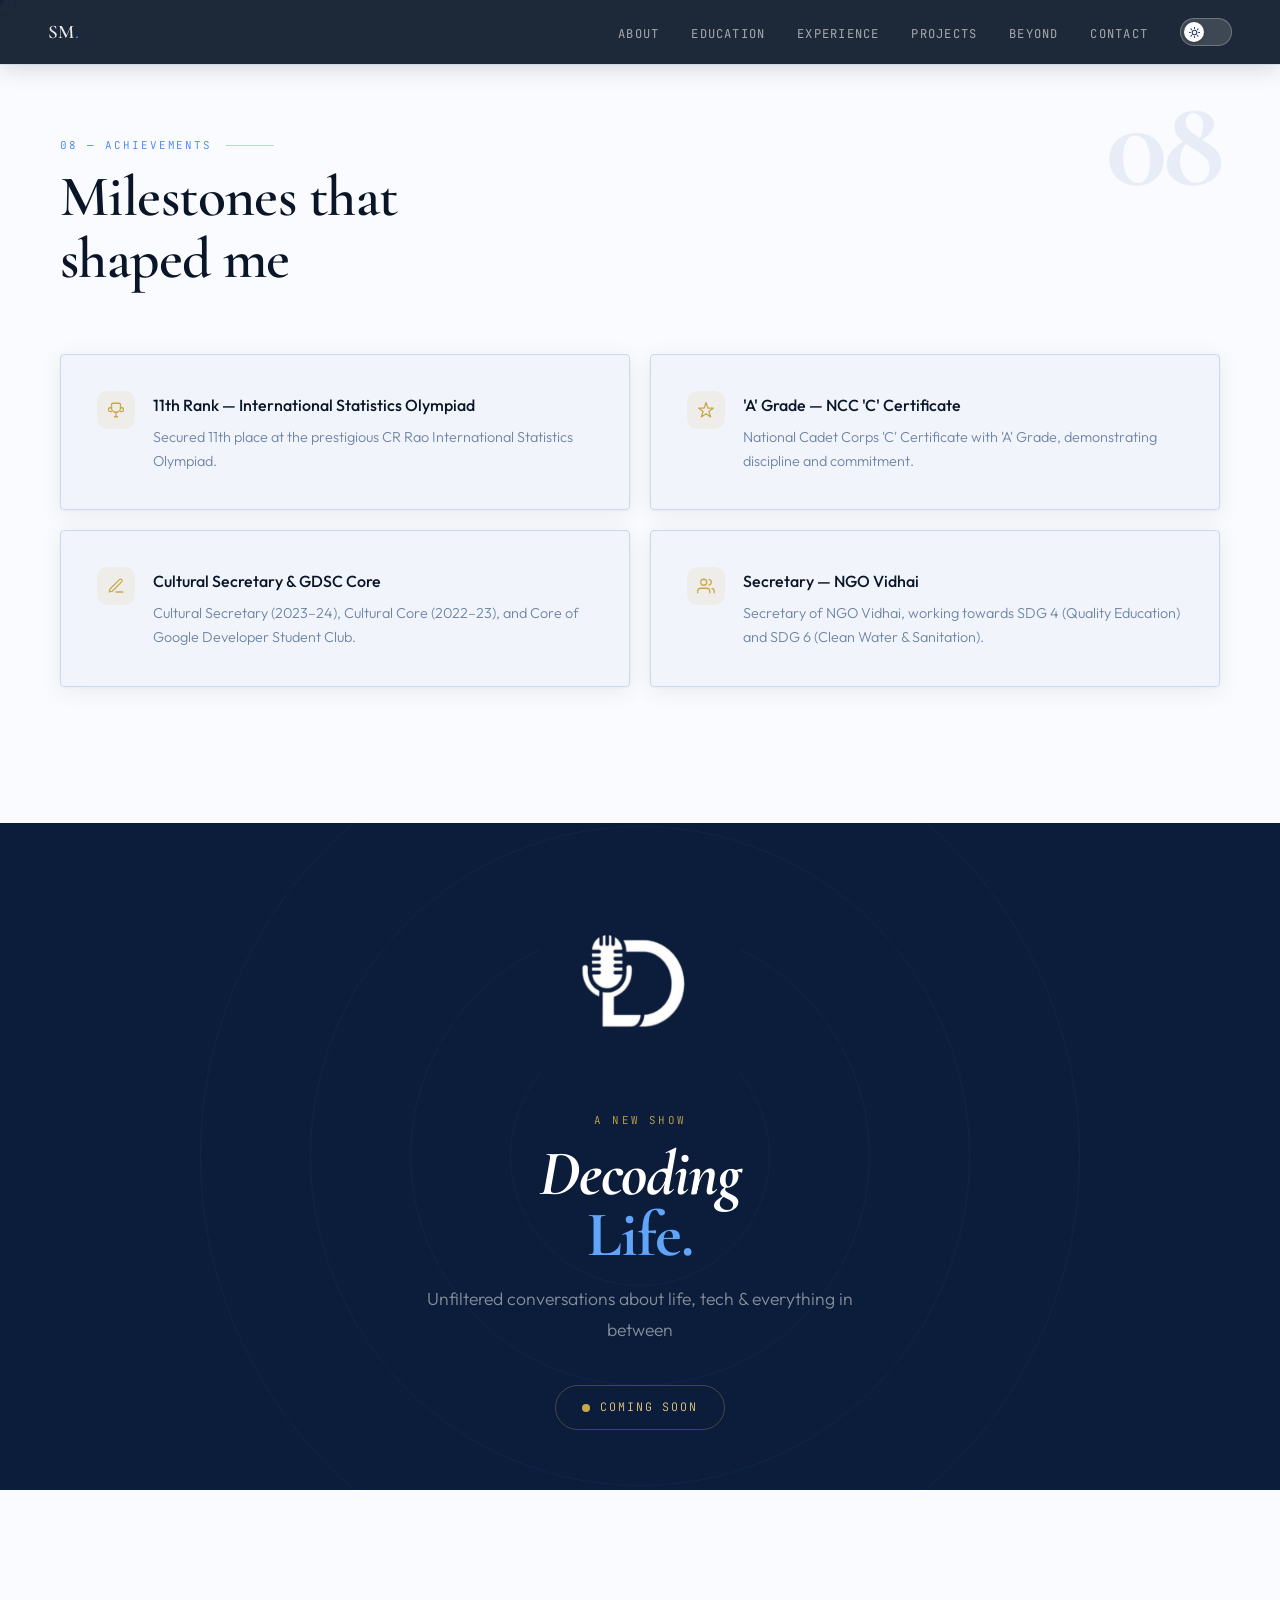
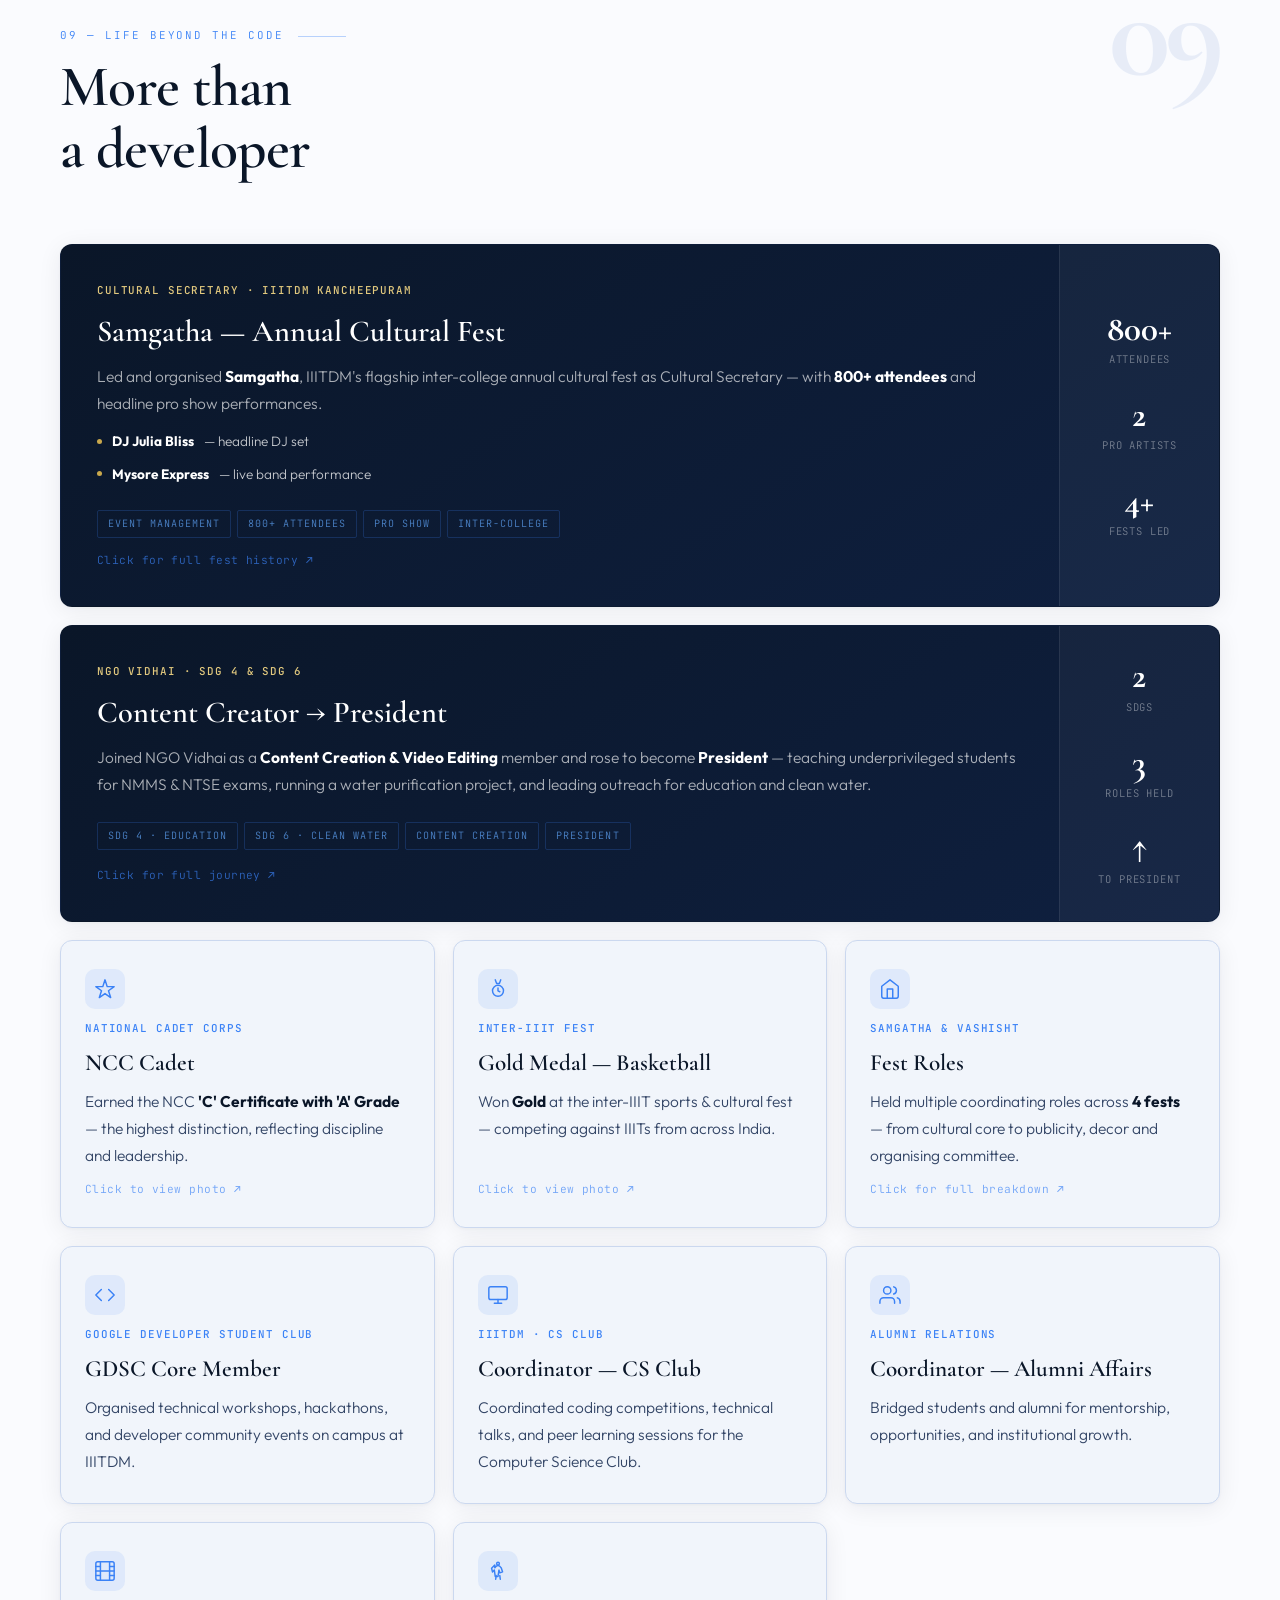
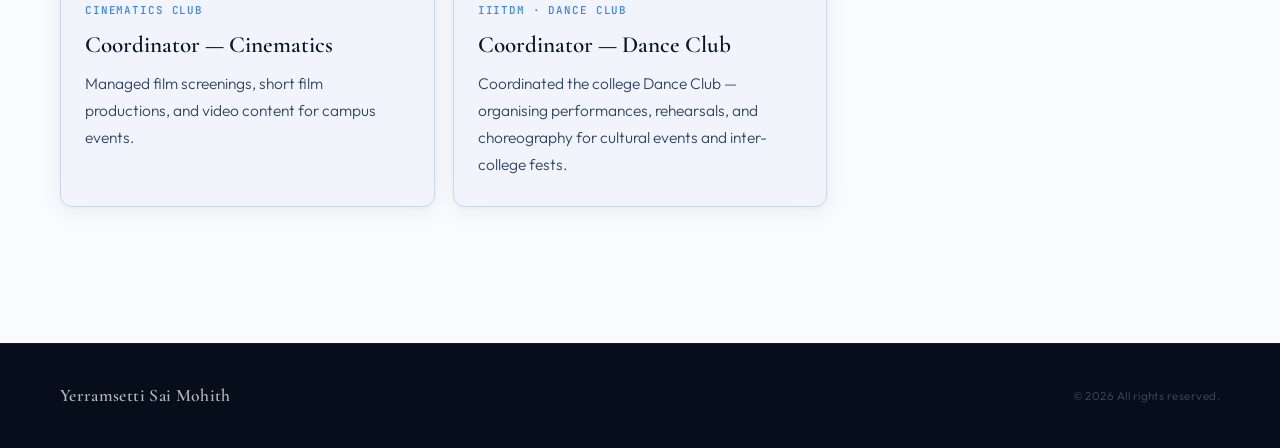
==== beyond.html @ 07eb5c40 "V2" ====
<!DOCTYPE html>
<html lang="en">
<head>
  <meta charset="UTF-8"/>
  <meta name="viewport" content="width=device-width, initial-scale=1.0, viewport-fit=cover"/>
  <meta name="theme-color" content="#0A1628"/>
  <meta name="apple-mobile-web-app-capable" content="yes"/>
  <meta name="apple-mobile-web-app-status-bar-style" content="black-translucent"/>
  <title>Sai Mohith — Beyond the Code</title>
  <meta name="description" content="Life beyond code — achievements, podcast, cultural roles and activities of Sai Mohith."/>
  <meta name="robots" content="index, follow"/>
  <link rel="preconnect" href="https://fonts.googleapis.com">
  <link rel="preconnect" href="https://fonts.gstatic.com" crossorigin>
  <link href="https://fonts.googleapis.com/css2?family=Cormorant+Garamond:ital,wght@0,400;0,600;0,700;1,400;1,600&family=Outfit:wght@300;400;500;600&family=JetBrains+Mono:wght@400;500&display=swap" rel="stylesheet">
  <link rel="stylesheet" href="style.css">
</head>
<body>

  <a href="#main" class="skip-link">Skip to main content</a>
  <div class="scroll-progress" id="scrollProgress"></div>
  <div class="cursor" id="cursor"></div>
  <div class="cursor-ring" id="cursorRing"></div>

  <nav id="navbar" role="navigation" aria-label="Main navigation">
    <a href="index.html" class="nav-brand">SM<span>.</span></a>
    <ul class="nav-links" role="list">
      <li><a href="about.html">About</a></li>
      <li><a href="education.html">Education</a></li>
      <li><a href="experience.html">Experience</a></li>
      <li><a href="projects.html">Projects</a></li>
      <li><a href="beyond.html">Beyond</a></li>
      <li><a href="contact.html">Contact</a></li>
    </ul>
    <button class="nav-mobile-menu" id="menuBtn" aria-label="Open menu">
      <span></span><span></span><span></span>
    </button>
    <button class="theme-toggle" id="themeToggle" aria-label="Toggle dark mode">
      <div class="toggle-track">
        <div class="toggle-thumb" id="themeIcon">
          <svg id="iconSun" width="11" height="11" viewBox="0 0 24 24" fill="none" stroke="currentColor" stroke-width="2.5" stroke-linecap="round" stroke-linejoin="round"><circle cx="12" cy="12" r="5"/><line x1="12" y1="1" x2="12" y2="3"/><line x1="12" y1="21" x2="12" y2="23"/><line x1="4.22" y1="4.22" x2="5.64" y2="5.64"/><line x1="18.36" y1="18.36" x2="19.78" y2="19.78"/><line x1="1" y1="12" x2="3" y2="12"/><line x1="21" y1="12" x2="23" y2="12"/><line x1="4.22" y1="19.78" x2="5.64" y2="18.36"/><line x1="18.36" y1="5.64" x2="19.78" y2="4.22"/></svg>
          <svg id="iconMoon" width="11" height="11" viewBox="0 0 24 24" fill="none" stroke="currentColor" stroke-width="2.5" stroke-linecap="round" stroke-linejoin="round" style="display:none"><path d="M21 12.79A9 9 0 1 1 11.21 3 7 7 0 0 0 21 12.79z"/></svg>
        </div>
      </div>
    </button>
  </nav>

  <div class="mobile-drawer" id="mobileDrawer">
    <button class="drawer-close" id="drawerClose" aria-label="Close menu"><svg width="14" height="14" viewBox="0 0 16 16" fill="none"><path d="M2 2l12 12M14 2L2 14" stroke="currentColor" stroke-width="1.8" stroke-linecap="round"/></svg></button>
    <a href="about.html"      onclick="closeDrawer()">About</a>
    <a href="education.html"  onclick="closeDrawer()">Education</a>
    <a href="experience.html" onclick="closeDrawer()">Experience</a>
    <a href="projects.html"   onclick="closeDrawer()">Projects</a>
    <a href="beyond.html"     onclick="closeDrawer()">Beyond</a>
    <a href="contact.html"    onclick="closeDrawer()">Contact</a>
  </div>

  <main id="main">
<section id="achievements">
    <div class="watermark">08</div>
    <div class="reveal">
      <div class="sec-label">08 — Achievements</div>
      <h2 class="sec-title">Milestones that<br>shaped me</h2>
    </div>
    <div class="ach-grid reveal">
      <div class="ach-card">
        <div class="ach-icon">
          <svg width="18" height="18" viewBox="0 0 24 24" fill="none" stroke="currentColor" stroke-width="1.7" stroke-linecap="round" stroke-linejoin="round"><path d="M6 9H4a2 2 0 00-2 2v1a2 2 0 002 2h2"/><path d="M18 9h2a2 2 0 012 2v1a2 2 0 01-2 2h-2"/><path d="M6 9V5a2 2 0 012-2h8a2 2 0 012 2v4"/><path d="M6 9a6 6 0 0012 0"/><path d="M10 21h4"/><path d="M12 15v6"/></svg>
        </div>
        <div><div class="ach-title">11th Rank — International Statistics Olympiad</div><div class="ach-sub">Secured 11th place at the prestigious CR Rao International Statistics Olympiad.</div></div>
      </div>
      <div class="ach-card">
        <div class="ach-icon">
          <svg width="18" height="18" viewBox="0 0 24 24" fill="none" stroke="currentColor" stroke-width="1.7" stroke-linecap="round" stroke-linejoin="round"><path d="M12 2l2.4 7.4H22l-6.2 4.5 2.4 7.4L12 17l-6.2 4.3 2.4-7.4L2 9.4h7.6z"/></svg>
        </div>
        <div><div class="ach-title">'A' Grade — NCC 'C' Certificate</div><div class="ach-sub">National Cadet Corps 'C' Certificate with 'A' Grade, demonstrating discipline and commitment.</div></div>
      </div>
      <div class="ach-card">
        <div class="ach-icon">
          <svg width="18" height="18" viewBox="0 0 24 24" fill="none" stroke="currentColor" stroke-width="1.7" stroke-linecap="round" stroke-linejoin="round"><path d="M12 20h9"/><path d="M16.5 3.5a2.121 2.121 0 013 3L7 19l-4 1 1-4L16.5 3.5z"/></svg>
        </div>
        <div><div class="ach-title">Cultural Secretary & GDSC Core</div><div class="ach-sub">Cultural Secretary (2023–24), Cultural Core (2022–23), and Core of Google Developer Student Club.</div></div>
      </div>
      <div class="ach-card">
        <div class="ach-icon">
          <svg width="18" height="18" viewBox="0 0 24 24" fill="none" stroke="currentColor" stroke-width="1.7" stroke-linecap="round" stroke-linejoin="round"><path d="M17 21v-2a4 4 0 00-4-4H5a4 4 0 00-4 4v2"/><circle cx="9" cy="7" r="4"/><path d="M23 21v-2a4 4 0 00-3-3.87M16 3.13a4 4 0 010 7.75"/></svg>
        </div>
        <div><div class="ach-title">Secretary — NGO Vidhai</div><div class="ach-sub">Secretary of NGO Vidhai, working towards SDG 4 (Quality Education) and SDG 6 (Clean Water & Sanitation).</div></div>
      </div>
    </div>

  </section>
<section id="podcast" style="padding:0;">
    <div class="pod-ring"></div>
    <div class="pod-ring"></div>
    <div class="pod-ring"></div>
    <div class="pod-ring"></div>
    <div class="pod-content reveal">
      <div class="pod-logo"><img src="[data-uri]" alt="Decoding Life — logo only mark" /></div>
      <div class="pod-label">A new show</div>
      <h2 class="pod-title">Decoding<br><em>Life.</em></h2>
      <p class="pod-tagline">Unfiltered conversations about life, tech &amp; everything in between</p>
      <div class="pod-badge"><div class="pod-blink"></div>Coming Soon</div>
    </div>
  </section>
<section id="beyond">
    <div class="watermark">09</div>
    <div class="reveal">
      <div class="sec-label">09 — Life Beyond the Code</div>
      <h2 class="sec-title">More than<br>a developer</h2>
    </div>

    <div class="beyond-grid reveal">

      <!-- CULTURAL SECRETARY — featured wide -->
      <div class="beyond-card beyond-feat beyond-cult reveal" data-bdialog="cult">
        <div class="beyond-feat-left">
          <div class="beyond-card-tag">Cultural Secretary · IIITDM Kancheepuram</div>
          <h3 class="beyond-card-title">Samgatha — Annual Cultural Fest</h3>
          <p class="beyond-card-desc">Led and organised <strong>Samgatha</strong>, IIITDM's flagship inter-college annual cultural fest as Cultural Secretary — with <strong>800+ attendees</strong> and headline pro show performances.</p>
          <div class="beyond-artists">
            <div class="beyond-artist"><div class="beyond-artist-dot"></div><strong>DJ Julia Bliss</strong> — headline DJ set</div>
            <div class="beyond-artist"><div class="beyond-artist-dot"></div><strong>Mysore Express</strong> — live band performance</div>
          </div>
          <div class="beyond-card-tags" style="margin-top:12px;">
            <span class="proj-tag">Event Management</span>
            <span class="proj-tag">800+ Attendees</span>
            <span class="proj-tag">Pro Show</span>
            <span class="proj-tag">Inter-College</span>
          </div>
          <div class="beyond-click-hint">Click for full fest history ↗</div>
        </div>
        <div class="beyond-feat-right">
          <div class="beyond-stat-block"><span class="beyond-stat-num">800+</span><span class="beyond-stat-label">Attendees</span></div>
          <div class="beyond-stat-block"><span class="beyond-stat-num">2</span><span class="beyond-stat-label">Pro Artists</span></div>
          <div class="beyond-stat-block"><span class="beyond-stat-num">4+</span><span class="beyond-stat-label">Fests Led</span></div>
        </div>
      </div>

      <!-- NGO VIDHAI — featured wide -->
      <div class="beyond-card beyond-feat beyond-ngo reveal" data-bdialog="ngo">
        <div class="beyond-feat-left">
          <div class="beyond-card-tag">NGO Vidhai · SDG 4 & SDG 6</div>
          <h3 class="beyond-card-title">Content Creator → President</h3>
          <p class="beyond-card-desc">Joined NGO Vidhai as a <strong>Content Creation & Video Editing</strong> member and rose to become <strong>President</strong> — teaching underprivileged students for NMMS & NTSE exams, running a water purification project, and leading outreach for education and clean water.</p>
          <div class="beyond-card-tags" style="margin-top:12px;">
            <span class="proj-tag">SDG 4 · Education</span>
            <span class="proj-tag">SDG 6 · Clean Water</span>
            <span class="proj-tag">Content Creation</span>
            <span class="proj-tag">President</span>
          </div>
          <div class="beyond-click-hint">Click for full journey ↗</div>
        </div>
        <div class="beyond-feat-right">
          <div class="beyond-stat-block"><span class="beyond-stat-num">2</span><span class="beyond-stat-label">SDGs</span></div>
          <div class="beyond-stat-block"><span class="beyond-stat-num">3</span><span class="beyond-stat-label">Roles Held</span></div>
          <div class="beyond-stat-block"><span class="beyond-stat-num">↑</span><span class="beyond-stat-label">To President</span></div>
        </div>
      </div>

      <!-- NCC — with photo modal -->
      <div class="beyond-card beyond-sm reveal" data-bdialog="ncc">
        <div class="beyond-card-icon">
          <svg width="22" height="22" viewBox="0 0 24 24" fill="none" stroke="currentColor" stroke-width="1.6" stroke-linecap="round" stroke-linejoin="round"><path d="M12 2l2.4 7.4H22l-6.2 4.5 2.4 7.4L12 17l-6.2 4.3 2.4-7.4L2 9.4h7.6z"/></svg>
        </div>
        <div class="beyond-card-tag">National Cadet Corps</div>
        <h3 class="beyond-card-title">NCC Cadet</h3>
        <p class="beyond-card-desc">Earned the NCC <strong>'C' Certificate with 'A' Grade</strong> — the highest distinction, reflecting discipline and leadership.</p>
        <div class="beyond-click-hint">Click to view photo ↗</div>
      </div>

      <!-- GOLD MEDAL — with photo modal -->
      <div class="beyond-card beyond-sm reveal" data-bdialog="medal">
        <div class="beyond-card-icon">
          <svg width="22" height="22" viewBox="0 0 24 24" fill="none" stroke="currentColor" stroke-width="1.6" stroke-linecap="round" stroke-linejoin="round"><circle cx="12" cy="14" r="6"/><path d="M9 2l1.5 4h3L15 2"/><path d="M12 11v3l2 1"/></svg>
        </div>
        <div class="beyond-card-tag">Inter-IIIT Fest</div>
        <h3 class="beyond-card-title">Gold Medal — Basketball</h3>
        <p class="beyond-card-desc">Won <strong>Gold</strong> at the inter-IIIT sports & cultural fest — competing against IIITs from across India.</p>
        <div class="beyond-click-hint">Click to view photo ↗</div>
      </div>

      <!-- FESTS — click to expand all fest roles -->
      <div class="beyond-card beyond-sm reveal" data-bdialog="fests">
        <div class="beyond-card-icon">
          <svg width="22" height="22" viewBox="0 0 24 24" fill="none" stroke="currentColor" stroke-width="1.6" stroke-linecap="round" stroke-linejoin="round"><path d="M3 9l9-7 9 7v11a2 2 0 01-2 2H5a2 2 0 01-2-2z"/><polyline points="9 22 9 12 15 12 15 22"/></svg>
        </div>
        <div class="beyond-card-tag">Samgatha & Vashisht</div>
        <h3 class="beyond-card-title">Fest Roles</h3>
        <p class="beyond-card-desc">Held multiple coordinating roles across <strong>4 fests</strong> — from cultural core to publicity, decor and organising committee.</p>
        <div class="beyond-click-hint">Click for full breakdown ↗</div>
      </div>

      <!-- GDSC -->
      <div class="beyond-card beyond-sm reveal">
        <div class="beyond-card-icon">
          <svg width="22" height="22" viewBox="0 0 24 24" fill="none" stroke="currentColor" stroke-width="1.6" stroke-linecap="round" stroke-linejoin="round"><polyline points="16 18 22 12 16 6"/><polyline points="8 6 2 12 8 18"/></svg>
        </div>
        <div class="beyond-card-tag">Google Developer Student Club</div>
        <h3 class="beyond-card-title">GDSC Core Member</h3>
        <p class="beyond-card-desc">Organised technical workshops, hackathons, and developer community events on campus at IIITDM.</p>
      </div>

      <!-- CS CLUB -->
      <div class="beyond-card beyond-sm reveal">
        <div class="beyond-card-icon">
          <svg width="22" height="22" viewBox="0 0 24 24" fill="none" stroke="currentColor" stroke-width="1.6" stroke-linecap="round" stroke-linejoin="round"><rect x="2" y="3" width="20" height="14" rx="2"/><path d="M8 21h8M12 17v4"/></svg>
        </div>
        <div class="beyond-card-tag">IIITDM · CS Club</div>
        <h3 class="beyond-card-title">Coordinator — CS Club</h3>
        <p class="beyond-card-desc">Coordinated coding competitions, technical talks, and peer learning sessions for the Computer Science Club.</p>
      </div>

      <!-- ALUMNI -->
      <div class="beyond-card beyond-sm reveal">
        <div class="beyond-card-icon">
          <svg width="22" height="22" viewBox="0 0 24 24" fill="none" stroke="currentColor" stroke-width="1.6" stroke-linecap="round" stroke-linejoin="round"><path d="M17 21v-2a4 4 0 00-4-4H5a4 4 0 00-4 4v2"/><circle cx="9" cy="7" r="4"/><path d="M23 21v-2a4 4 0 00-3-3.87M16 3.13a4 4 0 010 7.75"/></svg>
        </div>
        <div class="beyond-card-tag">Alumni Relations</div>
        <h3 class="beyond-card-title">Coordinator — Alumni Affairs</h3>
        <p class="beyond-card-desc">Bridged students and alumni for mentorship, opportunities, and institutional growth.</p>
      </div>

      <!-- CINEMATICS -->
      <div class="beyond-card beyond-sm reveal">
        <div class="beyond-card-icon">
          <svg width="22" height="22" viewBox="0 0 24 24" fill="none" stroke="currentColor" stroke-width="1.6" stroke-linecap="round" stroke-linejoin="round"><rect x="2" y="2" width="20" height="20" rx="2.18"/><line x1="7" y1="2" x2="7" y2="22"/><line x1="17" y1="2" x2="17" y2="22"/><line x1="2" y1="12" x2="22" y2="12"/><line x1="2" y1="7" x2="7" y2="7"/><line x1="2" y1="17" x2="7" y2="17"/><line x1="17" y1="17" x2="22" y2="17"/><line x1="17" y1="7" x2="22" y2="7"/></svg>
        </div>
        <div class="beyond-card-tag">Cinematics Club</div>
        <h3 class="beyond-card-title">Coordinator — Cinematics</h3>
        <p class="beyond-card-desc">Managed film screenings, short film productions, and video content for campus events.</p>
      </div>

      <!-- DANCE CLUB -->
      <div class="beyond-card beyond-sm reveal">
        <div class="beyond-card-icon">
          <svg width="22" height="22" viewBox="0 0 24 24" fill="none" stroke="currentColor" stroke-width="1.6" stroke-linecap="round" stroke-linejoin="round"><circle cx="12" cy="4" r="1.5"/><path d="M8.5 8.5C9.5 7 11 6 12 6s2.5 1 3.5 2.5L17 13l-3 1-1-3-1 7H9l-1-7-2 2-1-4 3.5-3.5z"/><path d="M9.5 21l.5-4M14.5 21l-.5-4"/></svg>
        </div>
        <div class="beyond-card-tag">IIITDM · Dance Club</div>
        <h3 class="beyond-card-title">Coordinator — Dance Club</h3>
        <p class="beyond-card-desc">Coordinated the college Dance Club — organising performances, rehearsals, and choreography for cultural events and inter-college fests.</p>
      </div>

    </div>
  </section>
  </main>

  <footer role="contentinfo">
    <div class="footer-name">Yerramsetti Sai Mohith</div>
    <div class="footer-copy">© 2026 All rights reserved.</div>  </footer>

  <div class="modal-overlay" id="modalOverlay">
    <div class="modal-box" id="modalBox">
      <button class="modal-close" id="modalClose">
        <svg width="14" height="14" viewBox="0 0 16 16" fill="none"><path d="M2 2l12 12M14 2L2 14" stroke="currentColor" stroke-width="1.8" stroke-linecap="round"/></svg>
      </button>
      <div class="modal-icon" id="mIcon"></div>
      <div class="modal-tag" id="mTag"></div>
      <h3 class="modal-title" id="mTitle"></h3>
      <p class="modal-body" id="mBody"></p>
      <div class="modal-pills" id="mPills"></div>
    </div>
  </div>

  <script src="main.js"></script>
</body>
</html>
---- style.css ----
*, *::before, *::after { box-sizing: border-box; margin: 0; padding: 0; }

    /* ── COLOUR TOKENS ── */
    :root {
      --navy:          #0A1628;
      --navy-mid:      #0F2040;
      --navy-light:    #183058;
      --navy-pale:     #D0DEFA;
      --white:         #FAFBFE;
      --off-white:     #F1F5FB;
      --blue:          #3B82F6;
      --blue-light:    #60A5FA;
      --blue-glow:     rgba(59,130,246,0.18);
      --gold:          #C9A84C;
      --gold-light:    #E2C97E;
      --text:          #334566;
      --muted:         #6E84A3;
      --border:        #CBD8EF;
      --border-strong: #9AB3D8;
      --gap:           136px;
      --radius:        4px;
      --shadow-card:   0 4px 24px rgba(10,22,40,0.07), 0 1px 4px rgba(10,22,40,0.04);
      --shadow-hover:  0 20px 60px rgba(59,130,246,0.12), 0 4px 16px rgba(10,22,40,0.08);
    }
    body.dark {
      --white:         #060E1C;
      --off-white:     #0C1829;
      --navy:          #E2EBF8;
      --navy-mid:      #132038;
      --navy-light:    #1A2E50;
      --navy-pale:     #142035;
      --text:          #94ABCA;
      --muted:         #4E6A8C;
      --border:        #162A45;
      --border-strong: #223B60;
      --blue:          #4D94FF;
      --blue-light:    #7AB5FF;
      --blue-glow:     rgba(77,148,255,0.15);
      --shadow-card:   0 4px 24px rgba(0,0,0,0.3);
      --shadow-hover:  0 20px 60px rgba(77,148,255,0.15);
    }

    html {
      scroll-behavior: smooth;
      -webkit-text-size-adjust: 100%;
      text-size-adjust: 100%;
    }
    body {
      font-family: 'Outfit', sans-serif;
      font-weight: 300;
      font-size: 17px;
      line-height: 1.8;
      background: var(--white);
      color: var(--navy);
      overflow-x: hidden;
      -webkit-tap-highlight-color: transparent;
      -webkit-font-smoothing: antialiased;
      -moz-osx-font-smoothing: grayscale;
      transition: background 0.4s ease, color 0.4s ease;
    }

    /* ── FOCUS STYLES (Accessibility) ── */
    :focus-visible {
      outline: 2px solid var(--blue);
      outline-offset: 3px;
      border-radius: 3px;
    }

    /* ── SKIP LINK (Accessibility) ── */
    .skip-link {
      position: absolute; top: -100px; left: 16px;
      background: var(--blue); color: #fff;
      padding: 10px 18px; border-radius: var(--radius);
      font-size: .85rem; font-weight: 500;
      text-decoration: none; z-index: 99999;
      transition: top .2s;
    }
    .skip-link:focus { top: 16px; }

    /* ── PROGRESS BAR ── */
    .scroll-progress {
      position: fixed; top: 0; left: 0; z-index: 9999;
      height: 2px; width: 0%; 
      background: linear-gradient(to right, var(--blue), var(--gold));
      transition: width 0.1s linear;
    }

    /* ── CUSTOM CURSOR ── */
    .cursor {
      position: fixed; top: 0; left: 0;
      width: 8px; height: 8px;
      background: var(--blue); border-radius: 50%;
      pointer-events: none; z-index: 999;
      transform: translate(-50%,-50%);
      transition: width .25s, height .25s, background .25s;
    }
    .cursor-ring {
      position: fixed; top: 0; left: 0;
      width: 32px; height: 32px;
      border: 1.5px solid var(--blue); border-radius: 50%;
      pointer-events: none; z-index: 998;
      transform: translate(-50%,-50%);
      transition: width .3s, height .3s, border-color .3s;
      opacity: 0.6;
    }
    body.hovering .cursor { width: 14px; height: 14px; background: var(--gold); }
    body.hovering .cursor-ring { width: 48px; height: 48px; border-color: var(--gold); opacity: 1; }

    /* ── NAV ── */
    /* ── NAV ── */
    nav {
      position: fixed; top: 0; width: 100%; z-index: 1000;
      padding: 0 48px;
      height: 64px;
      background: rgba(10,22,40,0.92);
      backdrop-filter: blur(20px);
      -webkit-backdrop-filter: blur(20px);
      box-shadow: 0 1px 0 rgba(59,130,246,.12), 0 4px 24px rgba(0,0,0,.15);
      display: flex; justify-content: space-between; align-items: center; gap: 32px;
      transition: background 0.3s, box-shadow 0.3s;
    }
    nav.scrolled {
      background: rgba(10,22,40,0.97);
      box-shadow: 0 1px 0 rgba(59,130,246,.15), 0 8px 32px rgba(0,0,0,.2);
    }
    body.dark nav { background: rgba(6,14,28,0.93); }
    body.dark nav.scrolled { background: rgba(6,14,28,0.99); }
    
    /* Nav logo/brand */
    .nav-brand {
      font-family: 'Cormorant Garamond', serif;
      font-size: 1.2rem; font-weight: 600;
      color: #fff; text-decoration: none;
      letter-spacing: .02em;
      margin-right: auto;
      opacity: 0.9;
      transition: opacity .2s;
    }
    .nav-brand:hover { opacity: 1; }
    .nav-brand span { color: var(--blue); }

    .nav-links { display: flex; gap: 32px; list-style: none; }
    .nav-links a {
      text-decoration: none; color: rgba(255,255,255,.6);
      font-size: .76rem; font-weight: 400;
      letter-spacing: .1em; text-transform: uppercase;
      font-family: 'JetBrains Mono', monospace;
      position: relative; padding-bottom: 3px;
      transition: color .25s;
    }
    .nav-links a:hover { color: #fff; }
    .nav-links a::after {
      content: ''; position: absolute; bottom: 0; left: 0;
      width: 0; height: 1px; background: var(--gold);
      transition: width .3s;
    }
    .nav-links a:hover::after { width: 100%; }
    .nav-mobile-menu {
      display: none; flex-direction: column; gap: 5px;
      background: none; border: none; cursor: pointer; padding: 6px;
      touch-action: manipulation;
    }
    .nav-mobile-menu span {
      display: block; width: 22px; height: 2px;
      background: rgba(255,255,255,.8); border-radius: 2px;
      transition: transform .3s, opacity .3s;
    }
    /* ── MOBILE DRAWER ── */
    .mobile-drawer {
      position: fixed; inset: 0; z-index: 2000;
      background: #0A1628;
      display: flex; flex-direction: column;
      padding: max(80px, env(safe-area-inset-top, 80px)) 40px 40px;
      transform: translateX(100%);
      transition: transform .4s cubic-bezier(.25,.46,.45,.94);
      overflow-y: auto; -webkit-overflow-scrolling: touch;
    }
    body.dark .mobile-drawer { background: #060E1C; }
    .mobile-drawer.open { transform: translateX(0); }
    .mobile-drawer a {
      font-family: 'Cormorant Garamond', serif;
      font-size: 2rem; font-weight: 600;
      color: #fff; text-decoration: none;
      padding: 18px 0; border-bottom: 1px solid rgba(255,255,255,.08);
      display: block; touch-action: manipulation;
    }
    .mobile-drawer a:active { color: var(--gold-light); }
    .drawer-close {
      position: absolute; top: max(20px, env(safe-area-inset-top, 20px)); right: 20px;
      background: rgba(255,255,255,.1); border: none; border-radius: 50%;
      width: 40px; height: 40px; display: flex; align-items: center; justify-content: center;
      cursor: pointer; color: #fff; font-size: 1.1rem; touch-action: manipulation;
    }

    /* nav links — always white on dark nav */

    /* theme toggle */
    .theme-toggle {
      background: none; border: none; cursor: pointer; padding: 0;
    }
    .toggle-track {
      width: 52px; height: 28px; border-radius: 14px;
      background: rgba(255,255,255,.15);
      border: 1.5px solid rgba(255,255,255,.25);
      position: relative;
      transition: background .35s, border-color .35s;
    }
    .toggle-track:hover { border-color: var(--blue-light); }
    body.dark .toggle-track { background: rgba(59,130,246,.25); border-color: var(--blue); }
    .toggle-thumb {
      position: absolute; top: 3px; left: 3px;
      width: 20px; height: 20px; border-radius: 50%;
      background: #fff; box-shadow: 0 1px 4px rgba(0,0,0,.2);
      display: flex; align-items: center; justify-content: center;
      font-size: .8rem; line-height: 1; color: #334566;
      transition: transform .35s cubic-bezier(.25,.46,.45,.94);
    }
    body.dark .toggle-thumb { transform: translateX(24px); }

    /* ── HERO ── */
    #hero {
      min-height: 100vh;
      display: grid; grid-template-columns: 1fr 1fr;
    }
    .hero-left {
      background: var(--navy-mid);
      background: linear-gradient(145deg, #0A1628 0%, #0F2040 60%, #0D1F3C 100%);
      padding: 120px 60px 80px;
      display: flex; flex-direction: column; justify-content: flex-end;
      position: relative; overflow: hidden;
    }
    body.dark .hero-left { background: linear-gradient(145deg, #040B17 0%, #090F1E 100%); }
    .hero-dots {
      position: absolute; inset: 0;
      background-image: radial-gradient(circle, rgba(255,255,255,.06) 1px, transparent 1px);
      background-size: 28px 28px;
      pointer-events: none;
      mask-image: radial-gradient(ellipse 80% 80% at 30% 60%, black 30%, transparent 100%);
    }
    .hero-shapes { position: absolute; inset: 0; pointer-events: none; overflow: hidden; }
    /* Ambient glow */
    .hero-left::before {
      content: '';
      position: absolute; bottom: -100px; left: -100px;
      width: 500px; height: 500px;
      background: radial-gradient(ellipse, rgba(59,130,246,0.08) 0%, transparent 70%);
      pointer-events: none;
    }
    .hero-shapes { position: absolute; inset: 0; pointer-events: none; overflow: hidden; }
    .shape {
      position: absolute; opacity: 0;
      animation: shapeFloat 5s ease forwards;
    }
    @keyframes shapeFloat {
      0%   { opacity: 0; transform: translateY(0); }
      15%  { opacity: .7; }
      85%  { opacity: .4; }
      100% { opacity: 0; transform: translateY(-80px); }
    }
    .hero-inner { position: relative; z-index: 2; }
    .hero-badge {
      display: inline-flex; align-items: center; gap: 8px;
      background: rgba(59,130,246,.1);
      border: 1px solid rgba(59,130,246,.25);
      border-radius: 40px; padding: 7px 16px;
      font-family: 'JetBrains Mono', monospace;
      font-size: .7rem; letter-spacing: .1em;
      color: var(--blue-light); margin-bottom: 20px;
      opacity: 0; animation: fadeUp .8s ease .1s forwards;
    }
    .badge-dot { width: 6px; height: 6px; border-radius: 50%; background: #4ADE80; animation: blink 2s ease-in-out infinite; }
    @keyframes blink { 0%,100%{opacity:1} 50%{opacity:.2} }
    .hero-eyebrow {
      font-family: 'JetBrains Mono', monospace;
      font-size: .72rem; letter-spacing: .2em; text-transform: uppercase;
      color: var(--gold); margin-bottom: 24px;
      display: flex; align-items: center; gap: 12px;
      opacity: 0; animation: fadeUp .8s ease .25s forwards;
    }
    .hero-eyebrow::before { content: ''; width: 28px; height: 1px; background: var(--gold); opacity: .6; }
    .hero-name {
      font-family: 'Cormorant Garamond', serif;
      font-size: clamp(4.5rem, 7vw, 10rem);
      font-weight: 700; line-height: .88;
      letter-spacing: -.02em;
      color: #FFFFFF;
      opacity: 0; animation: fadeUp .8s ease .4s forwards;
    }
    .hero-name em { font-style: italic; color: var(--blue-light); display: block; }
    .hero-tagline {
      margin-top: 30px; font-size: 1.08rem; font-weight: 300;
      color: rgba(255,255,255,.55); max-width: 440px; line-height: 1.85;
      opacity: 0; animation: fadeUp .8s ease .55s forwards;
      font-family: 'Outfit', sans-serif;
    }
    .hero-ctas {
      margin-top: 44px; display: flex; gap: 16px; align-items: center;
      opacity: 0; animation: fadeUp .8s ease .7s forwards;
    }
    .btn-primary {
      display: inline-flex; align-items: center; gap: 10px;
      background: var(--blue); color: #fff;
      padding: 13px 28px; border-radius: var(--radius);
      font-size: .78rem; font-weight: 500; letter-spacing: .08em;
      text-transform: uppercase; text-decoration: none;
      font-family: 'Outfit', sans-serif;
      transition: background .3s, transform .3s, box-shadow .3s;
      box-shadow: 0 4px 20px rgba(59,130,246,.3);
    }
    .btn-primary:hover { background: var(--blue-light); transform: translateY(-2px); box-shadow: 0 8px 28px rgba(59,130,246,.4); }
    .btn-ghost {
      display: inline-flex; align-items: center; gap: 8px;
      color: rgba(255,255,255,.5); font-size: .78rem;
      letter-spacing: .07em; text-transform: uppercase; text-decoration: none;
      border-bottom: 1px solid rgba(255,255,255,.2); padding-bottom: 2px;
      font-family: 'Outfit', sans-serif;
      transition: color .3s, border-color .3s;
    }
    .btn-ghost:hover { color: var(--gold-light); border-color: rgba(201,168,76,.5); }

    /* hero right */
    .hero-right {
      background: var(--off-white);
      padding: 70px 60px 80px;
      display: flex; flex-direction: column; justify-content: center;
      position: relative;
    }
    .hero-right-deco {
      position: absolute; bottom: 40px; right: 40px; opacity: .1; pointer-events: none;
    }
    .glance-label {
      font-family: 'JetBrains Mono', monospace; font-size: .68rem;
      letter-spacing: .16em; text-transform: uppercase;
      color: var(--muted); margin-bottom: 36px;
    }
    .stat-row-hero { display: flex; flex-direction: column; }
    .stat-hero {
      display: flex; align-items: flex-start; gap: 22px;
      padding: 28px 0; border-bottom: 1px solid var(--border);
      opacity: 0; animation: fadeUp .8s ease forwards;
    }
    .stat-hero:first-child { border-top: 1px solid var(--border); }
    .stat-hero:nth-child(1) { animation-delay: .5s; }
    .stat-hero:nth-child(2) { animation-delay: .65s; }
    .stat-hero:nth-child(3) { animation-delay: .8s; }
    .stat-hero.clickable { cursor: pointer; }
    .stat-hero.clickable:hover .stat-big { color: var(--gold) !important; }
    .stat-big {
      font-family: 'Cormorant Garamond', serif;
      font-size: 2.8rem; font-weight: 700; line-height: 1;
      color: var(--navy); min-width: 90px;
      transition: color .25s;
    }
    .stat-big sup { font-size: .45em; color: var(--blue); vertical-align: super; }
    .stat-info { padding-top: 6px; }
    .stat-info-title { font-size: .88rem; font-weight: 500; color: var(--navy); margin-bottom: 3px; }
    .stat-hint-text {
      font-family: 'JetBrains Mono', monospace; font-size: .58rem;
      letter-spacing: .1em; text-transform: uppercase;
      color: var(--gold); margin-left: 6px; opacity: 0;
      transition: opacity .25s;
    }
    .stat-hero.clickable:hover .stat-hint-text { opacity: 1; }
    .stat-info-sub { font-size: .77rem; color: var(--muted); }

    @keyframes fadeUp {
      from { opacity: 0; transform: translateY(28px); }
      to   { opacity: 1; transform: translateY(0); }
    }

    /* ── CREATOR BAND ── */
    .creator-band {
      background: #060E1C;
      border-top: 1px solid rgba(59,130,246,.1);
      border-bottom: 1px solid rgba(59,130,246,.1);
      padding: 16px 0; overflow: hidden;
    }
    body.dark .creator-band { background: #030810; }
    .band-track { display: flex; animation: bandScroll 28s linear infinite; white-space: nowrap; }
    @keyframes bandScroll { from{transform:translateX(0)} to{transform:translateX(-50%)} }
    .band-item {
      display: inline-flex; align-items: center; gap: 10px;
      padding: 0 32px;
      font-family: 'JetBrains Mono', monospace;
      font-size: .68rem; letter-spacing: .14em; text-transform: uppercase;
      color: rgba(255,255,255,.25); white-space: nowrap;
    }
    .band-item.hi { color: var(--blue-light); }
    .band-dot { width: 3px; height: 3px; border-radius: 50%; background: var(--gold); }

    /* ── SECTION BASE ── */
    section { padding: var(--gap) 60px; position: relative; }
    .sec-label {
      font-family: 'JetBrains Mono', monospace; font-size: .68rem;
      letter-spacing: .18em; text-transform: uppercase;
      color: var(--blue); margin-bottom: 10px;
      display: flex; align-items: center; gap: 14px;
    }
    .sec-label::after { content: ''; width: 48px; height: 1px; background: var(--blue); opacity: .35; }
    .sec-title {
      font-family: 'Cormorant Garamond', serif;
      font-size: clamp(2.5rem, 4.5vw, 3.8rem);
      font-weight: 600; line-height: 1.08; letter-spacing: -.01em;
      margin-bottom: 64px; color: var(--navy);
    }
    .watermark {
      position: absolute; right: 60px; top: 80px;
      font-family: 'Cormorant Garamond', serif;
      font-size: 8rem; font-weight: 700; line-height: 1;
      color: var(--border); opacity: .4;
      pointer-events: none; user-select: none; letter-spacing: -.04em;
    }

    /* ── REVEAL ── */
    .reveal { opacity: 0; transform: translateY(36px); transition: opacity .8s cubic-bezier(.25,.46,.45,.94), transform .8s cubic-bezier(.25,.46,.45,.94); }
    .reveal.visible { opacity: 1; transform: translateY(0); }

    /* ── ABOUT ── */
    #about { background: var(--white); }
    .about-grid { display: grid; grid-template-columns: 1fr 1.2fr; gap: 80px; align-items: center; }
    .about-img-frame { position: relative; aspect-ratio: 4/5; max-width: 380px; }
    .about-img-frame img { width: 100%; height: 100%; object-fit: cover; border-radius: var(--radius); display: block; }
    .about-img-frame::before {
      content: ''; position: absolute; top: 14px; left: 14px; right: -14px; bottom: -14px;
      border: 1px solid var(--border-strong); border-radius: var(--radius); z-index: -1;
    }
    .about-img-frame img[alt] { background: var(--off-white); } /* alt text fallback color */
    .about-texts { display: flex; flex-direction: column; gap: 26px; }
    .about-bio { font-size: 1.05rem; line-height: 1.9; color: var(--text); }
    .about-bio strong { color: var(--navy); font-weight: 500; }
    .pull-quote {
      border-left: 2px solid var(--gold); padding: 16px 24px;
      background: var(--off-white); border-radius: 0 var(--radius) var(--radius) 0;
      font-family: 'Cormorant Garamond', serif;
      font-size: 1.18rem; font-style: italic; color: var(--navy); line-height: 1.65;
    }
    .stats-mini { display: flex; gap: 36px; padding-top: 20px; border-top: 1px solid var(--border); }
    .stat-mini { display: flex; flex-direction: column; gap: 4px; }
    .stat-mini-num {
      font-family: 'Cormorant Garamond', serif;
      font-size: 2.1rem; font-weight: 700; color: var(--blue); line-height: 1;
    }
    .stat-mini-label { font-size: .72rem; letter-spacing: .1em; text-transform: uppercase; color: var(--muted); font-family: 'JetBrains Mono', monospace; }
    .stat-mini.clickable { cursor: pointer; }
    .stat-mini.clickable:hover .stat-mini-num { color: var(--gold); }

    /* ── EDUCATION ── */
    #education { background: var(--off-white); }
    .edu-grid { display: grid; grid-template-columns: 1fr 1fr; gap: 20px; }
    .edu-card {
      background: var(--white); border: 1px solid var(--border); border-radius: var(--radius);
      padding: 44px 40px; position: relative; overflow: hidden;
      transition: border-color .3s, transform .3s, box-shadow .3s;
      box-shadow: var(--shadow-card);
    }
    .edu-card:hover { border-color: var(--blue); transform: translateY(-5px); box-shadow: var(--shadow-hover); }
    .edu-card::before {
      content: ''; position: absolute; top: 0; left: 0;
      width: 0; height: 3px; background: linear-gradient(to right, var(--blue), var(--gold));
      transition: width .5s cubic-bezier(.25,.46,.45,.94);
    }
    .edu-card:hover::before { width: 100%; }
    .edu-year { font-family: 'JetBrains Mono', monospace; font-size: .68rem; letter-spacing: .1em; color: var(--blue); margin-bottom: 14px; }
    .edu-degree { font-family: 'Cormorant Garamond', serif; font-size: 1.45rem; font-weight: 600; line-height: 1.25; margin-bottom: 10px; color: var(--navy); }
    .edu-school { font-size: .94rem; color: var(--muted); line-height: 1.6; }

    /* ── EXPERIENCE ── */
    #experience { background: var(--white); }
    .exp-list { display: flex; flex-direction: column; }
    .exp-item { display: grid; grid-template-columns: 200px 1fr; gap: 52px; padding: 60px 0; border-bottom: 1px solid var(--border); }
    .exp-item:first-child { border-top: 1px solid var(--border); }
    .exp-meta { display: flex; flex-direction: column; gap: 6px; padding-top: 4px; }
    .exp-period { font-family: 'JetBrains Mono', monospace; font-size: .68rem; letter-spacing: .08em; color: var(--blue); }
    .exp-type { font-size: .68rem; letter-spacing: .1em; text-transform: uppercase; color: var(--muted); font-family: 'JetBrains Mono', monospace; }
    .exp-role { font-family: 'Cormorant Garamond', serif; font-size: 1.7rem; font-weight: 600; margin-bottom: 6px; color: var(--navy); letter-spacing: -.01em; }
    .exp-company { font-size: .92rem; color: var(--blue); font-weight: 500; letter-spacing: .04em; margin-bottom: 22px; }
    .exp-bullets { display: flex; flex-direction: column; gap: 14px; }
    .exp-bullet { font-size: 1rem; color: var(--text); line-height: 1.8; padding-left: 20px; position: relative; }
    .exp-bullet::before { content: ''; position: absolute; left: 0; top: 11px; width: 5px; height: 1px; background: var(--gold); }

    /* ── EXPERIENCE CRISP CARD ── */
    .exp-body { display: flex; flex-direction: column; }
    .exp-item[data-expdialog] { transition: background .25s, padding .25s; border-radius: 6px; }
    .exp-item[data-expdialog]:hover { background: var(--off-white); padding-left: 16px; }
    body.dark .exp-item[data-expdialog]:hover { background: rgba(255,255,255,.03); }
    .exp-crisp { display: flex; flex-direction: column; gap: 10px; margin-bottom: 22px; }
    .exp-crisp-item {
      font-size: 1rem; color: var(--text); line-height: 1.6;
      display: flex; align-items: flex-start; gap: 12px;
    }
    .exp-crisp-item::before {
      content: ''; width: 4px; height: 4px; border-radius: 50%;
      background: var(--gold); flex-shrink: 0; margin-top: 9px;
    }
    .exp-read-more {
      display: inline-flex; align-items: center; gap: 6px;
      font-family: 'JetBrains Mono', monospace; font-size: .7rem;
      letter-spacing: .1em; text-transform: uppercase;
      color: var(--blue); opacity: .7;
      transition: opacity .2s, gap .2s;
    }
    .exp-item[data-expdialog]:hover .exp-read-more { opacity: 1; gap: 10px; color: var(--gold); }

    /* ── PROJECTS ── */
    #projects { background: var(--navy-mid); background: linear-gradient(170deg, #0A1628 0%, #0F2040 100%); }
    body.dark #projects { background: linear-gradient(170deg, #040B17 0%, #08111E 100%); }
    #projects .sec-label { color: var(--blue-light); }
    #projects .sec-label::after { background: var(--blue); }
    #projects .sec-title { color: #FFFFFF; }
    #projects .watermark { color: rgba(59,130,246,.04); opacity: 1; }
    .projects-grid { display: grid; grid-template-columns: repeat(3, 1fr); gap: 2px; }
    .proj-card {
      background: rgba(255,255,255,.04); padding: 48px 38px;
      position: relative; overflow: hidden;
      display: flex; flex-direction: column; gap: 14px;
      transition: background .35s, transform .3s;
      border: 1px solid rgba(255,255,255,.05);
    }
    .proj-card:hover { background: rgba(59,130,246,.08); transform: translateY(-3px); }
    .proj-card::after {
      content: ''; position: absolute; bottom: 0; left: 0;
      height: 2px; width: 0; background: linear-gradient(to right, var(--blue), var(--gold));
      transition: width .5s cubic-bezier(.25,.46,.45,.94);
    }
    .proj-card:hover::after { width: 100%; }
    .proj-num { font-family: 'JetBrains Mono', monospace; font-size: .65rem; color: var(--gold); letter-spacing: .1em; }
    .proj-corner {
      position: absolute; top: 14px; right: 14px;
      font-family: 'JetBrains Mono', monospace; font-size: .58rem;
      letter-spacing: .12em; text-transform: uppercase;
      color: rgba(201,168,76,.4); opacity: 0; transition: opacity .3s;
    }
    .proj-card:hover .proj-corner { opacity: 1; }
    .proj-title { font-family: 'Cormorant Garamond', serif; font-size: 1.45rem; font-weight: 600; color: #FFFFFF; line-height: 1.25; }
    .proj-desc { font-size: .97rem; color: rgba(255,255,255,.5); line-height: 1.8; flex: 1; }
    .proj-tags { display: flex; flex-wrap: wrap; gap: 7px; margin-top: 6px; }
    .proj-tag {
      font-size: .63rem; letter-spacing: .1em; text-transform: uppercase;
      padding: 4px 10px; border: 1px solid rgba(59,130,246,.22);
      color: rgba(96,165,250,.75); border-radius: 2px;
      font-family: 'JetBrains Mono', monospace;
      transition: border-color .3s, color .3s;
    }
    .proj-card:hover .proj-tag { border-color: rgba(59,130,246,.55); color: var(--blue-light); }

    /* ── ZEN HABITS SUBSECTION ── */
    .zen-subsection { margin-top: 0; margin-bottom: 0; }
    .zen-sub-divider {
      display: flex; align-items: center; gap: 20px; margin-bottom: 52px;
    }
    .zen-sub-line { flex: 1; height: 1px; background: rgba(59,130,246,.2); }
    .zen-sub-tag {
      display: inline-flex; align-items: center; gap: 8px;
      font-family: 'JetBrains Mono', monospace; font-size: .7rem;
      letter-spacing: .16em; text-transform: uppercase;
      color: var(--blue-light); white-space: nowrap;
    }
    .zen-spotlight {
      display: grid; grid-template-columns: 1fr 360px; gap: 64px;
      align-items: center;
      background: linear-gradient(135deg, #0B1A35 0%, #081224 100%);
      border: 1px solid rgba(59,130,246,.25);
      padding: 56px; border-radius: 2px;
      position: relative; overflow: hidden;
    }
    /* ambient glow behind spotlight */
    .zen-spotlight::before {
      content: ''; position: absolute;
      width: 400px; height: 400px; border-radius: 50%;
      background: radial-gradient(circle, rgba(59,130,246,.12) 0%, transparent 70%);
      right: -100px; top: 50%; transform: translateY(-50%);
      pointer-events: none;
    }
    .zen-spot-badge {
      display: inline-flex; align-items: center; gap: 7px;
      background: rgba(59,130,246,.12); border: 1px solid rgba(59,130,246,.3);
      border-radius: 40px; padding: 5px 14px;
      font-family: 'JetBrains Mono', monospace; font-size: .66rem;
      letter-spacing: .12em; text-transform: uppercase;
      color: var(--blue-light); margin-bottom: 20px;
    }
    .zen-spot-title {
      font-family: 'Cormorant Garamond', serif;
      font-size: clamp(2rem, 4vw, 3rem); font-weight: 900;
      color: #FFFFFF; line-height: 1; letter-spacing: -.02em;
      margin-bottom: 6px;
    }
    .zen-spot-tagline {
      font-family: 'JetBrains Mono', monospace; font-size: .78rem;
      letter-spacing: .1em; text-transform: uppercase;
      color: var(--blue); margin-bottom: 24px;
    }
    .zen-spot-desc {
      font-size: .95rem; color: rgba(255,255,255,.55);
      line-height: 1.8; margin-bottom: 28px; max-width: 480px;
    }
    /* QR card on the right */
    .zen-qr-card {
      display: flex; flex-direction: column; align-items: center; gap: 20px;
      background: rgba(255,255,255,.04);
      border: 1px solid rgba(59,130,246,.3);
      border-radius: 4px; padding: 32px 28px;
      text-align: center; position: relative; z-index: 1;
      transition: border-color .4s, background .4s;
    }
    .zen-qr-card:hover { border-color: rgba(59,130,246,.7); background: rgba(59,130,246,.07); }
    .zen-qr-card-label {
      display: flex; align-items: center; gap: 8px;
      font-family: 'JetBrains Mono', monospace; font-size: .72rem;
      letter-spacing: .14em; text-transform: uppercase; color: var(--blue-light);
    }
    .zen-qr-ring {
      padding: 10px; border-radius: 6px; background: #fff;
      box-shadow: 0 0 0 1px rgba(59,130,246,.3), 0 0 30px rgba(59,130,246,.2);
      transition: box-shadow .4s;
    }
    .zen-qr-card:hover .zen-qr-ring {
      box-shadow: 0 0 0 2px rgba(59,130,246,.6), 0 0 50px rgba(59,130,246,.4);
    }
    .zen-qr-ring img { width: 160px; height: 160px; object-fit: cover; display: block; border-radius: 2px; }
    .zen-qr-card-sub {
      font-size: .78rem; color: rgba(255,255,255,.35);
      line-height: 1.6; max-width: 220px;
    }

    /* responsive for zen subsection */

    .zen-card {
      cursor: pointer;
      background: linear-gradient(135deg, #0A1825 0%, #060E1C 60%, #0A1825 100%) !important;
      border: 1px solid rgba(59,130,246,.35) !important;
      position: relative;
    }
    /* animated border glow */
    .zen-card::before {
      content: '';
      position: absolute; inset: -1px;
      border-radius: 0;
      background: linear-gradient(135deg, var(--blue), transparent, var(--blue-light), transparent, var(--blue));
      background-size: 300% 300%;
      animation: zenBorderSpin 4s linear infinite;
      z-index: 0;
      opacity: .6;
    }
    .zen-card::after {
      content: '';
      position: absolute; inset: 0;
      background: linear-gradient(135deg, #0A1825 0%, #060E1C 60%, #0A1825 100%);
      z-index: 1;
    }
    .zen-card:hover::before { opacity: 1; }
    @keyframes zenBorderSpin {
      0%   { background-position: 0% 50%; }
      50%  { background-position: 100% 50%; }
      100% { background-position: 0% 50%; }
    }
    /* all content above the pseudo elements */
    .zen-card > * { position: relative; z-index: 2; }
    /* glow pulse behind card */
    .zen-card { box-shadow: 0 0 0 0 rgba(59,130,246,0); animation: zenGlow 3s ease-in-out infinite; }
    @keyframes zenGlow {
      0%,100% { box-shadow: 0 0 20px rgba(59,130,246,.12), 0 8px 32px rgba(59,130,246,.08); }
      50%      { box-shadow: 0 0 40px rgba(59,130,246,.28), 0 12px 48px rgba(59,130,246,.18); }
    }
    /* featured label */
    .zen-featured-badge {
      display: inline-flex; align-items: center; gap: 6px;
      background: linear-gradient(90deg, rgba(59,130,246,.2), rgba(106,174,232,.15));
      border: 1px solid rgba(59,130,246,.4);
      border-radius: 40px; padding: 4px 12px;
      font-family: 'JetBrains Mono', monospace; font-size: .62rem;
      letter-spacing: .14em; text-transform: uppercase;
      color: var(--blue-light); margin-bottom: 16px;
    }
    .zen-featured-badge-dot { width: 5px; height: 5px; border-radius: 50%; background: #4DDE80; animation: blink 1.5s ease-in-out infinite; }
    /* title override */
    .zen-card .proj-title { font-size: 1.5rem; color: #FFFFFF; margin-bottom: 4px; }
    .zen-card .proj-desc  { color: rgba(255,255,255,.65); font-size: .9rem; }
    /* scan CTA */
    .zen-scan-cta {
      margin-top: 22px;
      display: flex; align-items: center; justify-content: space-between;
      background: rgba(59,130,246,.12);
      border: 1px solid rgba(59,130,246,.35);
      border-radius: 2px; padding: 14px 18px;
      transition: background .3s, border-color .3s;
    }
    .zen-card:hover .zen-scan-cta { background: rgba(59,130,246,.2); border-color: var(--blue); }
    .zen-scan-left { display: flex; flex-direction: column; gap: 2px; }
    .zen-scan-label {
      font-family: 'JetBrains Mono', monospace; font-size: .68rem;
      letter-spacing: .14em; text-transform: uppercase; color: var(--blue-light);
    }
    .zen-scan-sub { font-size: .75rem; color: rgba(255,255,255,.4); }
    .zen-scan-icon {
      width: 44px; height: 44px; border-radius: 50%;
      background: rgba(59,130,246,.2); border: 1px solid rgba(59,130,246,.4);
      display: flex; align-items: center; justify-content: center;
      flex-shrink: 0;
      animation: zenIconPulse 2s ease-in-out infinite;
      transition: background .3s;
    }
    .zen-card:hover .zen-scan-icon { background: var(--blue); }
    @keyframes zenIconPulse {
      0%,100% { transform: scale(1); }
      50%      { transform: scale(1.08); }
    }
    /* overlay */
    .zen-overlay {
      position: absolute; inset: 0;
      background: rgba(7,15,28,.97);
      display: flex; align-items: center; justify-content: center;
      opacity: 0; pointer-events: none;
      transition: opacity .4s cubic-bezier(.25,.46,.45,.94);
      z-index: 10;
    }
    .zen-card:hover .zen-overlay { opacity: 1; pointer-events: all; }
    .zen-qr-wrap {
      display: flex; flex-direction: column; align-items: center; gap: 16px;
      transform: translateY(14px) scale(.96);
      transition: transform .45s cubic-bezier(.25,.46,.45,.94);
    }
    .zen-card:hover .zen-qr-wrap { transform: translateY(0) scale(1); }
    .zen-qr-ring {
      padding: 10px; border-radius: 8px;
      background: #fff;
      box-shadow: 0 0 0 1px rgba(59,130,246,.3), 0 0 30px rgba(59,130,246,.25), 0 0 60px rgba(59,130,246,.12);
      animation: qrRingPulse 2.5s ease-in-out infinite;
    }
    @keyframes qrRingPulse {
      0%,100% { box-shadow: 0 0 0 1px rgba(59,130,246,.3), 0 0 30px rgba(59,130,246,.25), 0 0 60px rgba(59,130,246,.12); }
      50%      { box-shadow: 0 0 0 2px rgba(59,130,246,.6), 0 0 50px rgba(59,130,246,.45), 0 0 80px rgba(59,130,246,.2); }
    }
    .zen-qr-wrap img { width: 150px; height: 150px; object-fit: cover; display: block; border-radius: 2px; }
    .zen-qr-cap {
      text-align: center;
    }
    .zen-qr-cap-main {
      font-family: 'JetBrains Mono', monospace; font-size: .72rem;
      letter-spacing: .14em; text-transform: uppercase;
      color: var(--blue-light); margin-bottom: 4px;
    }
    .zen-qr-cap-sub { font-size: .75rem; color: rgba(255,255,255,.4); }

    /* ── SKILLS ── */
    #skills { background: var(--off-white); }
    .skills-grid { display: grid; grid-template-columns: repeat(4,1fr); gap: 28px; }
    .skill-group { display: flex; flex-direction: column; gap: 12px; }
    .skill-group-title {
      font-family: 'JetBrains Mono', monospace; font-size: .68rem;
      letter-spacing: .12em; text-transform: uppercase; color: var(--blue);
      padding-bottom: 12px; border-bottom: 1px solid var(--border);
    }
    .skill-item { display: flex; align-items: center; gap: 10px; font-size: .97rem; color: var(--text); padding: 9px 0; transition: color .2s; }
    .skill-item::before { content: ''; width: 3px; height: 3px; border-radius: 50%; background: var(--border-strong); flex-shrink: 0; transition: background .2s; }
    .skill-item:hover { color: var(--navy); }
    .skill-item:hover::before { background: var(--gold); }

    /* ── INTERESTS ── */
    #interests { background: var(--white); }
    .marquee-wrap { overflow: hidden; position: relative; margin: 0 -60px; }
    .marquee-wrap::before, .marquee-wrap::after {
      content: ''; position: absolute; top: 0; bottom: 0; width: 100px; z-index: 2;
    }
    .marquee-wrap::before { left: 0; background: linear-gradient(to right, var(--white), transparent); }
    .marquee-wrap::after  { right: 0; background: linear-gradient(to left, var(--white), transparent); }
    .marquee-track { display: flex; animation: marqueeScroll 24s linear infinite; white-space: nowrap; }
    .marquee-track:hover { animation-play-state: paused; }
    @keyframes marqueeScroll { from{transform:translateX(0)} to{transform:translateX(-50%)} }
    .int-chip {
      display: inline-flex; align-items: center; gap: 10px;
      padding: 16px 28px; margin-right: 2px;
      border: 1px solid var(--border); background: var(--off-white);
      font-size: .9rem; color: var(--text); white-space: nowrap;
      transition: border-color .3s, background .3s, color .3s;
    }
    .int-chip:hover { border-color: var(--blue); background: var(--navy-pale); color: var(--navy); }
    .int-dot { width: 6px; height: 6px; border-radius: 50%; background: var(--blue); flex-shrink: 0; }

    /* ── CERTIFICATIONS ── */
    #certifications { background: var(--off-white); }
    .cert-list { display: flex; flex-direction: column; }
    .cert-item { display: flex; align-items: center; gap: 16px; padding: 26px 0; border-bottom: 1px solid var(--border); transition: padding-left .3s; }
    .cert-item:first-child { border-top: 1px solid var(--border); }
    .cert-item:hover { padding-left: 10px; }
    .cert-dot { width: 6px; height: 6px; border-radius: 50%; background: var(--gold); flex-shrink: 0; }
    .cert-name { font-size: 1.02rem; color: var(--navy); font-weight: 400; flex: 1; }
    .cert-issuer { font-family: 'JetBrains Mono', monospace; font-size: .75rem; color: var(--muted); letter-spacing: .06em; }

    /* ── ACHIEVEMENTS ── */
    #achievements { background: var(--white); }
    .ach-grid { display: grid; grid-template-columns: 1fr 1fr; gap: 20px; }
    .ach-card {
      padding: 36px; border: 1px solid var(--border);
      background: var(--off-white); border-radius: var(--radius);
      display: flex; gap: 18px; align-items: flex-start;
      transition: border-color .3s, transform .3s, box-shadow .3s;
      box-shadow: var(--shadow-card);
    }
    .ach-card:hover { border-color: var(--gold); transform: translateY(-3px); box-shadow: 0 16px 48px rgba(201,168,76,.1); }
    .ach-icon {
      width: 38px; height: 38px; border-radius: 10px;
      background: rgba(201,168,76,.1); color: var(--gold);
      display: flex; align-items: center; justify-content: center;
      flex-shrink: 0;
    }
    body.dark .ach-icon { background: rgba(201,168,76,.15); }
    .ach-title { font-weight: 500; color: var(--navy); margin-bottom: 6px; font-size: 1rem; }
    .ach-sub { font-size: .9rem; color: var(--muted); line-height: 1.65; }

    /* ── PODCAST ── */
    #podcast { background: #0B1D3A; min-height: 70vh; display: flex; align-items: center; justify-content: center; text-align: center; position: relative; overflow: hidden; }
    body.dark #podcast { background: #0B1D3A; }
    .pod-ring { position: absolute; border-radius: 50%; border: 1px solid rgba(59,130,246,.08); top: 50%; left: 50%; transform: translate(-50%,-50%); }
    .pod-ring:nth-child(1){width:260px;height:260px}
    .pod-ring:nth-child(2){width:460px;height:460px}
    .pod-ring:nth-child(3){width:660px;height:660px}
    .pod-ring:nth-child(4){width:880px;height:880px}
    .pod-content { position: relative; z-index: 2; max-width: 560px; padding: 60px; }
    .pod-logo {
      width: 200px; height: 200px;
      margin: 0 auto 28px;
      border-radius: 16px;
      overflow: hidden;
      animation: pulse 4s ease-in-out infinite;
    }
    .pod-logo img {
      width: 100%; height: 100%;
      object-fit: cover;
      display: block;
      border-radius: 16px;
    }
    @keyframes pulse { 0%,100%{box-shadow:0 0 0 0 rgba(59,130,246,0); transform:scale(1);} 50%{box-shadow:0 0 40px 8px rgba(59,130,246,.15); transform:scale(1.02);} }
    .pod-label { font-family: 'JetBrains Mono', monospace; font-size: .68rem; letter-spacing: .2em; text-transform: uppercase; color: var(--gold); margin-bottom: 14px; }
    .pod-title { font-family: 'Cormorant Garamond', serif; font-size: clamp(2.4rem,5vw,4.5rem); font-weight: 700; color: #FFFFFF; line-height: .95; margin-bottom: 18px; letter-spacing: -.02em; font-style: italic; }
    .pod-title em { font-style: normal; color: var(--blue-light); }
    .pod-tagline { font-size: 1.1rem; color: rgba(255,255,255,.5); line-height: 1.75; margin-bottom: 40px; }
    .pod-badge { display: inline-flex; align-items: center; gap: 10px; border: 1px solid rgba(201,168,76,.3); padding: 11px 26px; font-size: .73rem; letter-spacing: .16em; text-transform: uppercase; color: var(--gold-light); border-radius: 40px; animation: borderPulse 3s ease-in-out infinite; font-family: 'JetBrains Mono', monospace; }
    @keyframes borderPulse { 0%,100%{border-color:rgba(201,168,76,.3)} 50%{border-color:rgba(201,168,76,.8)} }
    .pod-blink { width: 8px; height: 8px; border-radius: 50%; background: var(--gold); animation: blink 1.4s ease-in-out infinite; }

    /* ── CONTACT ── */
    #contact { background: var(--white); }
    .contact-grid { display: grid; grid-template-columns: 1fr 1fr; gap: 80px; align-items: start; }
    .contact-intro { font-size: 1.08rem; color: var(--text); line-height: 1.9; margin-bottom: 36px; }
    .contact-links { display: flex; flex-direction: column; }
    .contact-row {
      display: flex; align-items: center; gap: 16px;
      padding: 20px 0; border-bottom: 1px solid var(--border);
      text-decoration: none; color: var(--navy);
      transition: padding-left .3s;
    }
    a.contact-row:hover { padding-left: 8px; }
    a.contact-row:hover .contact-row-label { color: var(--gold); }
    .contact-row:first-child { border-top: 1px solid var(--border); }
    .contact-icon-wrap {
      width: 36px; height: 36px; border-radius: 50%;
      background: var(--navy-pale);
      display: flex; align-items: center; justify-content: center;
      flex-shrink: 0; transition: background .3s;
      color: var(--navy);
    }
    a.contact-row:hover .contact-icon-wrap { background: var(--blue); color: #fff; }
    .contact-row-label { font-size: .73rem; letter-spacing: .08em; text-transform: uppercase; color: var(--muted); transition: color .3s; font-family: 'JetBrains Mono', monospace; }
    .contact-row-value { font-size: 1rem; color: var(--navy); margin-top: 2px; }

    .contact-card {
      background: linear-gradient(145deg, #0A1628 0%, #0F2040 100%); padding: 48px; border-radius: var(--radius);
      box-shadow: 0 20px 60px rgba(10,22,40,.25);
    }
    body.dark .contact-card { background: linear-gradient(145deg, #040B17 0%, #06101E 100%); }
    .contact-card-title { font-family: 'Cormorant Garamond', serif; font-size: 2.4rem; font-weight: 600; margin-bottom: 12px; color: #FFFFFF; letter-spacing: -.01em; }
    .contact-card-sub { font-size: .86rem; color: rgba(255,255,255,.4); margin-bottom: 28px; }
    .email-box { font-family: 'JetBrains Mono', monospace; font-size: .88rem; color: var(--blue-light); padding: 14px 18px; border: 1px dashed rgba(59,130,246,.35); background: rgba(59,130,246,.06); letter-spacing: .03em; margin-bottom: 24px; border-radius: 2px; }
    .copy-btn {
      display: inline-flex; align-items: center; gap: 10px;
      background: var(--blue); color: #fff;
      padding: 13px 30px; border-radius: var(--radius); border: none;
      font-size: .78rem; font-weight: 500; letter-spacing: .08em;
      text-transform: uppercase; cursor: pointer;
      transition: background .3s, transform .3s, box-shadow .3s;
      font-family: 'Outfit', sans-serif;
      box-shadow: 0 4px 20px rgba(59,130,246,.3);
    }
    .copy-btn:hover { background: var(--blue-light); transform: translateY(-2px); box-shadow: 0 8px 28px rgba(59,130,246,.4); }

    /* ── FOOTER ── */
    footer {
      background: #060E1C; color: rgba(255,255,255,.25);
      padding: 36px 60px;
      display: flex; justify-content: space-between; align-items: center;
      border-top: 1px solid rgba(255,255,255,.05);
      gap: 16px;
    }
    body.dark footer { background: #030810; }
    .footer-name { font-family: 'Cormorant Garamond', serif; font-size: 1.1rem; font-weight: 600; color: rgba(255,255,255,.7); letter-spacing: .02em; }
    .footer-copy { font-size: .72rem; letter-spacing: .04em; }
    .footer-right { font-size: .72rem; }
    .footer-right span { color: var(--gold); }

    /* ── MODAL ── */
    .modal-overlay {
      position: fixed; inset: 0; z-index: 10000;
      background: rgba(6,14,28,.65); backdrop-filter: blur(10px);
      -webkit-backdrop-filter: blur(10px);
      display: flex; align-items: flex-start; justify-content: center;
      padding: max(24px, env(safe-area-inset-top, 24px)) 16px max(24px, env(safe-area-inset-bottom, 24px));
      overflow-y: auto; -webkit-overflow-scrolling: touch;
      opacity: 0; pointer-events: none;
      transition: opacity .3s cubic-bezier(.25,.46,.45,.94);
    }
    .modal-overlay.open { opacity: 1; pointer-events: all; }
    .modal-box {
      background: var(--white); border-radius: 16px; padding: 44px 40px 40px;
      max-width: 520px; width: 100%; position: relative;
      margin: auto;
      transform: translateY(24px) scale(.97);
      transition: transform .35s cubic-bezier(.25,.46,.45,.94), opacity .35s;
      opacity: 0;
      box-shadow: 0 40px 100px rgba(6,14,28,.3), 0 0 0 1px rgba(59,130,246,.08);
      border: 1px solid var(--border);
    }
    .modal-overlay.open .modal-box { transform: translateY(0) scale(1); opacity: 1; }
    .modal-close {
      position: absolute; top: 16px; right: 16px;
      width: 32px; height: 32px; border-radius: 50%;
      border: 1px solid var(--border); background: transparent;
      display: flex; align-items: center; justify-content: center;
      cursor: pointer; color: var(--muted);
      transition: background .2s, color .2s, border-color .2s;
    }
    .modal-close:hover { background: var(--navy); color: #fff; border-color: var(--navy); }
    .modal-icon {
      width: 44px; height: 44px; border-radius: 8px;
      background: var(--navy); color: #fff;
      display: flex; align-items: center; justify-content: center;
      font-size: .78rem; font-family: 'JetBrains Mono', monospace;
      letter-spacing: .12em; font-weight: 500;
      margin-bottom: 14px; line-height: 1;
    }
    body.dark .modal-icon { background: #1a3060; }
    .modal-tag {
      display: inline-flex; align-items: center; gap: 6px;
      font-family: 'JetBrains Mono', monospace; font-size: .65rem;
      letter-spacing: .14em; text-transform: uppercase; color: var(--blue);
      background: var(--navy-pale); padding: 5px 12px; border-radius: 40px; margin-bottom: 16px;
    }
    .modal-tag::before { content: ''; width: 6px; height: 6px; border-radius: 50%; background: var(--blue); }
    .modal-title { font-family: 'Cormorant Garamond', serif; font-size: 1.9rem; font-weight: 600; line-height: 1.15; color: var(--navy); margin-bottom: 16px; letter-spacing: -.01em; }
    .modal-body {
      font-size: 1rem; color: var(--text); line-height: 1.85;
      margin-bottom: 24px; word-break: break-word;
    }
    .modal-body strong { color: var(--navy); }
    body.dark .modal-body strong { color: #E8F0FB; }
    .modal-body em { color: var(--blue); font-style: normal; font-weight: 500; }
    .modal-pills { display: flex; flex-wrap: wrap; gap: 8px; padding-bottom: 4px; }
    .modal-pill { font-size: .67rem; letter-spacing: .09em; text-transform: uppercase; padding: 5px 12px; border: 1px solid var(--border); color: var(--muted); border-radius: 2px; background: var(--off-white); font-family: 'JetBrains Mono', monospace; }

    /* ── SPARKLE ── */
    .sparkle { position: fixed; pointer-events: none; z-index: 9997; width: 6px; height: 6px; border-radius: 50%; background: var(--blue); animation: sparkleAnim .7s ease forwards; }
    @keyframes sparkleAnim { 0%{opacity:.9;transform:translate(-50%,-50%) scale(1)} 100%{opacity:0;transform:translate(-50%,-50%) scale(0) translateY(-20px)} }

    /* ══════════════════════════════════════
       RESPONSIVE — CROSS PLATFORM
       xs  < 480px   phone
       sm  < 640px   large phone
       md  < 768px   tablet portrait
       lg  < 960px   tablet landscape
    ══════════════════════════════════════ */

    /* ── TABLET LANDSCAPE (< 960px) ── */
    @media (max-width: 960px) {
      :root { --gap: 80px; }

      nav { padding: 14px 20px; }
      .nav-links { display: none; }
      .nav-mobile-menu { display: flex; }

      #hero { grid-template-columns: 1fr; min-height: 100svh; min-height: 100vh; }
      .hero-left { padding: 100px 28px 60px; min-height: 100svh; min-height: 100vh; justify-content: flex-end; }
      .hero-right { display: none; }

      .band-item { padding: 0 18px; font-size: .62rem; }

      section { padding: var(--gap) 28px; }
      .watermark { right: 20px; font-size: 5rem; opacity: .3; }

      .about-grid { grid-template-columns: 1fr; gap: 36px; }
      .about-img-frame { max-width: 260px; }

      .edu-grid { grid-template-columns: 1fr; gap: 14px; }

      .exp-item { grid-template-columns: 1fr; gap: 6px; padding: 40px 0; }
      .exp-meta { flex-direction: row; gap: 14px; align-items: center; padding-top: 0; }

      .projects-grid { grid-template-columns: repeat(2,1fr); }
      section#projects { padding: var(--gap) 28px; }

      .skills-grid { grid-template-columns: repeat(2,1fr); gap: 20px; }

      .contact-grid { grid-template-columns: 1fr; gap: 44px; }
      .ach-grid { grid-template-columns: 1fr; gap: 12px; }

      footer { flex-direction: column; text-align: center; padding: 32px 24px; gap: 10px; }

      .zen-spotlight { grid-template-columns: 1fr; gap: 36px; padding: 36px 28px; }
      .zen-spotlight::before { display: none; }

      .beyond-grid { grid-template-columns: repeat(2,1fr); }
      .beyond-feat { grid-column: span 2; grid-template-columns: 1fr; }
      .beyond-feat-right { flex-direction: row; border-left: none; border-top: 1px solid rgba(255,255,255,.1); padding: 20px 28px; min-width: unset; }
    }

    /* ── TABLET PORTRAIT (< 768px) ── */
    @media (max-width: 768px) {
      :root { --gap: 64px; }

      nav { padding: 14px 20px; }

      .hero-left { padding: 52px 20px 52px; }
      .hero-badge { font-size: .64rem; padding: 6px 12px; }
      .hero-tagline { font-size: .92rem; }
      .hero-ctas { flex-wrap: wrap; gap: 10px; }

      section { padding: var(--gap) 20px; }
      .watermark { display: none; }
      .sec-title { margin-bottom: 36px; }

      .about-img-frame { max-width: 100%; max-height: 320px; overflow: hidden; }
      .about-img-frame img { height: 320px; }
      .stats-mini { gap: 18px; flex-wrap: wrap; }

      .projects-grid { grid-template-columns: 1fr; }
      .proj-card { padding: 30px 22px; }

      .skills-grid { grid-template-columns: repeat(2,1fr); gap: 14px; }

      .pod-content { padding: 44px 20px; }
      .pod-ring:nth-child(3), .pod-ring:nth-child(4) { display: none; }

      .contact-card { padding: 30px 22px; }
      .email-box { font-size: .78rem; word-break: break-all; }

      .exp-meta { flex-direction: column; gap: 3px; align-items: flex-start; }

      .modal-box { padding: 32px 24px 28px; }
      .modal-title { font-size: 1.3rem; }

      .zen-spotlight { padding: 32px 20px; }
    }

    /* ── PHONES (< 480px) ── */
    @media (max-width: 480px) {
      :root { --gap: 52px; }

      nav { padding: 12px 16px; }

      .hero-left { padding: 44px 16px 44px; }
      .hero-badge { font-size: .62rem; margin-bottom: 12px; }
      .hero-eyebrow { font-size: .66rem; margin-bottom: 16px; }
      .hero-ctas { flex-direction: column; align-items: stretch; gap: 10px; }
      .btn-primary, .btn-ghost { justify-content: center; padding: 14px 20px; font-size: .76rem; }

      section { padding: var(--gap) 16px; }

      .about-texts { gap: 14px; }
      .about-bio { font-size: .91rem; }
      .pull-quote { font-size: .93rem; padding: 13px 16px; }
      .stats-mini { gap: 14px; }
      .stat-mini-num { font-size: 1.55rem; }

      .edu-card { padding: 24px 18px; }
      .edu-degree { font-size: 1.05rem; }
      .edu-school { font-size: .82rem; }

      .exp-item { padding: 28px 0; }
      .exp-role { font-size: 1.2rem; }
      .exp-company { font-size: .82rem; }
      .exp-bullet { font-size: .86rem; padding-left: 14px; }

      .proj-card { padding: 24px 16px; }
      .proj-title { font-size: 1.05rem; }
      .proj-desc { font-size: .82rem; }
      .proj-tag { font-size: .6rem; padding: 3px 8px; }

      .skills-grid { grid-template-columns: 1fr; gap: 20px; }

      .cert-item { gap: 12px; }
      .cert-name { font-size: .88rem; }

      .ach-card { padding: 20px 16px; gap: 14px; }
      .ach-title { font-size: .86rem; }
      .ach-sub { font-size: .78rem; }

      .pod-content { padding: 36px 16px; }
      .pod-title { font-size: 2rem; }
      .pod-tagline { font-size: .88rem; }
      .pod-badge { font-size: .66rem; padding: 9px 18px; }
      .pod-logo { width: 140px; height: 140px; }

      .contact-card { padding: 24px 16px; }
      .contact-card-title { font-size: 1.4rem; }
      .email-box { font-size: .72rem; padding: 11px 13px; word-break: break-all; }
      .copy-btn { width: 100%; justify-content: center; font-size: .76rem; padding: 13px; }
      .contact-row { padding: 16px 0; }

      .modal-overlay { padding: max(12px, env(safe-area-inset-top, 12px)) 12px max(12px, env(safe-area-inset-bottom, 12px)); }
      .modal-box { padding: 28px 18px 24px; border-radius: 14px; }
      .modal-title { font-size: 1.15rem; }
      .modal-body { font-size: .86rem; }

      footer { padding: 24px 16px; font-size: .7rem; gap: 8px; }
      .footer-name { font-size: 1rem; }

      .zen-spotlight { padding: 24px 16px; gap: 28px; }
      .zen-spot-title { font-size: 1.8rem; }
      .zen-spot-desc { font-size: .88rem; }
      .zen-qr-ring img { width: 130px; height: 130px; }
      .zen-qr-card { padding: 24px 16px; }
      .zen-sub-divider { margin-top: 44px; }
    }

    /* ── TOUCH DEVICES — disable mouse-only effects ── */
    @media (hover: none) and (pointer: coarse) {
      .cursor, .cursor-ring { display: none !important; }

      /* remove hover transforms that break on tap */
      .proj-card:hover { background: #0F2040 !important; transform: none !important; }
      .proj-card:hover::after { width: 0 !important; }
      .edu-card:hover { transform: none !important; box-shadow: none !important; border-color: var(--border) !important; }
      .edu-card:hover::before { height: 0 !important; }
      .ach-card:hover { transform: none !important; box-shadow: none !important; }
      a.contact-row:hover { padding-left: 0 !important; }
      a.contact-row:hover .contact-icon-wrap { background: var(--navy-pale) !important; color: var(--navy) !important; }
      .btn-primary:hover { transform: none !important; }
      .copy-btn:hover { transform: none !important; }
      .cert-item:hover { padding-left: 0 !important; }

      /* bigger tap targets */
      a, button { min-height: 44px; }
      .contact-row { min-height: 56px; }
      .proj-tag { padding: 5px 10px; }

      /* zen card: tap to show QR */
      .zen-card.qr-active .zen-overlay { opacity: 1 !important; pointer-events: all !important; }
      .zen-card.qr-active .zen-qr-wrap { transform: translateY(0) scale(1) !important; }
    }

    /* ── MOBILE NAV DRAWER ── */
    .mobile-drawer {
      position: fixed; inset: 0; z-index: 2000;
      background: #0A1628;
      display: flex; flex-direction: column;
      padding: env(safe-area-inset-top, 80px) 40px 40px;
      padding-top: max(80px, env(safe-area-inset-top, 80px));
      transform: translateX(100%);
      transition: transform .4s cubic-bezier(.25,.46,.45,.94);
      overflow-y: auto;
      -webkit-overflow-scrolling: touch;
    }
    body.dark .mobile-drawer { background: #060E1C; }
    .mobile-drawer.open { transform: translateX(0); }
    .mobile-drawer a {
      font-family: 'Cormorant Garamond', serif;
      font-size: 2rem; font-weight: 600;
      color: #FFFFFF; text-decoration: none;
      padding: 18px 0; border-bottom: 1px solid rgba(255,255,255,.08);
      letter-spacing: -.01em;
      transition: color .2s, padding-left .2s;
      touch-action: manipulation;
      display: block;
    }
    .mobile-drawer a:active { color: var(--gold-light); }
    .drawer-close {
      position: absolute; top: max(20px, env(safe-area-inset-top, 20px)); right: 20px;
      background: rgba(255,255,255,.1); border: none; border-radius: 50%;
      width: 40px; height: 40px;
      display: flex; align-items: center; justify-content: center;
      cursor: pointer; color: #fff; font-size: 1.1rem;
      touch-action: manipulation;
    }
    /* ══ BEYOND THE CODE ══ */
    .beyond-grid {
      display: grid;
      grid-template-columns: repeat(3, 1fr);
      gap: 18px;
    }
    .beyond-card {
      background: var(--off-white); border: 1px solid var(--border);
      border-radius: 12px; padding: 28px 24px;
      display: flex; flex-direction: column; gap: 10px;
      transition: box-shadow .3s, transform .3s, border-color .3s;
      position: relative; overflow: hidden;
      box-shadow: var(--shadow-card);
    }
    body.dark .beyond-card { background: #070F1C; }
    [data-bdialog] { cursor: pointer; }
    [data-bdialog]:hover {
      box-shadow: var(--shadow-hover);
      transform: translateY(-4px);
      border-color: var(--blue-light);
    }

    /* featured wide cards */
    .beyond-feat {
      grid-column: span 3;
      background: linear-gradient(145deg, #0A1628 0%, #0F2040 100%); color: #fff;
      border-color: transparent;
      display: grid; grid-template-columns: 1fr auto;
      gap: 0; padding: 0; align-items: stretch;
    }
    body.dark .beyond-feat { background: linear-gradient(145deg, #040B17 0%, #08111E 100%); }
    .beyond-feat:hover { border-color: rgba(59,130,246,.4); box-shadow: 0 12px 48px rgba(59,130,246,.15); }
    .beyond-feat-left { padding: 36px 36px 36px 36px; display: flex; flex-direction: column; gap: 12px; }
    .beyond-feat-right {
      background: rgba(255,255,255,.04);
      border-left: 1px solid rgba(255,255,255,.08);
      min-width: 160px;
      display: flex; flex-direction: column;
      align-items: center; justify-content: center; gap: 28px;
      padding: 32px 24px;
    }
    .beyond-stat-block { text-align: center; }
    .beyond-stat-num {
      display: block; font-family: 'Cormorant Garamond',serif;
      font-size: 2.2rem; font-weight: 700; color: #fff; line-height: 1;
    }
    .beyond-stat-label {
      display: block; font-size: .66rem; letter-spacing: .08em;
      text-transform: uppercase; color: rgba(255,255,255,.4); margin-top: 4px;
      font-family: 'JetBrains Mono', monospace;
    }

    .beyond-card-icon {
      width: 40px; height: 40px; border-radius: 10px;
      background: rgba(59,130,246,.1); color: var(--blue);
      display: flex; align-items: center; justify-content: center;
      flex-shrink: 0;
    }
    body.dark .beyond-card-icon { background: rgba(59,130,246,.15); }
    .beyond-card-tag {
      font-size: .68rem; font-weight: 500; letter-spacing: .08em;
      text-transform: uppercase; color: var(--blue);
      font-family: 'JetBrains Mono', monospace;
    }
    .beyond-feat .beyond-card-tag { color: var(--gold-light); }
    .beyond-card-title {
      font-family: 'Cormorant Garamond',serif; font-size: 1.45rem;
      font-weight: 600; color: var(--navy); line-height: 1.25;
    }
    .beyond-feat .beyond-card-title { color: #fff; font-size: 1.9rem; }
    .beyond-card-desc { font-size: .97rem; color: var(--text); line-height: 1.75; }
    .beyond-feat .beyond-card-desc { color: rgba(255,255,255,.65); }
    .beyond-feat .beyond-card-desc strong { color: #fff; }
    .beyond-card-desc strong { color: var(--navy); }
    body.dark .beyond-card-desc strong { color: #E8F0FB; }
    .beyond-card-tags { display: flex; flex-wrap: wrap; gap: 6px; }
    .beyond-artists { display: flex; flex-direction: column; gap: 8px; }
    .beyond-artist {
      display: flex; align-items: center; gap: 10px;
      font-size: .85rem; color: rgba(255,255,255,.75);
    }
    .beyond-artist strong { color: #fff; }
    .beyond-artist-dot {
      width: 5px; height: 5px; border-radius: 50%;
      background: var(--gold); flex-shrink: 0;
    }
    .beyond-click-hint {
      font-size: .7rem; color: var(--gold); letter-spacing: .04em;
      margin-top: auto; font-family: 'JetBrains Mono',monospace;
    }
    .beyond-card .beyond-click-hint { color: var(--blue); opacity: .7; }

    /* beyond modal specific */
    .bdialog-fest-item {
      border-bottom: 1px solid var(--border);
      padding: 14px 0;
    }
    .bdialog-fest-item:last-child { border-bottom: none; }
    .bdialog-fest-name {
      font-family: 'Cormorant Garamond',serif; font-size: 1.05rem; font-weight: 600;
      color: var(--navy); margin-bottom: 6px;
    }
    body.dark .bdialog-fest-name { color: #E8F0FB; }
    .bdialog-fest-roles { display: flex; flex-wrap: wrap; gap: 6px; }
    .bdialog-photo-placeholder {
      width: 100%; aspect-ratio: 4/3; max-height: 260px;
      background: var(--off-white); border: 2px dashed var(--border);
      border-radius: 10px; display: flex; flex-direction: column;
      align-items: center; justify-content: center; gap: 8px;
      color: var(--muted); font-size: .82rem; font-family: 'JetBrains Mono',monospace;
    }
    body.dark .bdialog-photo-placeholder { background: #070F1C; }
    .bdialog-photo-placeholder img {
      width: 100%; height: 100%; object-fit: cover; border-radius: 8px; display: block;
    }
    .bdialog-photo-placeholder.has-photo { border: none; background: none; padding: 0; }

    @media (max-width: 960px) {
      .beyond-grid { grid-template-columns: repeat(2,1fr); }
      .beyond-feat { grid-column: span 2; grid-template-columns: 1fr; }
      .beyond-feat-right { flex-direction: row; border-left: none; border-top: 1px solid rgba(255,255,255,.1); padding: 20px 28px; min-width: unset; }
    }
    @media (max-width: 600px) {
      .beyond-grid { grid-template-columns: 1fr; }
      .beyond-feat { grid-column: span 1; }
      .beyond-feat-left { padding: 24px 20px; }
      .beyond-feat .beyond-card-title { font-size: 1.3rem; }
      .beyond-feat-right { flex-direction: row; gap: 20px; padding: 16px 20px; }
      .beyond-stat-num { font-size: 1.5rem; }
    }

    /* ── REDUCED MOTION (Accessibility) ── */
    @media (prefers-reduced-motion: reduce) {
      *, *::before, *::after {
        animation-duration: .01ms !important;
        animation-iteration-count: 1 !important;
        transition-duration: .01ms !important;
        scroll-behavior: auto !important;
      }
      .band-track, .marquee-track { animation: none; }
      .scroll-progress { transition: none; }
    }

    /* ── PERFORMANCE HINTS ── */
    .reveal { will-change: opacity, transform; }
    .reveal.visible { will-change: auto; }
    .proj-card, .edu-card, .ach-card, .beyond-card { backface-visibility: hidden; }
    .cursor, .cursor-ring { will-change: left, top; }

    /* ── CROSS-PLATFORM SCROLL CONTAINMENT ── */
    .mobile-drawer { overscroll-behavior: contain; }
    .modal-overlay { overscroll-behavior: contain; }

    /* ── CROSS-PLATFORM FONT RENDERING ── */
    body { text-rendering: optimizeLegibility; }

    /* ── SAFARI: prevent font-size inflation on rotate ── */
    @media screen and (orientation: landscape) {
      html { -webkit-text-size-adjust: 100%; }
    }
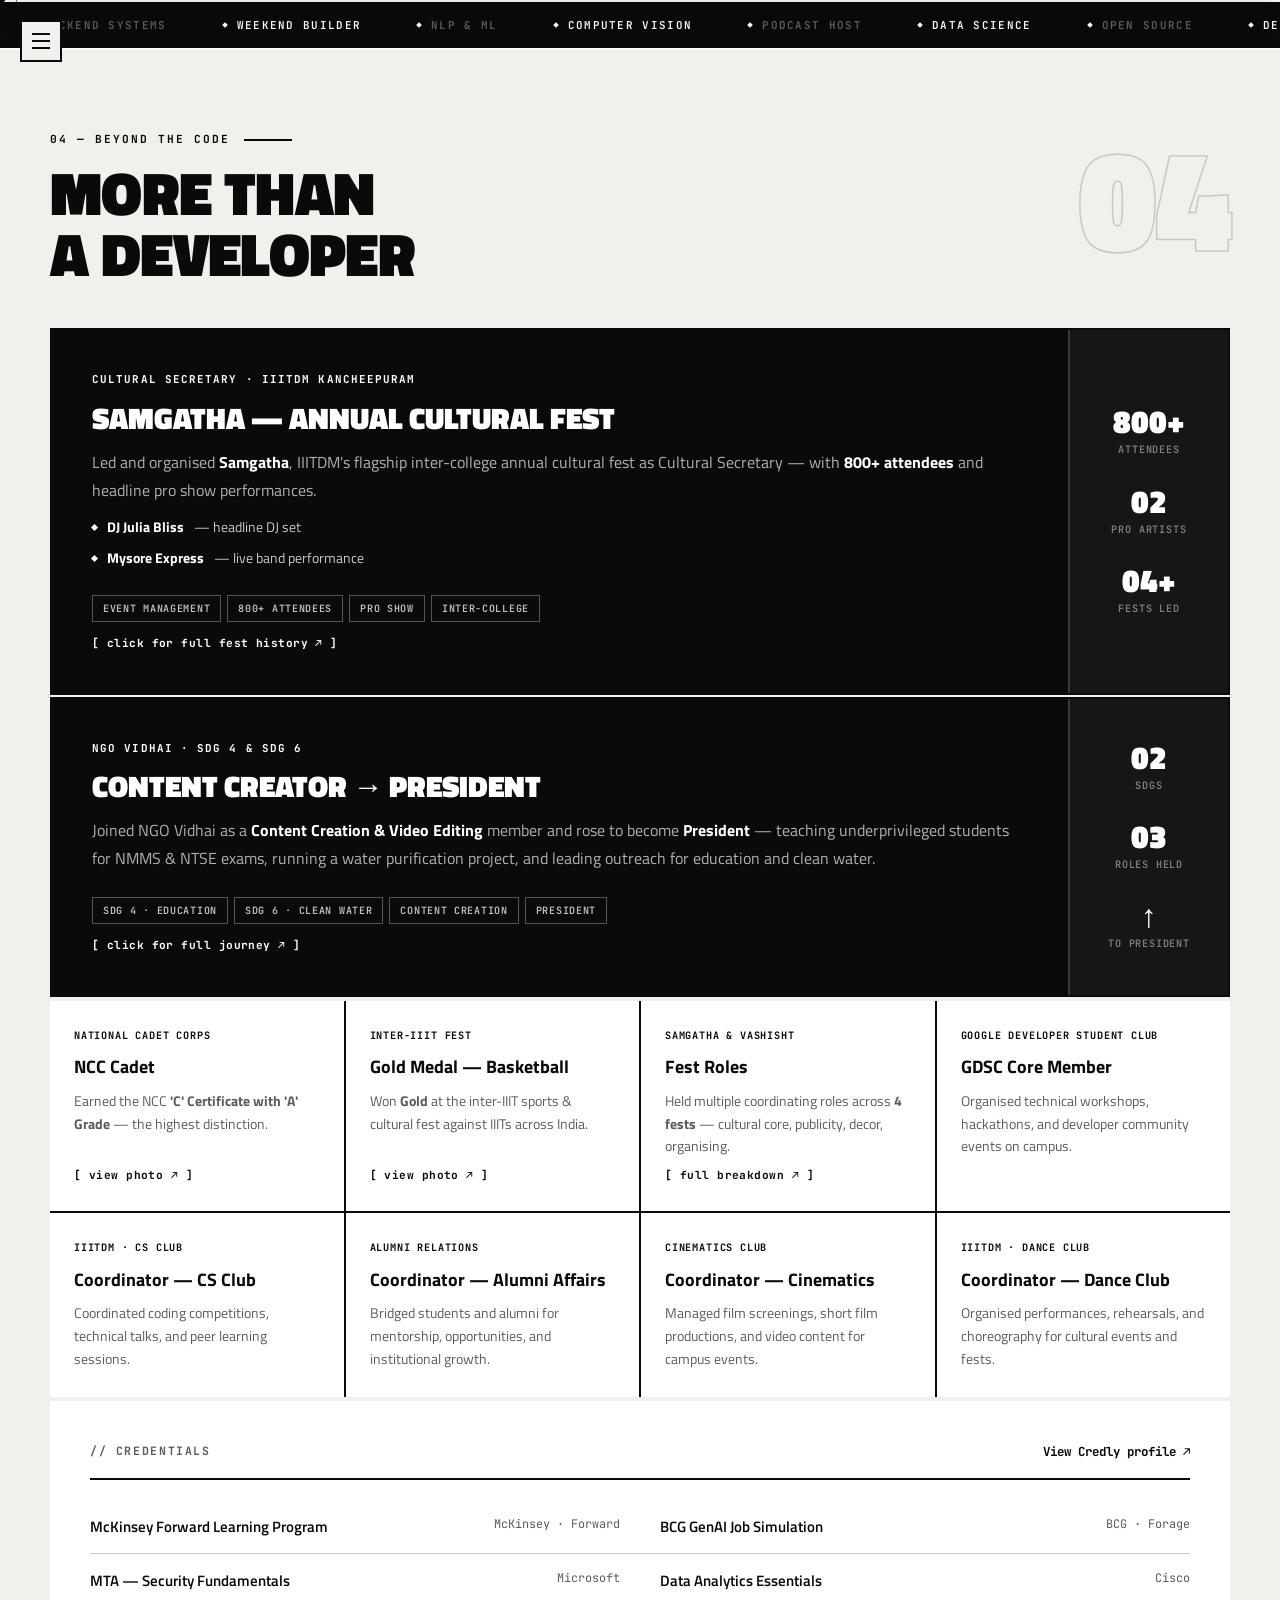
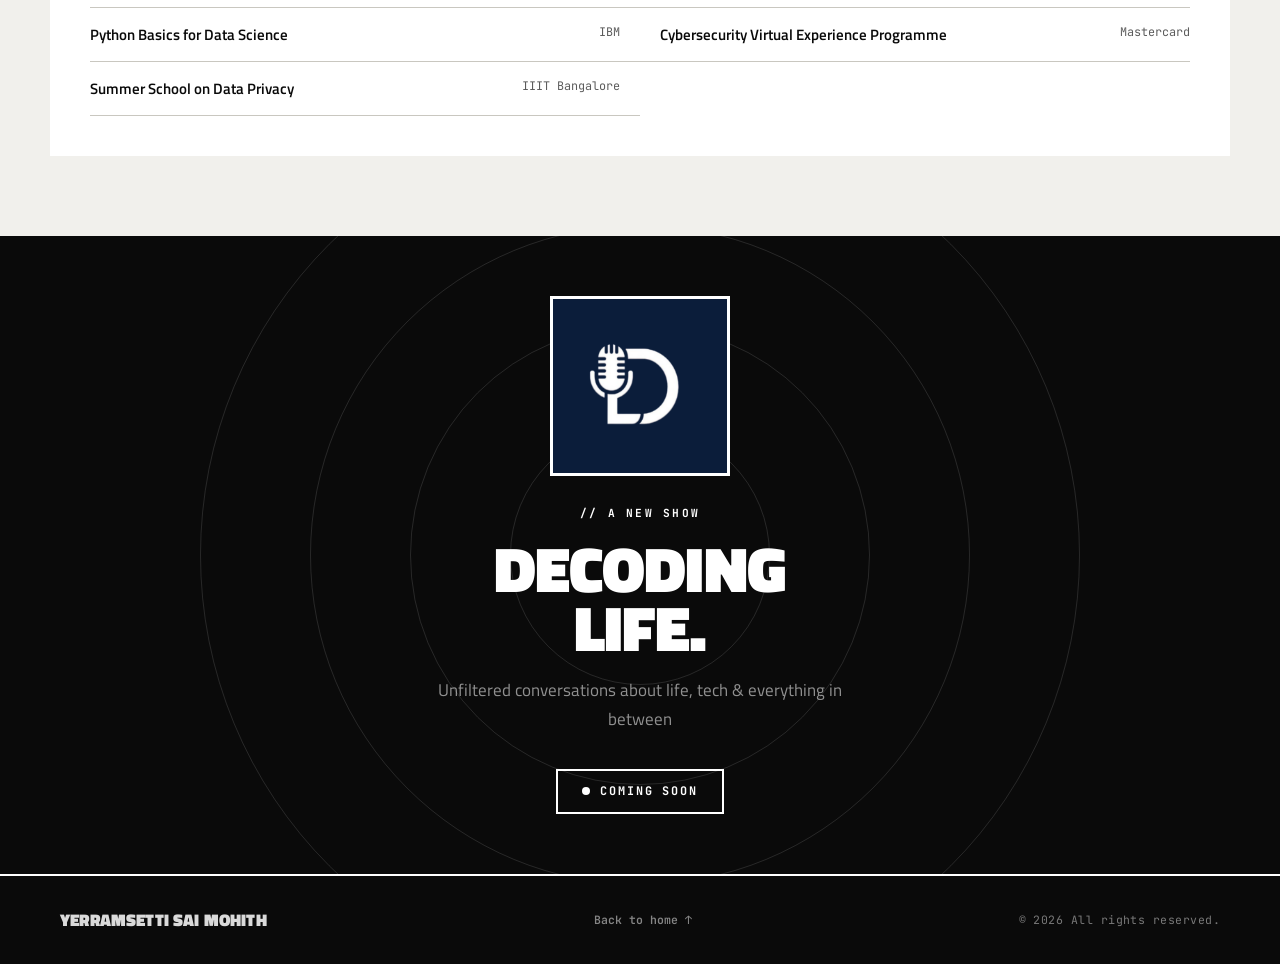
==== commit cbc45021: "Restructure into a multi-page brutalist-mono site with a retractable nav Splits the single-page layo" ====
--- a/beyond.html
+++ b/beyond.html
@@ -3,15 +3,15 @@
 <head>
   <meta charset="UTF-8"/>
   <meta name="viewport" content="width=device-width, initial-scale=1.0, viewport-fit=cover"/>
-  <meta name="theme-color" content="#0A1628"/>
+  <meta name="theme-color" content="#F1F0EC"/>
   <meta name="apple-mobile-web-app-capable" content="yes"/>
   <meta name="apple-mobile-web-app-status-bar-style" content="black-translucent"/>
-  <title>Sai Mohith — Beyond the Code</title>
-  <meta name="description" content="Life beyond code — achievements, podcast, cultural roles and activities of Sai Mohith."/>
+  <title>Beyond the Code — Sai Mohith</title>
+  <meta name="description" content="More than a developer — Sai Mohith's life beyond code, cultural leadership, NGO work, and the Decoding Life podcast."/>
   <meta name="robots" content="index, follow"/>
   <link rel="preconnect" href="https://fonts.googleapis.com">
   <link rel="preconnect" href="https://fonts.gstatic.com" crossorigin>
-  <link href="https://fonts.googleapis.com/css2?family=Cormorant+Garamond:ital,wght@0,400;0,600;0,700;1,400;1,600&family=Outfit:wght@300;400;500;600&family=JetBrains+Mono:wght@400;500&display=swap" rel="stylesheet">
+  <link href="https://fonts.googleapis.com/css2?family=Titillium+Web:ital,wght@0,300;0,400;0,600;0,700;0,900;1,400;1,600&amp;family=JetBrains+Mono:wght@400;500;600;700&amp;display=swap" rel="stylesheet">
   <link rel="stylesheet" href="style.css">
 </head>
 <body>
@@ -21,91 +21,60 @@
   <div class="cursor" id="cursor"></div>
   <div class="cursor-ring" id="cursorRing"></div>
 
+  <div class="nav-hover-zone" aria-hidden="true"></div>
+  <button class="nav-toggle" id="navToggle" type="button" aria-label="Toggle navigation" aria-expanded="false" aria-controls="navbar">
+    <span></span><span></span><span></span>
+  </button>
+
   <nav id="navbar" role="navigation" aria-label="Main navigation">
-    <a href="index.html" class="nav-brand">SM<span>.</span></a>
-    <ul class="nav-links" role="list">
-      <li><a href="about.html">About</a></li>
-      <li><a href="education.html">Education</a></li>
-      <li><a href="experience.html">Experience</a></li>
-      <li><a href="projects.html">Projects</a></li>
-      <li><a href="beyond.html">Beyond</a></li>
-      <li><a href="contact.html">Contact</a></li>
-    </ul>
-    <button class="nav-mobile-menu" id="menuBtn" aria-label="Open menu">
-      <span></span><span></span><span></span>
-    </button>
-    <button class="theme-toggle" id="themeToggle" aria-label="Toggle dark mode">
-      <div class="toggle-track">
-        <div class="toggle-thumb" id="themeIcon">
-          <svg id="iconSun" width="11" height="11" viewBox="0 0 24 24" fill="none" stroke="currentColor" stroke-width="2.5" stroke-linecap="round" stroke-linejoin="round"><circle cx="12" cy="12" r="5"/><line x1="12" y1="1" x2="12" y2="3"/><line x1="12" y1="21" x2="12" y2="23"/><line x1="4.22" y1="4.22" x2="5.64" y2="5.64"/><line x1="18.36" y1="18.36" x2="19.78" y2="19.78"/><line x1="1" y1="12" x2="3" y2="12"/><line x1="21" y1="12" x2="23" y2="12"/><line x1="4.22" y1="19.78" x2="5.64" y2="18.36"/><line x1="18.36" y1="5.64" x2="19.78" y2="4.22"/></svg>
-          <svg id="iconMoon" width="11" height="11" viewBox="0 0 24 24" fill="none" stroke="currentColor" stroke-width="2.5" stroke-linecap="round" stroke-linejoin="round" style="display:none"><path d="M21 12.79A9 9 0 1 1 11.21 3 7 7 0 0 0 21 12.79z"/></svg>
-        </div>
-      </div>
-    </button>
+    <div class="nav-id">
+      <a href="index.html" class="nav-name">Sai Mohith</a>
+      <ul class="nav-links" role="list">
+        <li><a href="journey.html">Journey</a></li>
+        <li><a href="work.html">Work</a></li>
+        <li><a href="capabilities.html">Index</a></li>
+        <li><a href="beyond.html" class="active">Beyond</a></li>
+        <li><a href="contact.html">Contact</a></li>
+      </ul>
+    </div>
+    <a href="mailto:ysaimohith07@gmail.com" class="nav-email">ysaimohith07@gmail.com</a>
   </nav>
 
-  <div class="mobile-drawer" id="mobileDrawer">
-    <button class="drawer-close" id="drawerClose" aria-label="Close menu"><svg width="14" height="14" viewBox="0 0 16 16" fill="none"><path d="M2 2l12 12M14 2L2 14" stroke="currentColor" stroke-width="1.8" stroke-linecap="round"/></svg></button>
-    <a href="about.html"      onclick="closeDrawer()">About</a>
-    <a href="education.html"  onclick="closeDrawer()">Education</a>
-    <a href="experience.html" onclick="closeDrawer()">Experience</a>
-    <a href="projects.html"   onclick="closeDrawer()">Projects</a>
-    <a href="beyond.html"     onclick="closeDrawer()">Beyond</a>
-    <a href="contact.html"    onclick="closeDrawer()">Contact</a>
+  <div class="creator-band" aria-hidden="true">
+    <div class="band-track">
+      <div class="band-item"><div class="band-dot"></div>Backend Systems</div>
+      <div class="band-item hi"><div class="band-dot"></div>Weekend Builder</div>
+      <div class="band-item"><div class="band-dot"></div>NLP &amp; ML</div>
+      <div class="band-item hi"><div class="band-dot"></div>Computer Vision</div>
+      <div class="band-item"><div class="band-dot"></div>Podcast Host</div>
+      <div class="band-item hi"><div class="band-dot"></div>Data Science</div>
+      <div class="band-item"><div class="band-dot"></div>Open Source</div>
+      <div class="band-item hi"><div class="band-dot"></div>Decoding Life</div>
+      <div class="band-item"><div class="band-dot"></div>Low Latency</div>
+      <div class="band-item hi"><div class="band-dot"></div>IIT Madras · IIITDM</div>
+      <div class="band-item"><div class="band-dot"></div>Small Language Models</div>
+      <div class="band-item hi"><div class="band-dot"></div>LangChain / LangGraph</div>
+      <div class="band-item"><div class="band-dot"></div>Voice Interfaces</div>
+      <div class="band-item hi"><div class="band-dot"></div>Research &amp; Writing</div>
+      <div class="band-item"><div class="band-dot"></div>Backend Systems</div>
+      <div class="band-item hi"><div class="band-dot"></div>Weekend Builder</div>
+      <div class="band-item"><div class="band-dot"></div>NLP &amp; ML</div>
+      <div class="band-item hi"><div class="band-dot"></div>Computer Vision</div>
+      <div class="band-item"><div class="band-dot"></div>Podcast Host</div>
+      <div class="band-item hi"><div class="band-dot"></div>Data Science</div>
+      <div class="band-item"><div class="band-dot"></div>Open Source</div>
+      <div class="band-item hi"><div class="band-dot"></div>Decoding Life</div>
+      <div class="band-item"><div class="band-dot"></div>Low Latency</div>
+      <div class="band-item hi"><div class="band-dot"></div>IIT Madras · IIITDM</div>
+    </div>
   </div>
 
   <main id="main">
-<section id="achievements">
-    <div class="watermark">08</div>
+
+<section id="beyond">
+    <div class="watermark">04</div>
     <div class="reveal">
-      <div class="sec-label">08 — Achievements</div>
-      <h2 class="sec-title">Milestones that<br>shaped me</h2>
-    </div>
-    <div class="ach-grid reveal">
-      <div class="ach-card">
-        <div class="ach-icon">
-          <svg width="18" height="18" viewBox="0 0 24 24" fill="none" stroke="currentColor" stroke-width="1.7" stroke-linecap="round" stroke-linejoin="round"><path d="M6 9H4a2 2 0 00-2 2v1a2 2 0 002 2h2"/><path d="M18 9h2a2 2 0 012 2v1a2 2 0 01-2 2h-2"/><path d="M6 9V5a2 2 0 012-2h8a2 2 0 012 2v4"/><path d="M6 9a6 6 0 0012 0"/><path d="M10 21h4"/><path d="M12 15v6"/></svg>
-        </div>
-        <div><div class="ach-title">11th Rank — International Statistics Olympiad</div><div class="ach-sub">Secured 11th place at the prestigious CR Rao International Statistics Olympiad.</div></div>
-      </div>
-      <div class="ach-card">
-        <div class="ach-icon">
-          <svg width="18" height="18" viewBox="0 0 24 24" fill="none" stroke="currentColor" stroke-width="1.7" stroke-linecap="round" stroke-linejoin="round"><path d="M12 2l2.4 7.4H22l-6.2 4.5 2.4 7.4L12 17l-6.2 4.3 2.4-7.4L2 9.4h7.6z"/></svg>
-        </div>
-        <div><div class="ach-title">'A' Grade — NCC 'C' Certificate</div><div class="ach-sub">National Cadet Corps 'C' Certificate with 'A' Grade, demonstrating discipline and commitment.</div></div>
-      </div>
-      <div class="ach-card">
-        <div class="ach-icon">
-          <svg width="18" height="18" viewBox="0 0 24 24" fill="none" stroke="currentColor" stroke-width="1.7" stroke-linecap="round" stroke-linejoin="round"><path d="M12 20h9"/><path d="M16.5 3.5a2.121 2.121 0 013 3L7 19l-4 1 1-4L16.5 3.5z"/></svg>
-        </div>
-        <div><div class="ach-title">Cultural Secretary & GDSC Core</div><div class="ach-sub">Cultural Secretary (2023–24), Cultural Core (2022–23), and Core of Google Developer Student Club.</div></div>
-      </div>
-      <div class="ach-card">
-        <div class="ach-icon">
-          <svg width="18" height="18" viewBox="0 0 24 24" fill="none" stroke="currentColor" stroke-width="1.7" stroke-linecap="round" stroke-linejoin="round"><path d="M17 21v-2a4 4 0 00-4-4H5a4 4 0 00-4 4v2"/><circle cx="9" cy="7" r="4"/><path d="M23 21v-2a4 4 0 00-3-3.87M16 3.13a4 4 0 010 7.75"/></svg>
-        </div>
-        <div><div class="ach-title">Secretary — NGO Vidhai</div><div class="ach-sub">Secretary of NGO Vidhai, working towards SDG 4 (Quality Education) and SDG 6 (Clean Water & Sanitation).</div></div>
-      </div>
-    </div>
-
-  </section>
-<section id="podcast" style="padding:0;">
-    <div class="pod-ring"></div>
-    <div class="pod-ring"></div>
-    <div class="pod-ring"></div>
-    <div class="pod-ring"></div>
-    <div class="pod-content reveal">
-      <div class="pod-logo"><img src="[data-uri]" alt="Decoding Life — logo only mark" /></div>
-      <div class="pod-label">A new show</div>
-      <h2 class="pod-title">Decoding<br><em>Life.</em></h2>
-      <p class="pod-tagline">Unfiltered conversations about life, tech &amp; everything in between</p>
-      <div class="pod-badge"><div class="pod-blink"></div>Coming Soon</div>
-    </div>
-  </section>
-<section id="beyond">
-    <div class="watermark">09</div>
-    <div class="reveal">
-      <div class="sec-label">09 — Life Beyond the Code</div>
+      <div class="sec-label">04 — Beyond the Code</div>
       <h2 class="sec-title">More than<br>a developer</h2>
     </div>
 
@@ -127,126 +96,124 @@
             <span class="proj-tag">Pro Show</span>
             <span class="proj-tag">Inter-College</span>
           </div>
-          <div class="beyond-click-hint">Click for full fest history ↗</div>
+          <div class="beyond-click-hint">[ click for full fest history ↗ ]</div>
         </div>
         <div class="beyond-feat-right">
           <div class="beyond-stat-block"><span class="beyond-stat-num">800+</span><span class="beyond-stat-label">Attendees</span></div>
-          <div class="beyond-stat-block"><span class="beyond-stat-num">2</span><span class="beyond-stat-label">Pro Artists</span></div>
-          <div class="beyond-stat-block"><span class="beyond-stat-num">4+</span><span class="beyond-stat-label">Fests Led</span></div>
+          <div class="beyond-stat-block"><span class="beyond-stat-num">02</span><span class="beyond-stat-label">Pro Artists</span></div>
+          <div class="beyond-stat-block"><span class="beyond-stat-num">04+</span><span class="beyond-stat-label">Fests Led</span></div>
         </div>
       </div>
 
       <!-- NGO VIDHAI — featured wide -->
       <div class="beyond-card beyond-feat beyond-ngo reveal" data-bdialog="ngo">
         <div class="beyond-feat-left">
-          <div class="beyond-card-tag">NGO Vidhai · SDG 4 & SDG 6</div>
+          <div class="beyond-card-tag">NGO Vidhai · SDG 4 &amp; SDG 6</div>
           <h3 class="beyond-card-title">Content Creator → President</h3>
-          <p class="beyond-card-desc">Joined NGO Vidhai as a <strong>Content Creation & Video Editing</strong> member and rose to become <strong>President</strong> — teaching underprivileged students for NMMS & NTSE exams, running a water purification project, and leading outreach for education and clean water.</p>
+          <p class="beyond-card-desc">Joined NGO Vidhai as a <strong>Content Creation &amp; Video Editing</strong> member and rose to become <strong>President</strong> — teaching underprivileged students for NMMS &amp; NTSE exams, running a water purification project, and leading outreach for education and clean water.</p>
           <div class="beyond-card-tags" style="margin-top:12px;">
             <span class="proj-tag">SDG 4 · Education</span>
             <span class="proj-tag">SDG 6 · Clean Water</span>
             <span class="proj-tag">Content Creation</span>
             <span class="proj-tag">President</span>
           </div>
-          <div class="beyond-click-hint">Click for full journey ↗</div>
+          <div class="beyond-click-hint">[ click for full journey ↗ ]</div>
         </div>
         <div class="beyond-feat-right">
-          <div class="beyond-stat-block"><span class="beyond-stat-num">2</span><span class="beyond-stat-label">SDGs</span></div>
-          <div class="beyond-stat-block"><span class="beyond-stat-num">3</span><span class="beyond-stat-label">Roles Held</span></div>
+          <div class="beyond-stat-block"><span class="beyond-stat-num">02</span><span class="beyond-stat-label">SDGs</span></div>
+          <div class="beyond-stat-block"><span class="beyond-stat-num">03</span><span class="beyond-stat-label">Roles Held</span></div>
           <div class="beyond-stat-block"><span class="beyond-stat-num">↑</span><span class="beyond-stat-label">To President</span></div>
         </div>
       </div>
 
-      <!-- NCC — with photo modal -->
-      <div class="beyond-card beyond-sm reveal" data-bdialog="ncc">
-        <div class="beyond-card-icon">
-          <svg width="22" height="22" viewBox="0 0 24 24" fill="none" stroke="currentColor" stroke-width="1.6" stroke-linecap="round" stroke-linejoin="round"><path d="M12 2l2.4 7.4H22l-6.2 4.5 2.4 7.4L12 17l-6.2 4.3 2.4-7.4L2 9.4h7.6z"/></svg>
-        </div>
-        <div class="beyond-card-tag">National Cadet Corps</div>
-        <h3 class="beyond-card-title">NCC Cadet</h3>
-        <p class="beyond-card-desc">Earned the NCC <strong>'C' Certificate with 'A' Grade</strong> — the highest distinction, reflecting discipline and leadership.</p>
-        <div class="beyond-click-hint">Click to view photo ↗</div>
-      </div>
-
-      <!-- GOLD MEDAL — with photo modal -->
-      <div class="beyond-card beyond-sm reveal" data-bdialog="medal">
-        <div class="beyond-card-icon">
-          <svg width="22" height="22" viewBox="0 0 24 24" fill="none" stroke="currentColor" stroke-width="1.6" stroke-linecap="round" stroke-linejoin="round"><circle cx="12" cy="14" r="6"/><path d="M9 2l1.5 4h3L15 2"/><path d="M12 11v3l2 1"/></svg>
-        </div>
-        <div class="beyond-card-tag">Inter-IIIT Fest</div>
-        <h3 class="beyond-card-title">Gold Medal — Basketball</h3>
-        <p class="beyond-card-desc">Won <strong>Gold</strong> at the inter-IIIT sports & cultural fest — competing against IIITs from across India.</p>
-        <div class="beyond-click-hint">Click to view photo ↗</div>
-      </div>
-
-      <!-- FESTS — click to expand all fest roles -->
-      <div class="beyond-card beyond-sm reveal" data-bdialog="fests">
-        <div class="beyond-card-icon">
-          <svg width="22" height="22" viewBox="0 0 24 24" fill="none" stroke="currentColor" stroke-width="1.6" stroke-linecap="round" stroke-linejoin="round"><path d="M3 9l9-7 9 7v11a2 2 0 01-2 2H5a2 2 0 01-2-2z"/><polyline points="9 22 9 12 15 12 15 22"/></svg>
-        </div>
-        <div class="beyond-card-tag">Samgatha & Vashisht</div>
-        <h3 class="beyond-card-title">Fest Roles</h3>
-        <p class="beyond-card-desc">Held multiple coordinating roles across <strong>4 fests</strong> — from cultural core to publicity, decor and organising committee.</p>
-        <div class="beyond-click-hint">Click for full breakdown ↗</div>
-      </div>
-
-      <!-- GDSC -->
-      <div class="beyond-card beyond-sm reveal">
-        <div class="beyond-card-icon">
-          <svg width="22" height="22" viewBox="0 0 24 24" fill="none" stroke="currentColor" stroke-width="1.6" stroke-linecap="round" stroke-linejoin="round"><polyline points="16 18 22 12 16 6"/><polyline points="8 6 2 12 8 18"/></svg>
-        </div>
-        <div class="beyond-card-tag">Google Developer Student Club</div>
-        <h3 class="beyond-card-title">GDSC Core Member</h3>
-        <p class="beyond-card-desc">Organised technical workshops, hackathons, and developer community events on campus at IIITDM.</p>
-      </div>
-
-      <!-- CS CLUB -->
-      <div class="beyond-card beyond-sm reveal">
-        <div class="beyond-card-icon">
-          <svg width="22" height="22" viewBox="0 0 24 24" fill="none" stroke="currentColor" stroke-width="1.6" stroke-linecap="round" stroke-linejoin="round"><rect x="2" y="3" width="20" height="14" rx="2"/><path d="M8 21h8M12 17v4"/></svg>
-        </div>
-        <div class="beyond-card-tag">IIITDM · CS Club</div>
-        <h3 class="beyond-card-title">Coordinator — CS Club</h3>
-        <p class="beyond-card-desc">Coordinated coding competitions, technical talks, and peer learning sessions for the Computer Science Club.</p>
-      </div>
-
-      <!-- ALUMNI -->
-      <div class="beyond-card beyond-sm reveal">
-        <div class="beyond-card-icon">
-          <svg width="22" height="22" viewBox="0 0 24 24" fill="none" stroke="currentColor" stroke-width="1.6" stroke-linecap="round" stroke-linejoin="round"><path d="M17 21v-2a4 4 0 00-4-4H5a4 4 0 00-4 4v2"/><circle cx="9" cy="7" r="4"/><path d="M23 21v-2a4 4 0 00-3-3.87M16 3.13a4 4 0 010 7.75"/></svg>
-        </div>
-        <div class="beyond-card-tag">Alumni Relations</div>
-        <h3 class="beyond-card-title">Coordinator — Alumni Affairs</h3>
-        <p class="beyond-card-desc">Bridged students and alumni for mentorship, opportunities, and institutional growth.</p>
-      </div>
-
-      <!-- CINEMATICS -->
-      <div class="beyond-card beyond-sm reveal">
-        <div class="beyond-card-icon">
-          <svg width="22" height="22" viewBox="0 0 24 24" fill="none" stroke="currentColor" stroke-width="1.6" stroke-linecap="round" stroke-linejoin="round"><rect x="2" y="2" width="20" height="20" rx="2.18"/><line x1="7" y1="2" x2="7" y2="22"/><line x1="17" y1="2" x2="17" y2="22"/><line x1="2" y1="12" x2="22" y2="12"/><line x1="2" y1="7" x2="7" y2="7"/><line x1="2" y1="17" x2="7" y2="17"/><line x1="17" y1="17" x2="22" y2="17"/><line x1="17" y1="7" x2="22" y2="7"/></svg>
-        </div>
-        <div class="beyond-card-tag">Cinematics Club</div>
-        <h3 class="beyond-card-title">Coordinator — Cinematics</h3>
-        <p class="beyond-card-desc">Managed film screenings, short film productions, and video content for campus events.</p>
-      </div>
-
-      <!-- DANCE CLUB -->
-      <div class="beyond-card beyond-sm reveal">
-        <div class="beyond-card-icon">
-          <svg width="22" height="22" viewBox="0 0 24 24" fill="none" stroke="currentColor" stroke-width="1.6" stroke-linecap="round" stroke-linejoin="round"><circle cx="12" cy="4" r="1.5"/><path d="M8.5 8.5C9.5 7 11 6 12 6s2.5 1 3.5 2.5L17 13l-3 1-1-3-1 7H9l-1-7-2 2-1-4 3.5-3.5z"/><path d="M9.5 21l.5-4M14.5 21l-.5-4"/></svg>
-        </div>
-        <div class="beyond-card-tag">IIITDM · Dance Club</div>
-        <h3 class="beyond-card-title">Coordinator — Dance Club</h3>
-        <p class="beyond-card-desc">Coordinated the college Dance Club — organising performances, rehearsals, and choreography for cultural events and inter-college fests.</p>
+      <!-- COMPACT ROLES INDEX -->
+      <div class="beyond-sm-grid">
+        <div class="beyond-sm reveal" data-bdialog="ncc">
+          <div class="beyond-sm-tag">National Cadet Corps</div>
+          <h4>NCC Cadet</h4>
+          <p>Earned the NCC <strong>'C' Certificate with 'A' Grade</strong> — the highest distinction.</p>
+          <div class="beyond-click-hint">[ view photo ↗ ]</div>
+        </div>
+        <div class="beyond-sm reveal" data-bdialog="medal">
+          <div class="beyond-sm-tag">Inter-IIIT Fest</div>
+          <h4>Gold Medal — Basketball</h4>
+          <p>Won <strong>Gold</strong> at the inter-IIIT sports &amp; cultural fest against IIITs across India.</p>
+          <div class="beyond-click-hint">[ view photo ↗ ]</div>
+        </div>
+        <div class="beyond-sm reveal" data-bdialog="fests">
+          <div class="beyond-sm-tag">Samgatha &amp; Vashisht</div>
+          <h4>Fest Roles</h4>
+          <p>Held multiple coordinating roles across <strong>4 fests</strong> — cultural core, publicity, decor, organising.</p>
+          <div class="beyond-click-hint">[ full breakdown ↗ ]</div>
+        </div>
+        <div class="beyond-sm reveal">
+          <div class="beyond-sm-tag">Google Developer Student Club</div>
+          <h4>GDSC Core Member</h4>
+          <p>Organised technical workshops, hackathons, and developer community events on campus.</p>
+        </div>
+        <div class="beyond-sm reveal">
+          <div class="beyond-sm-tag">IIITDM · CS Club</div>
+          <h4>Coordinator — CS Club</h4>
+          <p>Coordinated coding competitions, technical talks, and peer learning sessions.</p>
+        </div>
+        <div class="beyond-sm reveal">
+          <div class="beyond-sm-tag">Alumni Relations</div>
+          <h4>Coordinator — Alumni Affairs</h4>
+          <p>Bridged students and alumni for mentorship, opportunities, and institutional growth.</p>
+        </div>
+        <div class="beyond-sm reveal">
+          <div class="beyond-sm-tag">Cinematics Club</div>
+          <h4>Coordinator — Cinematics</h4>
+          <p>Managed film screenings, short film productions, and video content for campus events.</p>
+        </div>
+        <div class="beyond-sm reveal">
+          <div class="beyond-sm-tag">IIITDM · Dance Club</div>
+          <h4>Coordinator — Dance Club</h4>
+          <p>Organised performances, rehearsals, and choreography for cultural events and fests.</p>
+        </div>
+      </div>
+
+      <!-- CREDENTIALS -->
+      <div class="credentials-block reveal">
+        <div class="credentials-head">
+          <span>// Credentials</span>
+          <a href="https://www.credly.com/users/yerramsetti-v-s-n-sai-mohith/badges/credly" target="_blank" rel="noopener noreferrer" class="credentials-link">View Credly profile ↗</a>
+        </div>
+        <div class="credentials-list">
+          <div class="cred-item"><span class="cred-name">McKinsey Forward Learning Program</span><span class="cred-issuer">McKinsey · Forward</span></div>
+          <div class="cred-item"><span class="cred-name">BCG GenAI Job Simulation</span><span class="cred-issuer">BCG · Forage</span></div>
+          <div class="cred-item"><span class="cred-name">MTA — Security Fundamentals</span><span class="cred-issuer">Microsoft</span></div>
+          <div class="cred-item"><span class="cred-name">Data Analytics Essentials</span><span class="cred-issuer">Cisco</span></div>
+          <div class="cred-item"><span class="cred-name">Python Basics for Data Science</span><span class="cred-issuer">IBM</span></div>
+          <div class="cred-item"><span class="cred-name">Cybersecurity Virtual Experience Programme</span><span class="cred-issuer">Mastercard</span></div>
+          <div class="cred-item"><span class="cred-name">Summer School on Data Privacy</span><span class="cred-issuer">IIIT Bangalore</span></div>
+        </div>
       </div>
 
     </div>
   </section>
+
+<section id="podcast" style="padding:0;">
+    <div class="pod-ring"></div>
+    <div class="pod-ring"></div>
+    <div class="pod-ring"></div>
+    <div class="pod-ring"></div>
+    <div class="pod-content reveal">
+      <div class="pod-logo"><img src="podcast-logo.png" alt="Decoding Life podcast logo"/></div>
+      <div class="pod-label">// A new show</div>
+      <h2 class="pod-title">DECODING<br><span>LIFE.</span></h2>
+      <p class="pod-tagline">Unfiltered conversations about life, tech &amp; everything in between</p>
+      <div class="pod-badge"><div class="pod-blink"></div>Coming Soon</div>
+    </div>
+  </section>
+
   </main>
 
   <footer role="contentinfo">
     <div class="footer-name">Yerramsetti Sai Mohith</div>
-    <div class="footer-copy">© 2026 All rights reserved.</div>  </footer>
+    <a href="index.html" class="footer-top">Back to home ↑</a>
+    <div class="footer-copy">© 2026 All rights reserved.</div>
+  </footer>
 
   <div class="modal-overlay" id="modalOverlay">
     <div class="modal-box" id="modalBox">
@@ -263,4 +230,4 @@
 
   <script src="main.js"></script>
 </body>
-</html>+</html>
--- a/style.css
+++ b/style.css
@@ -1,44 +1,39 @@
 
     *, *::before, *::after { box-sizing: border-box; margin: 0; padding: 0; }
 
-    /* ── COLOUR TOKENS ── */
+    /* ── COLOUR TOKENS — BRUTALIST MONO ── */
     :root {
-      --navy:          #0A1628;
-      --navy-mid:      #0F2040;
-      --navy-light:    #183058;
-      --navy-pale:     #D0DEFA;
-      --white:         #FAFBFE;
-      --off-white:     #F1F5FB;
-      --blue:          #3B82F6;
-      --blue-light:    #60A5FA;
-      --blue-glow:     rgba(59,130,246,0.18);
-      --gold:          #C9A84C;
-      --gold-light:    #E2C97E;
-      --text:          #334566;
-      --muted:         #6E84A3;
-      --border:        #CBD8EF;
-      --border-strong: #9AB3D8;
+      --bg:            #FFFFFF;
+      --surface:       #F1F0EC;
+      --ink:           #0A0A0A;
+      --accent:        #0A0A0A;
+      --accent-ink:    #FFFFFF;
+      --muted:         #5C5C5C;
+      --border:        #0A0A0A;
+      --border-soft:   #C9C7C0;
+      --ink-fixed:     #0A0A0A;
+      --bg-fixed:      #FFFFFF;
       --gap:           136px;
-      --radius:        4px;
-      --shadow-card:   0 4px 24px rgba(10,22,40,0.07), 0 1px 4px rgba(10,22,40,0.04);
-      --shadow-hover:  0 20px 60px rgba(59,130,246,0.12), 0 4px 16px rgba(10,22,40,0.08);
+      --radius:        0px;
+      --bw:            2px;
+      --bw-thick:      3px;
+      --shadow-hard:   6px 6px 0 var(--ink);
+      --shadow-accent: 6px 6px 0 var(--accent);
+      --font-display:  'Titillium Web', sans-serif;
+      --font-body:     'Titillium Web', sans-serif;
+      --font-mono:     'JetBrains Mono', monospace;
     }
     body.dark {
-      --white:         #060E1C;
-      --off-white:     #0C1829;
-      --navy:          #E2EBF8;
-      --navy-mid:      #132038;
-      --navy-light:    #1A2E50;
-      --navy-pale:     #142035;
-      --text:          #94ABCA;
-      --muted:         #4E6A8C;
-      --border:        #162A45;
-      --border-strong: #223B60;
-      --blue:          #4D94FF;
-      --blue-light:    #7AB5FF;
-      --blue-glow:     rgba(77,148,255,0.15);
-      --shadow-card:   0 4px 24px rgba(0,0,0,0.3);
-      --shadow-hover:  0 20px 60px rgba(77,148,255,0.15);
+      --bg:            #0A0A0A;
+      --surface:       #151513;
+      --ink:           #FFFFFF;
+      --accent:        #FFFFFF;
+      --accent-ink:    #0A0A0A;
+      --muted:         #9C9C9C;
+      --border:        #FFFFFF;
+      --border-soft:   #333330;
+      --shadow-hard:   6px 6px 0 var(--ink);
+      --shadow-accent: 6px 6px 0 var(--accent);
     }
 
     html {
@@ -47,32 +42,47 @@
       text-size-adjust: 100%;
     }
     body {
-      font-family: 'Outfit', sans-serif;
-      font-weight: 300;
+      font-family: var(--font-body);
+      font-weight: 400;
       font-size: 17px;
-      line-height: 1.8;
-      background: var(--white);
-      color: var(--navy);
+      line-height: 1.7;
+      background: var(--bg);
+      color: var(--ink);
       overflow-x: hidden;
       -webkit-tap-highlight-color: transparent;
       -webkit-font-smoothing: antialiased;
       -moz-osx-font-smoothing: grayscale;
-      transition: background 0.4s ease, color 0.4s ease;
+      transition: background 0.3s ease, color 0.3s ease;
+    }
+
+    /* Landing page (index.html) is a single fixed viewport — no scrolling.
+       Every other page navigates away to its own separate .html file. */
+    html:has(body.landing), body.landing {
+      height: 100%;
+      overflow: hidden;
+      overscroll-behavior: none;
     }
 
     /* ── FOCUS STYLES (Accessibility) ── */
     :focus-visible {
-      outline: 2px solid var(--blue);
+      outline: 2.5px solid var(--accent);
       outline-offset: 3px;
-      border-radius: 3px;
+      border-radius: 0;
+    }
+    /* Inside permanently-dark sections, the flipping accent colour can match
+       the fixed background in one theme mode — force a fixed light outline. */
+    #work :focus-visible, #podcast :focus-visible, .beyond-feat :focus-visible,
+    .contact-card :focus-visible, footer :focus-visible,
+    .creator-band :focus-visible {
+      outline-color: var(--bg-fixed);
     }
 
     /* ── SKIP LINK (Accessibility) ── */
     .skip-link {
       position: absolute; top: -100px; left: 16px;
-      background: var(--blue); color: #fff;
-      padding: 10px 18px; border-radius: var(--radius);
-      font-size: .85rem; font-weight: 500;
+      background: var(--accent); color: var(--accent-ink);
+      padding: 10px 18px; border-radius: 0;
+      font-size: .85rem; font-weight: 700;
       text-decoration: none; z-index: 99999;
       transition: top .2s;
     }
@@ -81,8 +91,8 @@
     /* ── PROGRESS BAR ── */
     .scroll-progress {
       position: fixed; top: 0; left: 0; z-index: 9999;
-      height: 2px; width: 0%; 
-      background: linear-gradient(to right, var(--blue), var(--gold));
+      height: 3px; width: 0%;
+      background: var(--accent);
       transition: width 0.1s linear;
     }
 
@@ -90,939 +100,652 @@
     .cursor {
       position: fixed; top: 0; left: 0;
       width: 8px; height: 8px;
-      background: var(--blue); border-radius: 50%;
+      background: var(--accent); border-radius: 0;
       pointer-events: none; z-index: 999;
-      transform: translate(-50%,-50%);
-      transition: width .25s, height .25s, background .25s;
+      transform: translate(-50%,-50%) rotate(45deg);
+      transition: width .25s, height .25s, background .25s, transform .25s;
     }
     .cursor-ring {
       position: fixed; top: 0; left: 0;
-      width: 32px; height: 32px;
-      border: 1.5px solid var(--blue); border-radius: 50%;
+      width: 34px; height: 34px;
+      border: 1.5px solid var(--ink); border-radius: 0;
       pointer-events: none; z-index: 998;
-      transform: translate(-50%,-50%);
-      transition: width .3s, height .3s, border-color .3s;
-      opacity: 0.6;
-    }
-    body.hovering .cursor { width: 14px; height: 14px; background: var(--gold); }
-    body.hovering .cursor-ring { width: 48px; height: 48px; border-color: var(--gold); opacity: 1; }
-
-    /* ── NAV ── */
-    /* ── NAV ── */
+      transform: translate(-50%,-50%) rotate(0deg);
+      transition: width .3s, height .3s, border-color .3s, transform .3s;
+      opacity: 0.55;
+    }
+    body.hovering .cursor { width: 12px; height: 12px; background: var(--ink); transform: translate(-50%,-50%) rotate(0deg); }
+    body.hovering .cursor-ring { width: 50px; height: 50px; border-color: var(--accent); opacity: 1; transform: translate(-50%,-50%) rotate(45deg); }
+
+    /* ── NAV (minimal header: name + stacked links, email on the right) ── */
     nav {
-      position: fixed; top: 0; width: 100%; z-index: 1000;
+      position: fixed; top: 0; left: 0; right: 0; z-index: 1000;
+      padding: 28px 48px;
+      background: var(--surface);
+      display: flex; justify-content: space-between; align-items: flex-start; gap: 32px;
+      transition: background 0.3s;
+    }
+    .nav-id { display: flex; flex-direction: column; gap: 8px; }
+    .nav-name {
+      font-family: var(--font-display); font-weight: 700; font-size: .95rem;
+      color: var(--ink); text-decoration: none;
+    }
+    .nav-links { display: flex; flex-direction: column; gap: 4px; list-style: none; }
+    .nav-links a {
+      text-decoration: none; color: var(--muted);
+      font-size: .85rem; font-weight: 400;
+      font-family: var(--font-body);
+      transition: color .2s;
+    }
+    .nav-links a:hover, .nav-links a.active { color: var(--ink); }
+    .nav-email {
+      font-family: var(--font-body); font-size: .85rem; color: var(--muted);
+      text-decoration: none; transition: color .2s;
+    }
+    .nav-email:hover { color: var(--ink); }
+
+    /* ── RETRACTABLE NAV (every page except the landing page) ──
+       The landing page keeps the header fixed & always visible (rules above).
+       Everywhere else it sits off-screen and only slides in on hover or via
+       the toggle button — it never stays pinned over the content. */
+    body:not(.landing) nav {
+      transform: translateY(-100%);
+      box-shadow: 0 10px 30px rgba(0,0,0,.12);
+      transition: transform .35s cubic-bezier(.25,.46,.45,.94);
+    }
+    body:not(.landing) .nav-id { padding-left: 54px; }
+    body:not(.landing) .nav-hover-zone:hover ~ nav,
+    body:not(.landing) nav:hover,
+    body.nav-open nav {
+      transform: translateY(0);
+    }
+    .nav-hover-zone { display: none; }
+    body:not(.landing) .nav-hover-zone {
+      display: block;
+      position: fixed; top: 0; left: 0; right: 0; height: 10px; z-index: 999;
+    }
+    .nav-toggle {
+      display: none;
+      position: fixed; top: 20px; left: 20px; z-index: 1001;
+      width: 42px; height: 42px;
+      flex-direction: column; align-items: center; justify-content: center; gap: 5px;
+      background: var(--surface); border: var(--bw) solid var(--border);
+      cursor: pointer; border-radius: 0;
+    }
+    body:not(.landing) .nav-toggle { display: flex; }
+    .nav-toggle span { width: 18px; height: 2px; background: var(--ink); transition: transform .25s, opacity .25s; }
+    body.nav-open .nav-toggle span:nth-child(1) { transform: translateY(7px) rotate(45deg); }
+    body.nav-open .nav-toggle span:nth-child(2) { opacity: 0; }
+    body.nav-open .nav-toggle span:nth-child(3) { transform: translateY(-7px) rotate(-45deg); }
+
+    /* ── HERO (landing page) ── */
+    #hero {
+      height: 100vh; min-height: 560px;
+      display: flex; flex-direction: column;
+      background: var(--surface);
       padding: 0 48px;
-      height: 64px;
-      background: rgba(10,22,40,0.92);
-      backdrop-filter: blur(20px);
-      -webkit-backdrop-filter: blur(20px);
-      box-shadow: 0 1px 0 rgba(59,130,246,.12), 0 4px 24px rgba(0,0,0,.15);
-      display: flex; justify-content: space-between; align-items: center; gap: 32px;
-      transition: background 0.3s, box-shadow 0.3s;
-    }
-    nav.scrolled {
-      background: rgba(10,22,40,0.97);
-      box-shadow: 0 1px 0 rgba(59,130,246,.15), 0 8px 32px rgba(0,0,0,.2);
-    }
-    body.dark nav { background: rgba(6,14,28,0.93); }
-    body.dark nav.scrolled { background: rgba(6,14,28,0.99); }
-    
-    /* Nav logo/brand */
-    .nav-brand {
-      font-family: 'Cormorant Garamond', serif;
-      font-size: 1.2rem; font-weight: 600;
-      color: #fff; text-decoration: none;
-      letter-spacing: .02em;
-      margin-right: auto;
-      opacity: 0.9;
-      transition: opacity .2s;
-    }
-    .nav-brand:hover { opacity: 1; }
-    .nav-brand span { color: var(--blue); }
-
-    .nav-links { display: flex; gap: 32px; list-style: none; }
-    .nav-links a {
-      text-decoration: none; color: rgba(255,255,255,.6);
-      font-size: .76rem; font-weight: 400;
-      letter-spacing: .1em; text-transform: uppercase;
-      font-family: 'JetBrains Mono', monospace;
-      position: relative; padding-bottom: 3px;
-      transition: color .25s;
-    }
-    .nav-links a:hover { color: #fff; }
-    .nav-links a::after {
-      content: ''; position: absolute; bottom: 0; left: 0;
-      width: 0; height: 1px; background: var(--gold);
-      transition: width .3s;
-    }
-    .nav-links a:hover::after { width: 100%; }
-    .nav-mobile-menu {
-      display: none; flex-direction: column; gap: 5px;
-      background: none; border: none; cursor: pointer; padding: 6px;
-      touch-action: manipulation;
-    }
-    .nav-mobile-menu span {
-      display: block; width: 22px; height: 2px;
-      background: rgba(255,255,255,.8); border-radius: 2px;
-      transition: transform .3s, opacity .3s;
-    }
-    /* ── MOBILE DRAWER ── */
-    .mobile-drawer {
-      position: fixed; inset: 0; z-index: 2000;
-      background: #0A1628;
-      display: flex; flex-direction: column;
-      padding: max(80px, env(safe-area-inset-top, 80px)) 40px 40px;
-      transform: translateX(100%);
-      transition: transform .4s cubic-bezier(.25,.46,.45,.94);
-      overflow-y: auto; -webkit-overflow-scrolling: touch;
-    }
-    body.dark .mobile-drawer { background: #060E1C; }
-    .mobile-drawer.open { transform: translateX(0); }
-    .mobile-drawer a {
-      font-family: 'Cormorant Garamond', serif;
-      font-size: 2rem; font-weight: 600;
-      color: #fff; text-decoration: none;
-      padding: 18px 0; border-bottom: 1px solid rgba(255,255,255,.08);
-      display: block; touch-action: manipulation;
-    }
-    .mobile-drawer a:active { color: var(--gold-light); }
-    .drawer-close {
-      position: absolute; top: max(20px, env(safe-area-inset-top, 20px)); right: 20px;
-      background: rgba(255,255,255,.1); border: none; border-radius: 50%;
-      width: 40px; height: 40px; display: flex; align-items: center; justify-content: center;
-      cursor: pointer; color: #fff; font-size: 1.1rem; touch-action: manipulation;
-    }
-
-    /* nav links — always white on dark nav */
-
-    /* theme toggle */
-    .theme-toggle {
-      background: none; border: none; cursor: pointer; padding: 0;
-    }
-    .toggle-track {
-      width: 52px; height: 28px; border-radius: 14px;
-      background: rgba(255,255,255,.15);
-      border: 1.5px solid rgba(255,255,255,.25);
-      position: relative;
-      transition: background .35s, border-color .35s;
-    }
-    .toggle-track:hover { border-color: var(--blue-light); }
-    body.dark .toggle-track { background: rgba(59,130,246,.25); border-color: var(--blue); }
-    .toggle-thumb {
-      position: absolute; top: 3px; left: 3px;
-      width: 20px; height: 20px; border-radius: 50%;
-      background: #fff; box-shadow: 0 1px 4px rgba(0,0,0,.2);
-      display: flex; align-items: center; justify-content: center;
-      font-size: .8rem; line-height: 1; color: #334566;
-      transition: transform .35s cubic-bezier(.25,.46,.45,.94);
-    }
-    body.dark .toggle-thumb { transform: translateX(24px); }
-
-    /* ── HERO ── */
-    #hero {
-      min-height: 100vh;
-      display: grid; grid-template-columns: 1fr 1fr;
-    }
-    .hero-left {
-      background: var(--navy-mid);
-      background: linear-gradient(145deg, #0A1628 0%, #0F2040 60%, #0D1F3C 100%);
-      padding: 120px 60px 80px;
-      display: flex; flex-direction: column; justify-content: flex-end;
-      position: relative; overflow: hidden;
-    }
-    body.dark .hero-left { background: linear-gradient(145deg, #040B17 0%, #090F1E 100%); }
-    .hero-dots {
-      position: absolute; inset: 0;
-      background-image: radial-gradient(circle, rgba(255,255,255,.06) 1px, transparent 1px);
-      background-size: 28px 28px;
-      pointer-events: none;
-      mask-image: radial-gradient(ellipse 80% 80% at 30% 60%, black 30%, transparent 100%);
-    }
-    .hero-shapes { position: absolute; inset: 0; pointer-events: none; overflow: hidden; }
-    /* Ambient glow */
-    .hero-left::before {
-      content: '';
-      position: absolute; bottom: -100px; left: -100px;
-      width: 500px; height: 500px;
-      background: radial-gradient(ellipse, rgba(59,130,246,0.08) 0%, transparent 70%);
-      pointer-events: none;
-    }
-    .hero-shapes { position: absolute; inset: 0; pointer-events: none; overflow: hidden; }
-    .shape {
-      position: absolute; opacity: 0;
-      animation: shapeFloat 5s ease forwards;
-    }
-    @keyframes shapeFloat {
-      0%   { opacity: 0; transform: translateY(0); }
-      15%  { opacity: .7; }
-      85%  { opacity: .4; }
-      100% { opacity: 0; transform: translateY(-80px); }
-    }
-    .hero-inner { position: relative; z-index: 2; }
-    .hero-badge {
+    }
+    .hero-center {
+      flex: 1; min-height: 0;
+      display: flex; align-items: center; justify-content: center; gap: 56px;
+      flex-wrap: wrap;
+    }
+    .hero-photo-frame {
+      width: clamp(200px, 24vw, 360px);
+      aspect-ratio: 3/4;
+      border: var(--bw) solid var(--border);
+      opacity: 0; animation: fadeUp .7s ease .1s forwards;
+      flex-shrink: 0;
+    }
+    .hero-photo-frame img {
+      width: 100%; height: 100%; object-fit: cover; display: block;
+    }
+    .hero-inner { display: flex; flex-direction: column; gap: 26px; }
+    .hero-name {
+      font-family: var(--font-display);
+      font-size: clamp(3rem, 6.5vw, 6.5rem);
+      font-weight: 900; line-height: .94;
+      letter-spacing: -.02em;
+      color: var(--ink);
+      opacity: 0; animation: fadeUp .7s ease .3s forwards;
+    }
+    .hero-name span { color: var(--ink); display: block; }
+    .hero-ctas { opacity: 0; animation: fadeUp .7s ease .46s forwards; }
+    .btn-primary {
       display: inline-flex; align-items: center; gap: 8px;
-      background: rgba(59,130,246,.1);
-      border: 1px solid rgba(59,130,246,.25);
-      border-radius: 40px; padding: 7px 16px;
-      font-family: 'JetBrains Mono', monospace;
-      font-size: .7rem; letter-spacing: .1em;
-      color: var(--blue-light); margin-bottom: 20px;
-      opacity: 0; animation: fadeUp .8s ease .1s forwards;
-    }
-    .badge-dot { width: 6px; height: 6px; border-radius: 50%; background: #4ADE80; animation: blink 2s ease-in-out infinite; }
-    @keyframes blink { 0%,100%{opacity:1} 50%{opacity:.2} }
-    .hero-eyebrow {
-      font-family: 'JetBrains Mono', monospace;
-      font-size: .72rem; letter-spacing: .2em; text-transform: uppercase;
-      color: var(--gold); margin-bottom: 24px;
-      display: flex; align-items: center; gap: 12px;
-      opacity: 0; animation: fadeUp .8s ease .25s forwards;
-    }
-    .hero-eyebrow::before { content: ''; width: 28px; height: 1px; background: var(--gold); opacity: .6; }
-    .hero-name {
-      font-family: 'Cormorant Garamond', serif;
-      font-size: clamp(4.5rem, 7vw, 10rem);
-      font-weight: 700; line-height: .88;
-      letter-spacing: -.02em;
-      color: #FFFFFF;
-      opacity: 0; animation: fadeUp .8s ease .4s forwards;
-    }
-    .hero-name em { font-style: italic; color: var(--blue-light); display: block; }
-    .hero-tagline {
-      margin-top: 30px; font-size: 1.08rem; font-weight: 300;
-      color: rgba(255,255,255,.55); max-width: 440px; line-height: 1.85;
-      opacity: 0; animation: fadeUp .8s ease .55s forwards;
-      font-family: 'Outfit', sans-serif;
-    }
-    .hero-ctas {
-      margin-top: 44px; display: flex; gap: 16px; align-items: center;
-      opacity: 0; animation: fadeUp .8s ease .7s forwards;
-    }
-    .btn-primary {
-      display: inline-flex; align-items: center; gap: 10px;
-      background: var(--blue); color: #fff;
-      padding: 13px 28px; border-radius: var(--radius);
-      font-size: .78rem; font-weight: 500; letter-spacing: .08em;
-      text-transform: uppercase; text-decoration: none;
-      font-family: 'Outfit', sans-serif;
-      transition: background .3s, transform .3s, box-shadow .3s;
-      box-shadow: 0 4px 20px rgba(59,130,246,.3);
-    }
-    .btn-primary:hover { background: var(--blue-light); transform: translateY(-2px); box-shadow: 0 8px 28px rgba(59,130,246,.4); }
-    .btn-ghost {
-      display: inline-flex; align-items: center; gap: 8px;
-      color: rgba(255,255,255,.5); font-size: .78rem;
-      letter-spacing: .07em; text-transform: uppercase; text-decoration: none;
-      border-bottom: 1px solid rgba(255,255,255,.2); padding-bottom: 2px;
-      font-family: 'Outfit', sans-serif;
-      transition: color .3s, border-color .3s;
-    }
-    .btn-ghost:hover { color: var(--gold-light); border-color: rgba(201,168,76,.5); }
-
-    /* hero right */
-    .hero-right {
-      background: var(--off-white);
-      padding: 70px 60px 80px;
-      display: flex; flex-direction: column; justify-content: center;
-      position: relative;
-    }
-    .hero-right-deco {
-      position: absolute; bottom: 40px; right: 40px; opacity: .1; pointer-events: none;
-    }
-    .glance-label {
-      font-family: 'JetBrains Mono', monospace; font-size: .68rem;
-      letter-spacing: .16em; text-transform: uppercase;
-      color: var(--muted); margin-bottom: 36px;
-    }
-    .stat-row-hero { display: flex; flex-direction: column; }
-    .stat-hero {
-      display: flex; align-items: flex-start; gap: 22px;
-      padding: 28px 0; border-bottom: 1px solid var(--border);
-      opacity: 0; animation: fadeUp .8s ease forwards;
-    }
-    .stat-hero:first-child { border-top: 1px solid var(--border); }
-    .stat-hero:nth-child(1) { animation-delay: .5s; }
-    .stat-hero:nth-child(2) { animation-delay: .65s; }
-    .stat-hero:nth-child(3) { animation-delay: .8s; }
-    .stat-hero.clickable { cursor: pointer; }
-    .stat-hero.clickable:hover .stat-big { color: var(--gold) !important; }
-    .stat-big {
-      font-family: 'Cormorant Garamond', serif;
-      font-size: 2.8rem; font-weight: 700; line-height: 1;
-      color: var(--navy); min-width: 90px;
-      transition: color .25s;
-    }
-    .stat-big sup { font-size: .45em; color: var(--blue); vertical-align: super; }
-    .stat-info { padding-top: 6px; }
-    .stat-info-title { font-size: .88rem; font-weight: 500; color: var(--navy); margin-bottom: 3px; }
-    .stat-hint-text {
-      font-family: 'JetBrains Mono', monospace; font-size: .58rem;
-      letter-spacing: .1em; text-transform: uppercase;
-      color: var(--gold); margin-left: 6px; opacity: 0;
-      transition: opacity .25s;
-    }
-    .stat-hero.clickable:hover .stat-hint-text { opacity: 1; }
-    .stat-info-sub { font-size: .77rem; color: var(--muted); }
+      color: var(--ink);
+      padding: 0 0 3px; border-bottom: var(--bw) solid var(--ink);
+      font-size: .95rem; font-weight: 600;
+      text-decoration: none;
+      font-family: var(--font-body);
+      transition: color .2s, border-color .2s, gap .2s;
+    }
+    .btn-primary:hover { gap: 12px; color: var(--muted); border-color: var(--muted); }
+
+    .hero-foot {
+      padding: 24px 0 32px;
+      display: flex; align-items: flex-end; justify-content: space-between; gap: 16px;
+      flex-wrap: wrap;
+    }
+    .hero-foot-socials { display: flex; flex-direction: column; gap: 4px; }
+    .hero-foot-socials a {
+      font-family: var(--font-body); font-size: .85rem; color: var(--muted);
+      text-decoration: none; transition: color .2s;
+    }
+    .hero-foot-socials a:hover { color: var(--ink); }
+    .hero-foot-copy { font-size: .8rem; color: var(--muted); }
+    .hero-foot-contact {
+      font-family: var(--font-body); font-size: .9rem; font-weight: 500; color: var(--ink);
+      text-decoration: none; border-bottom: var(--bw) solid transparent; padding-bottom: 2px;
+      transition: border-color .2s;
+    }
+    .hero-foot-contact:hover { border-color: var(--ink); }
 
     @keyframes fadeUp {
-      from { opacity: 0; transform: translateY(28px); }
+      from { opacity: 0; transform: translateY(24px); }
       to   { opacity: 1; transform: translateY(0); }
     }
 
-    /* ── CREATOR BAND ── */
+    /* ── CREATOR BAND (TICKER) ── */
+    /* Permanently dark regardless of theme toggle — fixed tokens. */
     .creator-band {
-      background: #060E1C;
-      border-top: 1px solid rgba(59,130,246,.1);
-      border-bottom: 1px solid rgba(59,130,246,.1);
-      padding: 16px 0; overflow: hidden;
-    }
-    body.dark .creator-band { background: #030810; }
-    .band-track { display: flex; animation: bandScroll 28s linear infinite; white-space: nowrap; }
+      background: var(--ink-fixed);
+      border-top: var(--bw) solid var(--bg-fixed);
+      border-bottom: var(--bw) solid var(--bg-fixed);
+      padding: 14px 0; overflow: hidden;
+    }
+    .band-track { display: flex; animation: bandScroll 30s linear infinite; white-space: nowrap; }
     @keyframes bandScroll { from{transform:translateX(0)} to{transform:translateX(-50%)} }
     .band-item {
       display: inline-flex; align-items: center; gap: 10px;
-      padding: 0 32px;
-      font-family: 'JetBrains Mono', monospace;
-      font-size: .68rem; letter-spacing: .14em; text-transform: uppercase;
-      color: rgba(255,255,255,.25); white-space: nowrap;
-    }
-    .band-item.hi { color: var(--blue-light); }
-    .band-dot { width: 3px; height: 3px; border-radius: 50%; background: var(--gold); }
+      padding: 0 28px;
+      font-family: var(--font-mono);
+      font-size: .68rem; font-weight: 600; letter-spacing: .12em; text-transform: uppercase;
+      color: rgba(255,255,255,.35); white-space: nowrap;
+    }
+    .band-item.hi { color: #fff; }
+    .band-dot { width: 4px; height: 4px; border-radius: 0; background: var(--bg-fixed); transform: rotate(45deg); }
 
     /* ── SECTION BASE ── */
-    section { padding: var(--gap) 60px; position: relative; }
+    section { padding: 5rem 50px; position: relative; }
     .sec-label {
-      font-family: 'JetBrains Mono', monospace; font-size: .68rem;
+      font-family: var(--font-mono); font-size: .7rem; font-weight: 700;
       letter-spacing: .18em; text-transform: uppercase;
-      color: var(--blue); margin-bottom: 10px;
+      color: var(--accent); margin-bottom: 12px;
       display: flex; align-items: center; gap: 14px;
     }
-    .sec-label::after { content: ''; width: 48px; height: 1px; background: var(--blue); opacity: .35; }
+    .sec-label::after { content: ''; width: 48px; height: 2px; background: var(--accent); }
     .sec-title {
-      font-family: 'Cormorant Garamond', serif;
-      font-size: clamp(2.5rem, 4.5vw, 3.8rem);
-      font-weight: 600; line-height: 1.08; letter-spacing: -.01em;
-      margin-bottom: 64px; color: var(--navy);
+      font-family: var(--font-display);
+      font-size: clamp(2.4rem, 4.8vw, 4.2rem);
+      font-weight: 900; line-height: 1; letter-spacing: -.01em;
+      text-transform: uppercase;
+      margin-bottom: 44px; color: var(--ink);
     }
     .watermark {
-      position: absolute; right: 60px; top: 80px;
-      font-family: 'Cormorant Garamond', serif;
-      font-size: 8rem; font-weight: 700; line-height: 1;
-      color: var(--border); opacity: .4;
-      pointer-events: none; user-select: none; letter-spacing: -.04em;
+      position: absolute; right: 50px; top: 76px;
+      font-family: var(--font-display);
+      font-size: 9rem; font-weight: 900; line-height: 1;
+      color: transparent;
+      -webkit-text-stroke: 1.5px var(--border-soft);
+      pointer-events: none; user-select: none; letter-spacing: -.02em;
     }
 
     /* ── REVEAL ── */
-    .reveal { opacity: 0; transform: translateY(36px); transition: opacity .8s cubic-bezier(.25,.46,.45,.94), transform .8s cubic-bezier(.25,.46,.45,.94); }
+    .reveal { opacity: 0; transform: translateY(20px); transition: opacity .4s cubic-bezier(.25,.46,.45,.94), transform .4s cubic-bezier(.25,.46,.45,.94); }
     .reveal.visible { opacity: 1; transform: translateY(0); }
 
-    /* ── ABOUT ── */
-    #about { background: var(--white); }
-    .about-grid { display: grid; grid-template-columns: 1fr 1.2fr; gap: 80px; align-items: center; }
-    .about-img-frame { position: relative; aspect-ratio: 4/5; max-width: 380px; }
-    .about-img-frame img { width: 100%; height: 100%; object-fit: cover; border-radius: var(--radius); display: block; }
-    .about-img-frame::before {
+    /* ── JOURNEY / ABOUT ── */
+    #journey { background: var(--bg); }
+    .about-grid { display: grid; grid-template-columns: 1fr 1.2fr; gap: 70px; align-items: center; }
+    .about-img-frame { position: relative; aspect-ratio: 4/5; max-width: 360px; border: var(--bw-thick) solid var(--border); }
+    .about-img-frame img { width: 100%; height: 100%; object-fit: cover; display: block; }
+    .about-img-frame::after {
       content: ''; position: absolute; top: 14px; left: 14px; right: -14px; bottom: -14px;
-      border: 1px solid var(--border-strong); border-radius: var(--radius); z-index: -1;
-    }
-    .about-img-frame img[alt] { background: var(--off-white); } /* alt text fallback color */
-    .about-texts { display: flex; flex-direction: column; gap: 26px; }
-    .about-bio { font-size: 1.05rem; line-height: 1.9; color: var(--text); }
-    .about-bio strong { color: var(--navy); font-weight: 500; }
+      border: var(--bw) solid var(--accent); z-index: -1;
+    }
+    .about-texts { display: flex; flex-direction: column; gap: 24px; }
+    .about-bio { font-size: 1.05rem; line-height: 1.85; color: var(--muted); }
+    .about-bio strong { color: var(--ink); font-weight: 700; }
     .pull-quote {
-      border-left: 2px solid var(--gold); padding: 16px 24px;
-      background: var(--off-white); border-radius: 0 var(--radius) var(--radius) 0;
-      font-family: 'Cormorant Garamond', serif;
-      font-size: 1.18rem; font-style: italic; color: var(--navy); line-height: 1.65;
-    }
-    .stats-mini { display: flex; gap: 36px; padding-top: 20px; border-top: 1px solid var(--border); }
+      border-left: var(--bw-thick) solid var(--accent); padding: 14px 22px;
+      background: var(--surface);
+      font-family: var(--font-display);
+      font-size: 1.15rem; font-weight: 600; font-style: italic; color: var(--ink); line-height: 1.55;
+    }
+    .stats-mini { display: flex; gap: 32px; padding-top: 20px; border-top: var(--bw) solid var(--border); }
     .stat-mini { display: flex; flex-direction: column; gap: 4px; }
-    .stat-mini-num {
-      font-family: 'Cormorant Garamond', serif;
-      font-size: 2.1rem; font-weight: 700; color: var(--blue); line-height: 1;
-    }
-    .stat-mini-label { font-size: .72rem; letter-spacing: .1em; text-transform: uppercase; color: var(--muted); font-family: 'JetBrains Mono', monospace; }
+    .stat-mini-num { font-family: var(--font-display); font-size: 2rem; font-weight: 900; color: var(--ink); line-height: 1; }
+    .stat-mini-label { font-size: .7rem; letter-spacing: .08em; text-transform: uppercase; color: var(--muted); font-family: var(--font-mono); font-weight: 600; }
     .stat-mini.clickable { cursor: pointer; }
-    .stat-mini.clickable:hover .stat-mini-num { color: var(--gold); }
-
-    /* ── EDUCATION ── */
-    #education { background: var(--off-white); }
-    .edu-grid { display: grid; grid-template-columns: 1fr 1fr; gap: 20px; }
-    .edu-card {
-      background: var(--white); border: 1px solid var(--border); border-radius: var(--radius);
-      padding: 44px 40px; position: relative; overflow: hidden;
-      transition: border-color .3s, transform .3s, box-shadow .3s;
-      box-shadow: var(--shadow-card);
-    }
-    .edu-card:hover { border-color: var(--blue); transform: translateY(-5px); box-shadow: var(--shadow-hover); }
-    .edu-card::before {
-      content: ''; position: absolute; top: 0; left: 0;
-      width: 0; height: 3px; background: linear-gradient(to right, var(--blue), var(--gold));
-      transition: width .5s cubic-bezier(.25,.46,.45,.94);
-    }
-    .edu-card:hover::before { width: 100%; }
-    .edu-year { font-family: 'JetBrains Mono', monospace; font-size: .68rem; letter-spacing: .1em; color: var(--blue); margin-bottom: 14px; }
-    .edu-degree { font-family: 'Cormorant Garamond', serif; font-size: 1.45rem; font-weight: 600; line-height: 1.25; margin-bottom: 10px; color: var(--navy); }
-    .edu-school { font-size: .94rem; color: var(--muted); line-height: 1.6; }
-
-    /* ── EXPERIENCE ── */
-    #experience { background: var(--white); }
-    .exp-list { display: flex; flex-direction: column; }
-    .exp-item { display: grid; grid-template-columns: 200px 1fr; gap: 52px; padding: 60px 0; border-bottom: 1px solid var(--border); }
-    .exp-item:first-child { border-top: 1px solid var(--border); }
-    .exp-meta { display: flex; flex-direction: column; gap: 6px; padding-top: 4px; }
-    .exp-period { font-family: 'JetBrains Mono', monospace; font-size: .68rem; letter-spacing: .08em; color: var(--blue); }
-    .exp-type { font-size: .68rem; letter-spacing: .1em; text-transform: uppercase; color: var(--muted); font-family: 'JetBrains Mono', monospace; }
-    .exp-role { font-family: 'Cormorant Garamond', serif; font-size: 1.7rem; font-weight: 600; margin-bottom: 6px; color: var(--navy); letter-spacing: -.01em; }
-    .exp-company { font-size: .92rem; color: var(--blue); font-weight: 500; letter-spacing: .04em; margin-bottom: 22px; }
-    .exp-bullets { display: flex; flex-direction: column; gap: 14px; }
-    .exp-bullet { font-size: 1rem; color: var(--text); line-height: 1.8; padding-left: 20px; position: relative; }
-    .exp-bullet::before { content: ''; position: absolute; left: 0; top: 11px; width: 5px; height: 1px; background: var(--gold); }
-
-    /* ── EXPERIENCE CRISP CARD ── */
-    .exp-body { display: flex; flex-direction: column; }
-    .exp-item[data-expdialog] { transition: background .25s, padding .25s; border-radius: 6px; }
-    .exp-item[data-expdialog]:hover { background: var(--off-white); padding-left: 16px; }
-    body.dark .exp-item[data-expdialog]:hover { background: rgba(255,255,255,.03); }
-    .exp-crisp { display: flex; flex-direction: column; gap: 10px; margin-bottom: 22px; }
-    .exp-crisp-item {
-      font-size: 1rem; color: var(--text); line-height: 1.6;
-      display: flex; align-items: flex-start; gap: 12px;
-    }
-    .exp-crisp-item::before {
-      content: ''; width: 4px; height: 4px; border-radius: 50%;
-      background: var(--gold); flex-shrink: 0; margin-top: 9px;
-    }
-    .exp-read-more {
-      display: inline-flex; align-items: center; gap: 6px;
-      font-family: 'JetBrains Mono', monospace; font-size: .7rem;
+    .stat-mini.clickable:hover .stat-mini-num { color: var(--muted); }
+
+    /* ── TIMELINE LOG ── */
+    .timeline-log { margin-top: 72px; border-top: var(--bw-thick) solid var(--border); }
+    .timeline-log-head {
+      display: grid; grid-template-columns: 90px 1fr 160px; gap: 24px;
+      padding: 10px 0; border-bottom: var(--bw) solid var(--border-soft);
+      font-family: var(--font-mono); font-size: .66rem; font-weight: 700;
+      letter-spacing: .16em; text-transform: uppercase; color: var(--muted);
+    }
+    .tl-head-org { text-align: right; }
+    .timeline-row {
+      display: grid; grid-template-columns: 90px 1fr 160px; gap: 24px;
+      padding: 30px 0; border-bottom: var(--bw) solid var(--border);
+      align-items: start;
+      border-left: 4px solid transparent;
+      transition: border-color .2s, padding-left .2s, background .2s;
+    }
+    .timeline-row[data-expdialog] { cursor: pointer; }
+    .timeline-row[data-expdialog]:hover { border-left-color: var(--accent); padding-left: 14px; background: var(--surface); }
+    .tl-year { font-family: var(--font-display); font-size: 1.9rem; font-weight: 900; color: var(--ink); line-height: 1; }
+    .tl-body h3 { font-family: var(--font-display); font-size: 1.3rem; font-weight: 700; margin-bottom: 8px; color: var(--ink); }
+    .tl-body p { font-size: .96rem; color: var(--muted); line-height: 1.75; }
+    .tl-readmore {
+      margin-top: 10px; display: inline-block;
+      font-family: var(--font-mono); font-size: .68rem; font-weight: 700;
+      letter-spacing: .08em; text-transform: uppercase; color: var(--accent);
+    }
+    .tl-org { text-align: right; font-family: var(--font-mono); font-size: .74rem; font-weight: 600; color: var(--muted); line-height: 1.5; }
+
+    /* ── WORK / PROJECTS ── */
+    /* This section is permanently dark regardless of light/dark toggle, so it
+       uses the fixed (non-flipping) tokens, not --ink/--bg which flip. */
+    #work { background: var(--ink-fixed); }
+    #work .sec-label { color: var(--bg-fixed); }
+    #work .sec-label::after { background: var(--bg-fixed); }
+    #work .sec-title { color: #FFFFFF; }
+    #work .watermark { -webkit-text-stroke: 1.5px rgba(255,255,255,.12); }
+
+    .zen-spotlight {
+      display: grid; grid-template-columns: 1fr 360px; gap: 56px;
+      align-items: center;
+      background: transparent;
+      border: var(--bw-thick) solid var(--bg-fixed);
+      padding: 52px; border-radius: 0;
+      position: relative;
+    }
+    .zen-spot-badge {
+      display: inline-flex; align-items: center; gap: 8px;
+      background: var(--bg-fixed); color: var(--ink-fixed);
+      border-radius: 0; padding: 6px 14px;
+      font-family: var(--font-mono); font-size: .66rem; font-weight: 700;
       letter-spacing: .1em; text-transform: uppercase;
-      color: var(--blue); opacity: .7;
-      transition: opacity .2s, gap .2s;
-    }
-    .exp-item[data-expdialog]:hover .exp-read-more { opacity: 1; gap: 10px; color: var(--gold); }
-
-    /* ── PROJECTS ── */
-    #projects { background: var(--navy-mid); background: linear-gradient(170deg, #0A1628 0%, #0F2040 100%); }
-    body.dark #projects { background: linear-gradient(170deg, #040B17 0%, #08111E 100%); }
-    #projects .sec-label { color: var(--blue-light); }
-    #projects .sec-label::after { background: var(--blue); }
-    #projects .sec-title { color: #FFFFFF; }
-    #projects .watermark { color: rgba(59,130,246,.04); opacity: 1; }
-    .projects-grid { display: grid; grid-template-columns: repeat(3, 1fr); gap: 2px; }
+      margin-bottom: 22px;
+    }
+    .zen-featured-badge-dot { width: 6px; height: 6px; border-radius: 50%; background: var(--ink-fixed); animation: blink 1.5s ease-in-out infinite; }
+    .zen-spot-title {
+      font-family: var(--font-display);
+      font-size: clamp(2rem, 4vw, 3.2rem); font-weight: 900; text-transform: uppercase;
+      color: #FFFFFF; line-height: 1; letter-spacing: -.01em;
+      margin-bottom: 8px;
+    }
+    .zen-spot-tagline {
+      font-family: var(--font-mono); font-size: .8rem; font-weight: 600;
+      letter-spacing: .08em; text-transform: uppercase;
+      color: rgba(255,255,255,.5); margin-bottom: 22px;
+    }
+    .zen-spot-desc { font-size: .96rem; color: rgba(255,255,255,.62); line-height: 1.8; margin-bottom: 26px; max-width: 480px; }
+    .zen-qr-card {
+      display: flex; flex-direction: column; align-items: center; gap: 18px;
+      background: #fff;
+      border: var(--bw-thick) solid var(--ink-fixed);
+      border-radius: 0; padding: 30px 26px;
+      text-align: center; position: relative;
+    }
+    .zen-qr-card-label {
+      display: flex; align-items: center; gap: 8px;
+      font-family: var(--font-mono); font-size: .72rem; font-weight: 700;
+      letter-spacing: .1em; text-transform: uppercase; color: var(--ink-fixed);
+    }
+    .zen-qr-ring { padding: 8px; border: var(--bw) solid var(--ink-fixed); }
+    .zen-qr-ring img { width: 150px; height: 150px; object-fit: cover; display: block; }
+    .zen-qr-card-sub { font-size: .78rem; color: #333; line-height: 1.6; max-width: 220px; }
+
+    /* ── SECTION DIVIDER (used only inside the always-dark #work section) ── */
+    .sec-divider { display: flex; align-items: center; gap: 20px; margin: 12px 0 44px; }
+    .sec-divider-line { flex: 1; height: 2px; background: rgba(255,255,255,.15); }
+    .sec-divider-tag {
+      font-family: var(--font-mono); font-size: .72rem; font-weight: 700;
+      letter-spacing: .16em; text-transform: uppercase;
+      color: var(--bg-fixed); white-space: nowrap;
+    }
+
+    /* ── PROJECT GRID ── */
+    .projects-grid { display: grid; grid-template-columns: repeat(3, 1fr); gap: var(--bw); background: rgba(255,255,255,.15); }
     .proj-card {
-      background: rgba(255,255,255,.04); padding: 48px 38px;
+      background: var(--ink-fixed); padding: 44px 34px;
       position: relative; overflow: hidden;
       display: flex; flex-direction: column; gap: 14px;
-      transition: background .35s, transform .3s;
-      border: 1px solid rgba(255,255,255,.05);
-    }
-    .proj-card:hover { background: rgba(59,130,246,.08); transform: translateY(-3px); }
-    .proj-card::after {
-      content: ''; position: absolute; bottom: 0; left: 0;
-      height: 2px; width: 0; background: linear-gradient(to right, var(--blue), var(--gold));
-      transition: width .5s cubic-bezier(.25,.46,.45,.94);
-    }
-    .proj-card:hover::after { width: 100%; }
-    .proj-num { font-family: 'JetBrains Mono', monospace; font-size: .65rem; color: var(--gold); letter-spacing: .1em; }
+      transition: background .2s, color .2s;
+    }
+    .proj-card:hover { background: var(--bg-fixed); }
+    .proj-num { font-family: var(--font-display); font-size: 1.6rem; font-weight: 900; color: var(--bg-fixed); letter-spacing: -.01em; }
     .proj-corner {
-      position: absolute; top: 14px; right: 14px;
-      font-family: 'JetBrains Mono', monospace; font-size: .58rem;
-      letter-spacing: .12em; text-transform: uppercase;
-      color: rgba(201,168,76,.4); opacity: 0; transition: opacity .3s;
-    }
-    .proj-card:hover .proj-corner { opacity: 1; }
-    .proj-title { font-family: 'Cormorant Garamond', serif; font-size: 1.45rem; font-weight: 600; color: #FFFFFF; line-height: 1.25; }
-    .proj-desc { font-size: .97rem; color: rgba(255,255,255,.5); line-height: 1.8; flex: 1; }
+      position: absolute; top: 16px; right: 16px;
+      font-family: var(--font-mono); font-size: .6rem; font-weight: 700;
+      letter-spacing: .1em; text-transform: uppercase;
+      color: rgba(255,255,255,.35); transition: color .2s;
+    }
+    .proj-card:hover .proj-corner { color: var(--ink-fixed); }
+    .proj-title { font-family: var(--font-display); font-size: 1.4rem; font-weight: 800; color: #FFFFFF; line-height: 1.2; transition: color .2s; }
+    .proj-card:hover .proj-title { color: var(--ink-fixed); }
+    .proj-desc { font-size: .95rem; color: rgba(255,255,255,.6); line-height: 1.8; flex: 1; transition: color .2s; }
+    .proj-card:hover .proj-desc { color: #333; }
     .proj-tags { display: flex; flex-wrap: wrap; gap: 7px; margin-top: 6px; }
     .proj-tag {
-      font-size: .63rem; letter-spacing: .1em; text-transform: uppercase;
-      padding: 4px 10px; border: 1px solid rgba(59,130,246,.22);
-      color: rgba(96,165,250,.75); border-radius: 2px;
-      font-family: 'JetBrains Mono', monospace;
-      transition: border-color .3s, color .3s;
-    }
-    .proj-card:hover .proj-tag { border-color: rgba(59,130,246,.55); color: var(--blue-light); }
-
-    /* ── ZEN HABITS SUBSECTION ── */
-    .zen-subsection { margin-top: 0; margin-bottom: 0; }
-    .zen-sub-divider {
-      display: flex; align-items: center; gap: 20px; margin-bottom: 52px;
-    }
-    .zen-sub-line { flex: 1; height: 1px; background: rgba(59,130,246,.2); }
-    .zen-sub-tag {
-      display: inline-flex; align-items: center; gap: 8px;
-      font-family: 'JetBrains Mono', monospace; font-size: .7rem;
-      letter-spacing: .16em; text-transform: uppercase;
-      color: var(--blue-light); white-space: nowrap;
-    }
-    .zen-spotlight {
-      display: grid; grid-template-columns: 1fr 360px; gap: 64px;
-      align-items: center;
-      background: linear-gradient(135deg, #0B1A35 0%, #081224 100%);
-      border: 1px solid rgba(59,130,246,.25);
-      padding: 56px; border-radius: 2px;
-      position: relative; overflow: hidden;
-    }
-    /* ambient glow behind spotlight */
-    .zen-spotlight::before {
-      content: ''; position: absolute;
-      width: 400px; height: 400px; border-radius: 50%;
-      background: radial-gradient(circle, rgba(59,130,246,.12) 0%, transparent 70%);
-      right: -100px; top: 50%; transform: translateY(-50%);
-      pointer-events: none;
-    }
-    .zen-spot-badge {
-      display: inline-flex; align-items: center; gap: 7px;
-      background: rgba(59,130,246,.12); border: 1px solid rgba(59,130,246,.3);
-      border-radius: 40px; padding: 5px 14px;
-      font-family: 'JetBrains Mono', monospace; font-size: .66rem;
-      letter-spacing: .12em; text-transform: uppercase;
-      color: var(--blue-light); margin-bottom: 20px;
-    }
-    .zen-spot-title {
-      font-family: 'Cormorant Garamond', serif;
-      font-size: clamp(2rem, 4vw, 3rem); font-weight: 900;
-      color: #FFFFFF; line-height: 1; letter-spacing: -.02em;
-      margin-bottom: 6px;
-    }
-    .zen-spot-tagline {
-      font-family: 'JetBrains Mono', monospace; font-size: .78rem;
-      letter-spacing: .1em; text-transform: uppercase;
-      color: var(--blue); margin-bottom: 24px;
-    }
-    .zen-spot-desc {
-      font-size: .95rem; color: rgba(255,255,255,.55);
-      line-height: 1.8; margin-bottom: 28px; max-width: 480px;
-    }
-    /* QR card on the right */
-    .zen-qr-card {
-      display: flex; flex-direction: column; align-items: center; gap: 20px;
-      background: rgba(255,255,255,.04);
-      border: 1px solid rgba(59,130,246,.3);
-      border-radius: 4px; padding: 32px 28px;
-      text-align: center; position: relative; z-index: 1;
-      transition: border-color .4s, background .4s;
-    }
-    .zen-qr-card:hover { border-color: rgba(59,130,246,.7); background: rgba(59,130,246,.07); }
-    .zen-qr-card-label {
-      display: flex; align-items: center; gap: 8px;
-      font-family: 'JetBrains Mono', monospace; font-size: .72rem;
-      letter-spacing: .14em; text-transform: uppercase; color: var(--blue-light);
-    }
-    .zen-qr-ring {
-      padding: 10px; border-radius: 6px; background: #fff;
-      box-shadow: 0 0 0 1px rgba(59,130,246,.3), 0 0 30px rgba(59,130,246,.2);
-      transition: box-shadow .4s;
-    }
-    .zen-qr-card:hover .zen-qr-ring {
-      box-shadow: 0 0 0 2px rgba(59,130,246,.6), 0 0 50px rgba(59,130,246,.4);
-    }
-    .zen-qr-ring img { width: 160px; height: 160px; object-fit: cover; display: block; border-radius: 2px; }
-    .zen-qr-card-sub {
-      font-size: .78rem; color: rgba(255,255,255,.35);
-      line-height: 1.6; max-width: 220px;
-    }
-
-    /* responsive for zen subsection */
-
-    .zen-card {
-      cursor: pointer;
-      background: linear-gradient(135deg, #0A1825 0%, #060E1C 60%, #0A1825 100%) !important;
-      border: 1px solid rgba(59,130,246,.35) !important;
-      position: relative;
-    }
-    /* animated border glow */
-    .zen-card::before {
-      content: '';
-      position: absolute; inset: -1px;
-      border-radius: 0;
-      background: linear-gradient(135deg, var(--blue), transparent, var(--blue-light), transparent, var(--blue));
-      background-size: 300% 300%;
-      animation: zenBorderSpin 4s linear infinite;
-      z-index: 0;
-      opacity: .6;
-    }
-    .zen-card::after {
-      content: '';
-      position: absolute; inset: 0;
-      background: linear-gradient(135deg, #0A1825 0%, #060E1C 60%, #0A1825 100%);
-      z-index: 1;
-    }
-    .zen-card:hover::before { opacity: 1; }
-    @keyframes zenBorderSpin {
-      0%   { background-position: 0% 50%; }
-      50%  { background-position: 100% 50%; }
-      100% { background-position: 0% 50%; }
-    }
-    /* all content above the pseudo elements */
-    .zen-card > * { position: relative; z-index: 2; }
-    /* glow pulse behind card */
-    .zen-card { box-shadow: 0 0 0 0 rgba(59,130,246,0); animation: zenGlow 3s ease-in-out infinite; }
-    @keyframes zenGlow {
-      0%,100% { box-shadow: 0 0 20px rgba(59,130,246,.12), 0 8px 32px rgba(59,130,246,.08); }
-      50%      { box-shadow: 0 0 40px rgba(59,130,246,.28), 0 12px 48px rgba(59,130,246,.18); }
-    }
-    /* featured label */
-    .zen-featured-badge {
-      display: inline-flex; align-items: center; gap: 6px;
-      background: linear-gradient(90deg, rgba(59,130,246,.2), rgba(106,174,232,.15));
-      border: 1px solid rgba(59,130,246,.4);
-      border-radius: 40px; padding: 4px 12px;
-      font-family: 'JetBrains Mono', monospace; font-size: .62rem;
-      letter-spacing: .14em; text-transform: uppercase;
-      color: var(--blue-light); margin-bottom: 16px;
-    }
-    .zen-featured-badge-dot { width: 5px; height: 5px; border-radius: 50%; background: #4DDE80; animation: blink 1.5s ease-in-out infinite; }
-    /* title override */
-    .zen-card .proj-title { font-size: 1.5rem; color: #FFFFFF; margin-bottom: 4px; }
-    .zen-card .proj-desc  { color: rgba(255,255,255,.65); font-size: .9rem; }
-    /* scan CTA */
-    .zen-scan-cta {
-      margin-top: 22px;
-      display: flex; align-items: center; justify-content: space-between;
-      background: rgba(59,130,246,.12);
-      border: 1px solid rgba(59,130,246,.35);
-      border-radius: 2px; padding: 14px 18px;
-      transition: background .3s, border-color .3s;
-    }
-    .zen-card:hover .zen-scan-cta { background: rgba(59,130,246,.2); border-color: var(--blue); }
-    .zen-scan-left { display: flex; flex-direction: column; gap: 2px; }
-    .zen-scan-label {
-      font-family: 'JetBrains Mono', monospace; font-size: .68rem;
-      letter-spacing: .14em; text-transform: uppercase; color: var(--blue-light);
-    }
-    .zen-scan-sub { font-size: .75rem; color: rgba(255,255,255,.4); }
-    .zen-scan-icon {
-      width: 44px; height: 44px; border-radius: 50%;
-      background: rgba(59,130,246,.2); border: 1px solid rgba(59,130,246,.4);
-      display: flex; align-items: center; justify-content: center;
-      flex-shrink: 0;
-      animation: zenIconPulse 2s ease-in-out infinite;
-      transition: background .3s;
-    }
-    .zen-card:hover .zen-scan-icon { background: var(--blue); }
-    @keyframes zenIconPulse {
-      0%,100% { transform: scale(1); }
-      50%      { transform: scale(1.08); }
-    }
-    /* overlay */
-    .zen-overlay {
-      position: absolute; inset: 0;
-      background: rgba(7,15,28,.97);
-      display: flex; align-items: center; justify-content: center;
-      opacity: 0; pointer-events: none;
-      transition: opacity .4s cubic-bezier(.25,.46,.45,.94);
-      z-index: 10;
-    }
-    .zen-card:hover .zen-overlay { opacity: 1; pointer-events: all; }
-    .zen-qr-wrap {
-      display: flex; flex-direction: column; align-items: center; gap: 16px;
-      transform: translateY(14px) scale(.96);
-      transition: transform .45s cubic-bezier(.25,.46,.45,.94);
-    }
-    .zen-card:hover .zen-qr-wrap { transform: translateY(0) scale(1); }
-    .zen-qr-ring {
-      padding: 10px; border-radius: 8px;
-      background: #fff;
-      box-shadow: 0 0 0 1px rgba(59,130,246,.3), 0 0 30px rgba(59,130,246,.25), 0 0 60px rgba(59,130,246,.12);
-      animation: qrRingPulse 2.5s ease-in-out infinite;
-    }
-    @keyframes qrRingPulse {
-      0%,100% { box-shadow: 0 0 0 1px rgba(59,130,246,.3), 0 0 30px rgba(59,130,246,.25), 0 0 60px rgba(59,130,246,.12); }
-      50%      { box-shadow: 0 0 0 2px rgba(59,130,246,.6), 0 0 50px rgba(59,130,246,.45), 0 0 80px rgba(59,130,246,.2); }
-    }
-    .zen-qr-wrap img { width: 150px; height: 150px; object-fit: cover; display: block; border-radius: 2px; }
-    .zen-qr-cap {
-      text-align: center;
-    }
-    .zen-qr-cap-main {
-      font-family: 'JetBrains Mono', monospace; font-size: .72rem;
-      letter-spacing: .14em; text-transform: uppercase;
-      color: var(--blue-light); margin-bottom: 4px;
-    }
-    .zen-qr-cap-sub { font-size: .75rem; color: rgba(255,255,255,.4); }
-
-    /* ── SKILLS ── */
-    #skills { background: var(--off-white); }
-    .skills-grid { display: grid; grid-template-columns: repeat(4,1fr); gap: 28px; }
-    .skill-group { display: flex; flex-direction: column; gap: 12px; }
-    .skill-group-title {
-      font-family: 'JetBrains Mono', monospace; font-size: .68rem;
-      letter-spacing: .12em; text-transform: uppercase; color: var(--blue);
-      padding-bottom: 12px; border-bottom: 1px solid var(--border);
-    }
-    .skill-item { display: flex; align-items: center; gap: 10px; font-size: .97rem; color: var(--text); padding: 9px 0; transition: color .2s; }
-    .skill-item::before { content: ''; width: 3px; height: 3px; border-radius: 50%; background: var(--border-strong); flex-shrink: 0; transition: background .2s; }
-    .skill-item:hover { color: var(--navy); }
-    .skill-item:hover::before { background: var(--gold); }
-
-    /* ── INTERESTS ── */
-    #interests { background: var(--white); }
-    .marquee-wrap { overflow: hidden; position: relative; margin: 0 -60px; }
-    .marquee-wrap::before, .marquee-wrap::after {
-      content: ''; position: absolute; top: 0; bottom: 0; width: 100px; z-index: 2;
-    }
-    .marquee-wrap::before { left: 0; background: linear-gradient(to right, var(--white), transparent); }
-    .marquee-wrap::after  { right: 0; background: linear-gradient(to left, var(--white), transparent); }
-    .marquee-track { display: flex; animation: marqueeScroll 24s linear infinite; white-space: nowrap; }
-    .marquee-track:hover { animation-play-state: paused; }
-    @keyframes marqueeScroll { from{transform:translateX(0)} to{transform:translateX(-50%)} }
-    .int-chip {
-      display: inline-flex; align-items: center; gap: 10px;
-      padding: 16px 28px; margin-right: 2px;
-      border: 1px solid var(--border); background: var(--off-white);
-      font-size: .9rem; color: var(--text); white-space: nowrap;
-      transition: border-color .3s, background .3s, color .3s;
-    }
-    .int-chip:hover { border-color: var(--blue); background: var(--navy-pale); color: var(--navy); }
-    .int-dot { width: 6px; height: 6px; border-radius: 50%; background: var(--blue); flex-shrink: 0; }
-
-    /* ── CERTIFICATIONS ── */
-    #certifications { background: var(--off-white); }
-    .cert-list { display: flex; flex-direction: column; }
-    .cert-item { display: flex; align-items: center; gap: 16px; padding: 26px 0; border-bottom: 1px solid var(--border); transition: padding-left .3s; }
-    .cert-item:first-child { border-top: 1px solid var(--border); }
-    .cert-item:hover { padding-left: 10px; }
-    .cert-dot { width: 6px; height: 6px; border-radius: 50%; background: var(--gold); flex-shrink: 0; }
-    .cert-name { font-size: 1.02rem; color: var(--navy); font-weight: 400; flex: 1; }
-    .cert-issuer { font-family: 'JetBrains Mono', monospace; font-size: .75rem; color: var(--muted); letter-spacing: .06em; }
-
-    /* ── ACHIEVEMENTS ── */
-    #achievements { background: var(--white); }
-    .ach-grid { display: grid; grid-template-columns: 1fr 1fr; gap: 20px; }
-    .ach-card {
-      padding: 36px; border: 1px solid var(--border);
-      background: var(--off-white); border-radius: var(--radius);
-      display: flex; gap: 18px; align-items: flex-start;
-      transition: border-color .3s, transform .3s, box-shadow .3s;
-      box-shadow: var(--shadow-card);
-    }
-    .ach-card:hover { border-color: var(--gold); transform: translateY(-3px); box-shadow: 0 16px 48px rgba(201,168,76,.1); }
-    .ach-icon {
-      width: 38px; height: 38px; border-radius: 10px;
-      background: rgba(201,168,76,.1); color: var(--gold);
-      display: flex; align-items: center; justify-content: center;
-      flex-shrink: 0;
-    }
-    body.dark .ach-icon { background: rgba(201,168,76,.15); }
-    .ach-title { font-weight: 500; color: var(--navy); margin-bottom: 6px; font-size: 1rem; }
-    .ach-sub { font-size: .9rem; color: var(--muted); line-height: 1.65; }
+      font-size: .63rem; font-weight: 600; letter-spacing: .07em; text-transform: uppercase;
+      padding: 4px 10px; border: 1.5px solid rgba(255,255,255,.3);
+      color: rgba(255,255,255,.75); border-radius: 0;
+      font-family: var(--font-mono);
+      transition: border-color .2s, color .2s;
+    }
+    .proj-card:hover .proj-tag { border-color: var(--ink-fixed); color: var(--ink-fixed); }
+
+    /* ── INDEX (capabilities + skills) ── */
+    #index { background: var(--bg); }
+    .index-list { border-top: var(--bw-thick) solid var(--border); }
+    .index-row {
+      display: grid; grid-template-columns: 90px 1fr; gap: 30px;
+      padding: 34px 0; border-bottom: var(--bw) solid var(--border);
+      transition: background .2s, padding-left .2s;
+    }
+    .index-row:hover { background: var(--surface); padding-left: 14px; }
+    .index-num { font-family: var(--font-display); font-size: 2rem; font-weight: 900; color: var(--border-soft); line-height: 1; transition: color .2s; }
+    .index-row:hover .index-num { color: var(--accent); }
+    .index-body h3 { font-family: var(--font-display); font-size: 1.35rem; font-weight: 700; color: var(--ink); margin-bottom: 10px; }
+    .index-body p { font-size: .98rem; color: var(--muted); line-height: 1.8; margin-bottom: 16px; max-width: 640px; }
+    .index-tags { display: flex; flex-wrap: wrap; gap: 8px; }
+    #index .proj-tag { border-color: var(--border); color: var(--ink); }
+
+    /* .proj-tag defaults to light-on-dark styling for the #work section — the
+       modal has a light background, so it needs the readable inverse. Covers
+       both the fest breakdown (inside #mBody) and the pill list (#mPills,
+       a sibling of .modal-body, not a descendant). */
+    .modal-body .proj-tag, .modal-pills .proj-tag { border-color: var(--border); color: var(--muted); }
+
+    /* ── BEYOND ── */
+    #beyond { background: var(--surface); }
+    .beyond-grid { display: flex; flex-direction: column; gap: var(--bw); }
+    .beyond-card { transition: none; }
+
+    /* .beyond-feat is permanently dark regardless of theme toggle — fixed tokens. */
+    .beyond-feat {
+      background: var(--ink-fixed); color: #fff;
+      display: grid; grid-template-columns: 1fr auto;
+      gap: 0; padding: 0; align-items: stretch;
+      border: var(--bw) solid var(--ink-fixed);
+    }
+    .beyond-feat:hover { border-color: var(--bg-fixed); }
+    [data-bdialog] { cursor: pointer; }
+    .beyond-feat-left { padding: 40px 40px 40px 40px; display: flex; flex-direction: column; gap: 12px; }
+    .beyond-feat-right {
+      background: rgba(255,255,255,.05);
+      border-left: var(--bw) solid rgba(255,255,255,.15);
+      min-width: 160px;
+      display: flex; flex-direction: column;
+      align-items: center; justify-content: center; gap: 26px;
+      padding: 32px 24px;
+    }
+    .beyond-stat-block { text-align: center; }
+    .beyond-stat-num {
+      display: block; font-family: var(--font-display);
+      font-size: 2rem; font-weight: 900; color: var(--bg-fixed); line-height: 1;
+    }
+    .beyond-stat-label {
+      display: block; font-size: .64rem; letter-spacing: .08em; font-weight: 600;
+      text-transform: uppercase; color: rgba(255,255,255,.45); margin-top: 4px;
+      font-family: var(--font-mono);
+    }
+    .beyond-card-tag {
+      font-size: .68rem; font-weight: 700; letter-spacing: .1em;
+      text-transform: uppercase; color: var(--bg-fixed);
+      font-family: var(--font-mono);
+    }
+    .beyond-card-title {
+      font-family: var(--font-display); font-size: 1.9rem;
+      font-weight: 900; color: #fff; line-height: 1.15; text-transform: uppercase;
+    }
+    .beyond-card-desc { font-size: .98rem; color: rgba(255,255,255,.68); line-height: 1.8; }
+    .beyond-card-desc strong { color: #fff; }
+    .beyond-card-tags { display: flex; flex-wrap: wrap; gap: 6px; }
+    .beyond-artists { display: flex; flex-direction: column; gap: 8px; }
+    .beyond-artist { display: flex; align-items: center; gap: 10px; font-size: .85rem; color: rgba(255,255,255,.78); }
+    .beyond-artist strong { color: #fff; }
+    .beyond-artist-dot { width: 5px; height: 5px; border-radius: 0; transform: rotate(45deg); background: var(--bg-fixed); flex-shrink: 0; }
+    .beyond-click-hint {
+      font-size: .7rem; color: var(--ink); letter-spacing: .04em; font-weight: 700;
+      margin-top: auto; font-family: var(--font-mono);
+    }
+    .beyond-feat .beyond-click-hint { color: var(--bg-fixed); }
+    .beyond-feat .beyond-card-tags .proj-tag { border-color: rgba(255,255,255,.3); color: rgba(255,255,255,.75); }
+
+    /* compact roles index */
+    .beyond-sm-grid { display: grid; grid-template-columns: repeat(4, 1fr); gap: var(--bw); background: var(--border); margin-top: var(--bw); }
+    .beyond-sm {
+      background: var(--bg); padding: 26px 24px;
+      display: flex; flex-direction: column; gap: 8px;
+      transition: background .2s;
+    }
+    .beyond-sm[data-bdialog] { cursor: pointer; }
+    .beyond-sm[data-bdialog]:hover { background: var(--ink-fixed); }
+    .beyond-sm[data-bdialog]:hover h4,
+    .beyond-sm[data-bdialog]:hover .beyond-sm-tag { color: #fff; }
+    .beyond-sm[data-bdialog]:hover p { color: rgba(255,255,255,.6); }
+    .beyond-sm-tag {
+      font-size: .64rem; font-weight: 700; letter-spacing: .08em; text-transform: uppercase;
+      color: var(--ink); font-family: var(--font-mono); transition: color .2s;
+    }
+    .beyond-sm h4 { font-family: var(--font-display); font-size: 1.1rem; font-weight: 700; color: var(--ink); transition: color .2s; }
+    .beyond-sm p { font-size: .86rem; color: var(--muted); line-height: 1.65; transition: color .2s; }
+    .beyond-sm p strong { color: inherit; }
+
+    /* credentials */
+    .credentials-block { margin-top: var(--bw); background: var(--bg); padding: 40px; }
+    .credentials-head { display: flex; align-items: center; justify-content: space-between; flex-wrap: wrap; gap: 12px; margin-bottom: 20px; padding-bottom: 16px; border-bottom: var(--bw) solid var(--border); }
+    .credentials-head span { font-family: var(--font-mono); font-size: .72rem; font-weight: 700; letter-spacing: .14em; text-transform: uppercase; color: var(--muted); }
+    .credentials-link { font-family: var(--font-mono); font-size: .78rem; font-weight: 700; color: var(--accent); text-decoration: none; }
+    .credentials-link:hover { text-decoration: underline; }
+    .credentials-list { display: grid; grid-template-columns: repeat(2, 1fr); }
+    .cred-item { display: flex; justify-content: space-between; gap: 16px; padding: 14px 0; border-bottom: 1.5px solid var(--border-soft); }
+    .cred-item:nth-child(odd) { padding-right: 20px; }
+    .cred-item:nth-child(even) { padding-left: 20px; }
+    .cred-name { font-size: .92rem; color: var(--ink); font-weight: 600; }
+    .cred-issuer { font-family: var(--font-mono); font-size: .74rem; color: var(--muted); white-space: nowrap; }
 
     /* ── PODCAST ── */
-    #podcast { background: #0B1D3A; min-height: 70vh; display: flex; align-items: center; justify-content: center; text-align: center; position: relative; overflow: hidden; }
-    body.dark #podcast { background: #0B1D3A; }
-    .pod-ring { position: absolute; border-radius: 50%; border: 1px solid rgba(59,130,246,.08); top: 50%; left: 50%; transform: translate(-50%,-50%); }
+    /* Permanently dark regardless of theme toggle — fixed tokens. */
+    #podcast { background: var(--ink-fixed); min-height: 64vh; display: flex; align-items: center; justify-content: center; text-align: center; position: relative; overflow: hidden; }
+    .pod-ring { position: absolute; border-radius: 50%; border: 1.5px solid rgba(255,255,255,.12); top: 50%; left: 50%; transform: translate(-50%,-50%); }
     .pod-ring:nth-child(1){width:260px;height:260px}
     .pod-ring:nth-child(2){width:460px;height:460px}
     .pod-ring:nth-child(3){width:660px;height:660px}
     .pod-ring:nth-child(4){width:880px;height:880px}
     .pod-content { position: relative; z-index: 2; max-width: 560px; padding: 60px; }
-    .pod-logo {
-      width: 200px; height: 200px;
-      margin: 0 auto 28px;
-      border-radius: 16px;
-      overflow: hidden;
-      animation: pulse 4s ease-in-out infinite;
-    }
-    .pod-logo img {
-      width: 100%; height: 100%;
-      object-fit: cover;
-      display: block;
-      border-radius: 16px;
-    }
-    @keyframes pulse { 0%,100%{box-shadow:0 0 0 0 rgba(59,130,246,0); transform:scale(1);} 50%{box-shadow:0 0 40px 8px rgba(59,130,246,.15); transform:scale(1.02);} }
-    .pod-label { font-family: 'JetBrains Mono', monospace; font-size: .68rem; letter-spacing: .2em; text-transform: uppercase; color: var(--gold); margin-bottom: 14px; }
-    .pod-title { font-family: 'Cormorant Garamond', serif; font-size: clamp(2.4rem,5vw,4.5rem); font-weight: 700; color: #FFFFFF; line-height: .95; margin-bottom: 18px; letter-spacing: -.02em; font-style: italic; }
-    .pod-title em { font-style: normal; color: var(--blue-light); }
-    .pod-tagline { font-size: 1.1rem; color: rgba(255,255,255,.5); line-height: 1.75; margin-bottom: 40px; }
-    .pod-badge { display: inline-flex; align-items: center; gap: 10px; border: 1px solid rgba(201,168,76,.3); padding: 11px 26px; font-size: .73rem; letter-spacing: .16em; text-transform: uppercase; color: var(--gold-light); border-radius: 40px; animation: borderPulse 3s ease-in-out infinite; font-family: 'JetBrains Mono', monospace; }
-    @keyframes borderPulse { 0%,100%{border-color:rgba(201,168,76,.3)} 50%{border-color:rgba(201,168,76,.8)} }
-    .pod-blink { width: 8px; height: 8px; border-radius: 50%; background: var(--gold); animation: blink 1.4s ease-in-out infinite; }
+    .pod-logo { width: 180px; height: 180px; margin: 0 auto 28px; border: var(--bw-thick) solid var(--bg-fixed); overflow: hidden; animation: pulse 4s ease-in-out infinite; }
+    .pod-logo img { width: 100%; height: 100%; object-fit: cover; display: block; }
+    @keyframes pulse { 0%,100%{box-shadow:0 0 0 0 rgba(255,255,255,0);} 50%{box-shadow:0 0 0 10px rgba(255,255,255,.08);} }
+    .pod-label { font-family: var(--font-mono); font-size: .7rem; font-weight: 700; letter-spacing: .2em; text-transform: uppercase; color: var(--bg-fixed); margin-bottom: 16px; }
+    .pod-title { font-family: var(--font-display); font-size: clamp(2.4rem,5vw,4.6rem); font-weight: 900; text-transform: uppercase; color: #FFFFFF; line-height: .92; margin-bottom: 18px; letter-spacing: -.01em; }
+    .pod-title span { color: var(--bg-fixed); }
+    .pod-tagline { font-size: 1.08rem; color: rgba(255,255,255,.55); line-height: 1.7; margin-bottom: 36px; }
+    .pod-badge { display: inline-flex; align-items: center; gap: 10px; border: var(--bw) solid var(--bg-fixed); padding: 10px 24px; font-size: .74rem; font-weight: 700; letter-spacing: .16em; text-transform: uppercase; color: #fff; font-family: var(--font-mono); }
+    .pod-blink { width: 8px; height: 8px; border-radius: 50%; background: var(--bg-fixed); animation: blink 1.4s ease-in-out infinite; }
 
     /* ── CONTACT ── */
-    #contact { background: var(--white); }
-    .contact-grid { display: grid; grid-template-columns: 1fr 1fr; gap: 80px; align-items: start; }
-    .contact-intro { font-size: 1.08rem; color: var(--text); line-height: 1.9; margin-bottom: 36px; }
+    #contact { background: var(--bg); }
+    .contact-grid { display: grid; grid-template-columns: 1fr 1fr; gap: 70px; align-items: start; }
+    .contact-intro { font-size: 1.05rem; color: var(--muted); line-height: 1.85; margin-bottom: 32px; }
     .contact-links { display: flex; flex-direction: column; }
     .contact-row {
       display: flex; align-items: center; gap: 16px;
-      padding: 20px 0; border-bottom: 1px solid var(--border);
-      text-decoration: none; color: var(--navy);
-      transition: padding-left .3s;
+      padding: 18px 0; border-bottom: var(--bw) solid var(--border);
+      text-decoration: none; color: var(--ink);
+      transition: padding-left .2s;
     }
     a.contact-row:hover { padding-left: 8px; }
-    a.contact-row:hover .contact-row-label { color: var(--gold); }
-    .contact-row:first-child { border-top: 1px solid var(--border); }
+    a.contact-row:hover .contact-row-label { color: var(--accent); }
+    .contact-row:first-child { border-top: var(--bw) solid var(--border); }
     .contact-icon-wrap {
-      width: 36px; height: 36px; border-radius: 50%;
-      background: var(--navy-pale);
+      width: 34px; height: 34px; border-radius: 0;
+      border: var(--bw) solid var(--border);
       display: flex; align-items: center; justify-content: center;
-      flex-shrink: 0; transition: background .3s;
-      color: var(--navy);
-    }
-    a.contact-row:hover .contact-icon-wrap { background: var(--blue); color: #fff; }
-    .contact-row-label { font-size: .73rem; letter-spacing: .08em; text-transform: uppercase; color: var(--muted); transition: color .3s; font-family: 'JetBrains Mono', monospace; }
-    .contact-row-value { font-size: 1rem; color: var(--navy); margin-top: 2px; }
-
+      flex-shrink: 0; transition: background .2s, color .2s;
+      color: var(--ink);
+    }
+    a.contact-row:hover .contact-icon-wrap { background: var(--accent); border-color: var(--accent); color: var(--accent-ink); }
+    .contact-row-label { font-size: .72rem; letter-spacing: .08em; text-transform: uppercase; font-weight: 700; color: var(--muted); transition: color .2s; font-family: var(--font-mono); }
+    .contact-row-value { font-size: 1rem; color: var(--ink); margin-top: 2px; }
+
+    /* .contact-card is permanently dark regardless of theme toggle — fixed tokens. */
     .contact-card {
-      background: linear-gradient(145deg, #0A1628 0%, #0F2040 100%); padding: 48px; border-radius: var(--radius);
-      box-shadow: 0 20px 60px rgba(10,22,40,.25);
-    }
-    body.dark .contact-card { background: linear-gradient(145deg, #040B17 0%, #06101E 100%); }
-    .contact-card-title { font-family: 'Cormorant Garamond', serif; font-size: 2.4rem; font-weight: 600; margin-bottom: 12px; color: #FFFFFF; letter-spacing: -.01em; }
-    .contact-card-sub { font-size: .86rem; color: rgba(255,255,255,.4); margin-bottom: 28px; }
-    .email-box { font-family: 'JetBrains Mono', monospace; font-size: .88rem; color: var(--blue-light); padding: 14px 18px; border: 1px dashed rgba(59,130,246,.35); background: rgba(59,130,246,.06); letter-spacing: .03em; margin-bottom: 24px; border-radius: 2px; }
+      background: var(--ink-fixed); padding: 46px; border-radius: 0;
+      border: var(--bw-thick) solid var(--bg-fixed);
+    }
+    .contact-card-title { font-family: var(--font-display); font-size: 2.2rem; font-weight: 900; text-transform: uppercase; margin-bottom: 12px; color: #FFFFFF; letter-spacing: -.01em; }
+    .contact-card-sub { font-size: .86rem; color: rgba(255,255,255,.45); margin-bottom: 26px; }
+    .email-box { font-family: var(--font-mono); font-size: .86rem; font-weight: 600; color: #fff; padding: 14px 18px; border: 1.5px dashed rgba(255,255,255,.3); letter-spacing: .02em; margin-bottom: 22px; }
     .copy-btn {
       display: inline-flex; align-items: center; gap: 10px;
-      background: var(--blue); color: #fff;
-      padding: 13px 30px; border-radius: var(--radius); border: none;
-      font-size: .78rem; font-weight: 500; letter-spacing: .08em;
+      background: var(--bg-fixed); color: var(--ink-fixed);
+      border: var(--bw) solid var(--bg-fixed);
+      padding: 13px 28px; border-radius: 0;
+      font-size: .78rem; font-weight: 700; letter-spacing: .08em;
       text-transform: uppercase; cursor: pointer;
-      transition: background .3s, transform .3s, box-shadow .3s;
-      font-family: 'Outfit', sans-serif;
-      box-shadow: 0 4px 20px rgba(59,130,246,.3);
-    }
-    .copy-btn:hover { background: var(--blue-light); transform: translateY(-2px); box-shadow: 0 8px 28px rgba(59,130,246,.4); }
+      transition: transform .15s, box-shadow .15s;
+      font-family: var(--font-mono);
+    }
+    .copy-btn:hover { transform: translate(-3px,-3px); box-shadow: 4px 4px 0 #fff; }
 
     /* ── FOOTER ── */
+    /* Permanently dark regardless of theme toggle — fixed tokens. */
     footer {
-      background: #060E1C; color: rgba(255,255,255,.25);
-      padding: 36px 60px;
+      background: var(--ink-fixed); color: rgba(255,255,255,.45);
+      padding: 30px 60px;
       display: flex; justify-content: space-between; align-items: center;
-      border-top: 1px solid rgba(255,255,255,.05);
+      border-top: var(--bw) solid var(--bg-fixed);
       gap: 16px;
     }
-    body.dark footer { background: #030810; }
-    .footer-name { font-family: 'Cormorant Garamond', serif; font-size: 1.1rem; font-weight: 600; color: rgba(255,255,255,.7); letter-spacing: .02em; }
-    .footer-copy { font-size: .72rem; letter-spacing: .04em; }
-    .footer-right { font-size: .72rem; }
-    .footer-right span { color: var(--gold); }
+    .footer-name { font-family: var(--font-display); font-size: 1.05rem; font-weight: 800; color: rgba(255,255,255,.85); letter-spacing: .01em; text-transform: uppercase; }
+    .footer-top { font-family: var(--font-mono); font-size: .72rem; font-weight: 600; color: rgba(255,255,255,.5); text-decoration: none; transition: color .2s; }
+    .footer-top:hover { color: var(--bg-fixed); }
+    .footer-copy { font-size: .72rem; letter-spacing: .04em; font-family: var(--font-mono); }
 
     /* ── MODAL ── */
     .modal-overlay {
       position: fixed; inset: 0; z-index: 10000;
-      background: rgba(6,14,28,.65); backdrop-filter: blur(10px);
-      -webkit-backdrop-filter: blur(10px);
+      background: rgba(10,10,10,.75);
       display: flex; align-items: flex-start; justify-content: center;
       padding: max(24px, env(safe-area-inset-top, 24px)) 16px max(24px, env(safe-area-inset-bottom, 24px));
-      overflow-y: auto; -webkit-overflow-scrolling: touch;
+      overflow-y: auto; -webkit-overflow-scrolling: touch; overscroll-behavior: contain;
       opacity: 0; pointer-events: none;
-      transition: opacity .3s cubic-bezier(.25,.46,.45,.94);
+      transition: opacity .25s;
     }
     .modal-overlay.open { opacity: 1; pointer-events: all; }
     .modal-box {
-      background: var(--white); border-radius: 16px; padding: 44px 40px 40px;
-      max-width: 520px; width: 100%; position: relative;
+      background: var(--bg); border-radius: 0; padding: 44px 40px 40px;
+      max-width: 540px; width: 100%; position: relative;
       margin: auto;
-      transform: translateY(24px) scale(.97);
-      transition: transform .35s cubic-bezier(.25,.46,.45,.94), opacity .35s;
+      transform: translateY(20px); transition: transform .3s cubic-bezier(.25,.46,.45,.94), opacity .3s;
       opacity: 0;
-      box-shadow: 0 40px 100px rgba(6,14,28,.3), 0 0 0 1px rgba(59,130,246,.08);
-      border: 1px solid var(--border);
-    }
-    .modal-overlay.open .modal-box { transform: translateY(0) scale(1); opacity: 1; }
+      border: var(--bw-thick) solid var(--ink);
+    }
+    .modal-overlay.open .modal-box { transform: translateY(0); opacity: 1; }
     .modal-close {
       position: absolute; top: 16px; right: 16px;
-      width: 32px; height: 32px; border-radius: 50%;
-      border: 1px solid var(--border); background: transparent;
+      width: 32px; height: 32px; border-radius: 0;
+      border: var(--bw) solid var(--border); background: var(--bg);
       display: flex; align-items: center; justify-content: center;
-      cursor: pointer; color: var(--muted);
-      transition: background .2s, color .2s, border-color .2s;
-    }
-    .modal-close:hover { background: var(--navy); color: #fff; border-color: var(--navy); }
+      cursor: pointer; color: var(--ink);
+      transition: background .2s, color .2s;
+    }
+    .modal-close:hover { background: var(--accent); border-color: var(--accent); color: var(--accent-ink); }
     .modal-icon {
-      width: 44px; height: 44px; border-radius: 8px;
-      background: var(--navy); color: #fff;
+      width: 42px; height: 42px; border-radius: 0;
+      background: var(--ink); color: var(--bg);
       display: flex; align-items: center; justify-content: center;
-      font-size: .78rem; font-family: 'JetBrains Mono', monospace;
-      letter-spacing: .12em; font-weight: 500;
+      font-size: .76rem; font-family: var(--font-mono); font-weight: 700;
+      letter-spacing: .1em;
       margin-bottom: 14px; line-height: 1;
     }
-    body.dark .modal-icon { background: #1a3060; }
     .modal-tag {
       display: inline-flex; align-items: center; gap: 6px;
-      font-family: 'JetBrains Mono', monospace; font-size: .65rem;
-      letter-spacing: .14em; text-transform: uppercase; color: var(--blue);
-      background: var(--navy-pale); padding: 5px 12px; border-radius: 40px; margin-bottom: 16px;
-    }
-    .modal-tag::before { content: ''; width: 6px; height: 6px; border-radius: 50%; background: var(--blue); }
-    .modal-title { font-family: 'Cormorant Garamond', serif; font-size: 1.9rem; font-weight: 600; line-height: 1.15; color: var(--navy); margin-bottom: 16px; letter-spacing: -.01em; }
-    .modal-body {
-      font-size: 1rem; color: var(--text); line-height: 1.85;
-      margin-bottom: 24px; word-break: break-word;
-    }
-    .modal-body strong { color: var(--navy); }
-    body.dark .modal-body strong { color: #E8F0FB; }
-    .modal-body em { color: var(--blue); font-style: normal; font-weight: 500; }
+      font-family: var(--font-mono); font-size: .66rem; font-weight: 700;
+      letter-spacing: .12em; text-transform: uppercase; color: var(--accent);
+      margin-bottom: 14px;
+    }
+    .modal-tag::before { content: ''; width: 6px; height: 6px; background: var(--accent); transform: rotate(45deg); }
+    .modal-title { font-family: var(--font-display); font-size: 1.75rem; font-weight: 800; line-height: 1.15; color: var(--ink); margin-bottom: 16px; text-transform: uppercase; }
+    .modal-body { font-size: .98rem; color: var(--muted); line-height: 1.85; margin-bottom: 22px; word-break: break-word; }
+    .modal-body strong { color: var(--ink); }
+    .modal-body em { color: var(--accent); font-style: normal; font-weight: 700; }
     .modal-pills { display: flex; flex-wrap: wrap; gap: 8px; padding-bottom: 4px; }
-    .modal-pill { font-size: .67rem; letter-spacing: .09em; text-transform: uppercase; padding: 5px 12px; border: 1px solid var(--border); color: var(--muted); border-radius: 2px; background: var(--off-white); font-family: 'JetBrains Mono', monospace; }
+    .modal-pill { font-size: .66rem; font-weight: 600; letter-spacing: .07em; text-transform: uppercase; padding: 5px 11px; border: 1.5px solid var(--border); color: var(--muted); border-radius: 0; font-family: var(--font-mono); }
+
+    .bdialog-fest-item { border-bottom: 1.5px solid var(--border-soft); padding: 14px 0; }
+    .bdialog-fest-item:last-child { border-bottom: none; }
+    .bdialog-fest-name { font-family: var(--font-display); font-size: 1.02rem; font-weight: 700; color: var(--ink); margin-bottom: 8px; }
+    .bdialog-fest-roles { display: flex; flex-wrap: wrap; gap: 6px; }
+    .bdialog-photo-placeholder {
+      width: 100%; aspect-ratio: 4/3; max-height: 260px;
+      background: var(--surface); border: var(--bw) dashed var(--border-soft);
+      display: flex; flex-direction: column;
+      align-items: center; justify-content: center; gap: 8px;
+      color: var(--muted); font-size: .82rem; font-family: var(--font-mono);
+    }
+    .bdialog-photo-placeholder img { width: 100%; height: 100%; object-fit: cover; display: block; }
+    .bdialog-photo-placeholder.has-photo { border: var(--bw) solid var(--border); background: none; padding: 0; }
 
     /* ── SPARKLE ── */
-    .sparkle { position: fixed; pointer-events: none; z-index: 9997; width: 6px; height: 6px; border-radius: 50%; background: var(--blue); animation: sparkleAnim .7s ease forwards; }
-    @keyframes sparkleAnim { 0%{opacity:.9;transform:translate(-50%,-50%) scale(1)} 100%{opacity:0;transform:translate(-50%,-50%) scale(0) translateY(-20px)} }
+    .sparkle { position: fixed; pointer-events: none; z-index: 9997; width: 6px; height: 6px; background: var(--accent); transform: rotate(45deg); animation: sparkleAnim .6s ease forwards; }
+    @keyframes sparkleAnim { 0%{opacity:.9;transform:translate(-50%,-50%) rotate(45deg) scale(1)} 100%{opacity:0;transform:translate(-50%,-50%) rotate(90deg) scale(0) translateY(-20px)} }
 
     /* ══════════════════════════════════════
-       RESPONSIVE — CROSS PLATFORM
-       xs  < 480px   phone
-       sm  < 640px   large phone
-       md  < 768px   tablet portrait
-       lg  < 960px   tablet landscape
+       RESPONSIVE
     ══════════════════════════════════════ */
-
-    /* ── TABLET LANDSCAPE (< 960px) ── */
     @media (max-width: 960px) {
       :root { --gap: 80px; }
 
-      nav { padding: 14px 20px; }
-      .nav-links { display: none; }
-      .nav-mobile-menu { display: flex; }
-
-      #hero { grid-template-columns: 1fr; min-height: 100svh; min-height: 100vh; }
-      .hero-left { padding: 100px 28px 60px; min-height: 100svh; min-height: 100vh; justify-content: flex-end; }
-      .hero-right { display: none; }
+      nav { padding: 20px 28px; }
+
+      #hero { height: auto; min-height: 100svh; min-height: 100vh; padding: 120px 28px 0; }
+      .hero-center { gap: 32px; padding: 24px 0; }
 
       .band-item { padding: 0 18px; font-size: .62rem; }
 
       section { padding: var(--gap) 28px; }
-      .watermark { right: 20px; font-size: 5rem; opacity: .3; }
+      .watermark { right: 20px; font-size: 5.5rem; }
 
       .about-grid { grid-template-columns: 1fr; gap: 36px; }
       .about-img-frame { max-width: 260px; }
 
-      .edu-grid { grid-template-columns: 1fr; gap: 14px; }
-
-      .exp-item { grid-template-columns: 1fr; gap: 6px; padding: 40px 0; }
-      .exp-meta { flex-direction: row; gap: 14px; align-items: center; padding-top: 0; }
+      .zen-spotlight { grid-template-columns: 1fr; gap: 36px; padding: 36px 28px; }
 
       .projects-grid { grid-template-columns: repeat(2,1fr); }
-      section#projects { padding: var(--gap) 28px; }
-
-      .skills-grid { grid-template-columns: repeat(2,1fr); gap: 20px; }
+      section#work { padding: var(--gap) 28px; }
+
+      .timeline-log-head, .timeline-row { grid-template-columns: 70px 1fr; }
+      .tl-org { display: none; }
+      .timeline-log-head .tl-head-org { display: none; }
+
+      .beyond-feat { grid-template-columns: 1fr; }
+      .beyond-feat-right { flex-direction: row; border-left: none; border-top: var(--bw) solid rgba(255,255,255,.15); padding: 20px 28px; min-width: unset; }
+      .beyond-sm-grid { grid-template-columns: repeat(2,1fr); }
+      .credentials-list { grid-template-columns: 1fr; }
+      .cred-item:nth-child(odd), .cred-item:nth-child(even) { padding-left: 0; padding-right: 0; }
 
       .contact-grid { grid-template-columns: 1fr; gap: 44px; }
-      .ach-grid { grid-template-columns: 1fr; gap: 12px; }
 
       footer { flex-direction: column; text-align: center; padding: 32px 24px; gap: 10px; }
-
-      .zen-spotlight { grid-template-columns: 1fr; gap: 36px; padding: 36px 28px; }
-      .zen-spotlight::before { display: none; }
-
-      .beyond-grid { grid-template-columns: repeat(2,1fr); }
-      .beyond-feat { grid-column: span 2; grid-template-columns: 1fr; }
-      .beyond-feat-right { flex-direction: row; border-left: none; border-top: 1px solid rgba(255,255,255,.1); padding: 20px 28px; min-width: unset; }
-    }
-
-    /* ── TABLET PORTRAIT (< 768px) ── */
+    }
+
     @media (max-width: 768px) {
       :root { --gap: 64px; }
 
-      nav { padding: 14px 20px; }
-
-      .hero-left { padding: 52px 20px 52px; }
-      .hero-badge { font-size: .64rem; padding: 6px 12px; }
-      .hero-tagline { font-size: .92rem; }
-      .hero-ctas { flex-wrap: wrap; gap: 10px; }
+      nav { padding: 18px 20px; }
+
+      #hero { padding: 100px 20px 0; }
+      .hero-photo-frame { width: 160px; }
 
       section { padding: var(--gap) 20px; }
       .watermark { display: none; }
@@ -1035,7 +758,7 @@
       .projects-grid { grid-template-columns: 1fr; }
       .proj-card { padding: 30px 22px; }
 
-      .skills-grid { grid-template-columns: repeat(2,1fr); gap: 14px; }
+      .index-row { grid-template-columns: 56px 1fr; gap: 18px; }
 
       .pod-content { padding: 44px 20px; }
       .pod-ring:nth-child(3), .pod-ring:nth-child(4) { display: none; }
@@ -1043,62 +766,52 @@
       .contact-card { padding: 30px 22px; }
       .email-box { font-size: .78rem; word-break: break-all; }
 
-      .exp-meta { flex-direction: column; gap: 3px; align-items: flex-start; }
-
       .modal-box { padding: 32px 24px 28px; }
       .modal-title { font-size: 1.3rem; }
 
-      .zen-spotlight { padding: 32px 20px; }
-    }
-
-    /* ── PHONES (< 480px) ── */
+      .beyond-sm-grid { grid-template-columns: 1fr; }
+      .credentials-block { padding: 28px 22px; }
+    }
+
     @media (max-width: 480px) {
       :root { --gap: 52px; }
 
-      nav { padding: 12px 16px; }
-
-      .hero-left { padding: 44px 16px 44px; }
-      .hero-badge { font-size: .62rem; margin-bottom: 12px; }
-      .hero-eyebrow { font-size: .66rem; margin-bottom: 16px; }
-      .hero-ctas { flex-direction: column; align-items: stretch; gap: 10px; }
-      .btn-primary, .btn-ghost { justify-content: center; padding: 14px 20px; font-size: .76rem; }
+      nav { padding: 14px 16px; }
+      .nav-links { gap: 3px; }
+      .nav-toggle { width: 38px; height: 38px; top: 14px; left: 14px; }
+      body:not(.landing) .nav-id { padding-left: 48px; }
+
+      #hero { padding: 90px 16px 0; }
+      .hero-center { gap: 24px; }
+      .hero-photo-frame { width: 130px; }
+      .hero-name { font-size: clamp(2.4rem, 12vw, 3.2rem); }
+      .hero-foot { flex-direction: column; align-items: flex-start; gap: 20px; padding: 20px 0 28px; }
+      .btn-primary { font-size: .85rem; }
 
       section { padding: var(--gap) 16px; }
 
       .about-texts { gap: 14px; }
       .about-bio { font-size: .91rem; }
-      .pull-quote { font-size: .93rem; padding: 13px 16px; }
+      .pull-quote { font-size: .93rem; padding: 12px 16px; }
       .stats-mini { gap: 14px; }
       .stat-mini-num { font-size: 1.55rem; }
 
-      .edu-card { padding: 24px 18px; }
-      .edu-degree { font-size: 1.05rem; }
-      .edu-school { font-size: .82rem; }
-
-      .exp-item { padding: 28px 0; }
-      .exp-role { font-size: 1.2rem; }
-      .exp-company { font-size: .82rem; }
-      .exp-bullet { font-size: .86rem; padding-left: 14px; }
+      .timeline-log-head, .timeline-row { grid-template-columns: 54px 1fr; gap: 14px; }
+      .tl-year { font-size: 1.5rem; }
 
       .proj-card { padding: 24px 16px; }
       .proj-title { font-size: 1.05rem; }
       .proj-desc { font-size: .82rem; }
       .proj-tag { font-size: .6rem; padding: 3px 8px; }
 
-      .skills-grid { grid-template-columns: 1fr; gap: 20px; }
-
-      .cert-item { gap: 12px; }
-      .cert-name { font-size: .88rem; }
-
-      .ach-card { padding: 20px 16px; gap: 14px; }
-      .ach-title { font-size: .86rem; }
-      .ach-sub { font-size: .78rem; }
+      .index-row { padding: 26px 0; }
+      .index-body h3 { font-size: 1.1rem; }
 
       .pod-content { padding: 36px 16px; }
       .pod-title { font-size: 2rem; }
       .pod-tagline { font-size: .88rem; }
       .pod-badge { font-size: .66rem; padding: 9px 18px; }
-      .pod-logo { width: 140px; height: 140px; }
+      .pod-logo { width: 130px; height: 130px; }
 
       .contact-card { padding: 24px 16px; }
       .contact-card-title { font-size: 1.4rem; }
@@ -1107,7 +820,7 @@
       .contact-row { padding: 16px 0; }
 
       .modal-overlay { padding: max(12px, env(safe-area-inset-top, 12px)) 12px max(12px, env(safe-area-inset-bottom, 12px)); }
-      .modal-box { padding: 28px 18px 24px; border-radius: 14px; }
+      .modal-box { padding: 28px 18px 24px; }
       .modal-title { font-size: 1.15rem; }
       .modal-body { font-size: .86rem; }
 
@@ -1119,200 +832,25 @@
       .zen-spot-desc { font-size: .88rem; }
       .zen-qr-ring img { width: 130px; height: 130px; }
       .zen-qr-card { padding: 24px 16px; }
-      .zen-sub-divider { margin-top: 44px; }
-    }
-
-    /* ── TOUCH DEVICES — disable mouse-only effects ── */
+    }
+
+    /* ── TOUCH DEVICES ── */
     @media (hover: none) and (pointer: coarse) {
       .cursor, .cursor-ring { display: none !important; }
-
-      /* remove hover transforms that break on tap */
-      .proj-card:hover { background: #0F2040 !important; transform: none !important; }
-      .proj-card:hover::after { width: 0 !important; }
-      .edu-card:hover { transform: none !important; box-shadow: none !important; border-color: var(--border) !important; }
-      .edu-card:hover::before { height: 0 !important; }
-      .ach-card:hover { transform: none !important; box-shadow: none !important; }
+      .proj-card:hover { background: var(--ink-fixed) !important; }
+      .proj-card:hover .proj-title { color: #fff !important; }
+      .proj-card:hover .proj-desc { color: rgba(255,255,255,.6) !important; }
+      .proj-card:hover .proj-tag { border-color: rgba(255,255,255,.3) !important; color: rgba(255,255,255,.75) !important; }
       a.contact-row:hover { padding-left: 0 !important; }
-      a.contact-row:hover .contact-icon-wrap { background: var(--navy-pale) !important; color: var(--navy) !important; }
-      .btn-primary:hover { transform: none !important; }
-      .copy-btn:hover { transform: none !important; }
-      .cert-item:hover { padding-left: 0 !important; }
-
-      /* bigger tap targets */
+      .btn-primary:hover { transform: none !important; box-shadow: none !important; }
+      .copy-btn:hover { transform: none !important; box-shadow: none !important; }
+
       a, button { min-height: 44px; }
       .contact-row { min-height: 56px; }
       .proj-tag { padding: 5px 10px; }
-
-      /* zen card: tap to show QR */
-      .zen-card.qr-active .zen-overlay { opacity: 1 !important; pointer-events: all !important; }
-      .zen-card.qr-active .zen-qr-wrap { transform: translateY(0) scale(1) !important; }
-    }
-
-    /* ── MOBILE NAV DRAWER ── */
-    .mobile-drawer {
-      position: fixed; inset: 0; z-index: 2000;
-      background: #0A1628;
-      display: flex; flex-direction: column;
-      padding: env(safe-area-inset-top, 80px) 40px 40px;
-      padding-top: max(80px, env(safe-area-inset-top, 80px));
-      transform: translateX(100%);
-      transition: transform .4s cubic-bezier(.25,.46,.45,.94);
-      overflow-y: auto;
-      -webkit-overflow-scrolling: touch;
-    }
-    body.dark .mobile-drawer { background: #060E1C; }
-    .mobile-drawer.open { transform: translateX(0); }
-    .mobile-drawer a {
-      font-family: 'Cormorant Garamond', serif;
-      font-size: 2rem; font-weight: 600;
-      color: #FFFFFF; text-decoration: none;
-      padding: 18px 0; border-bottom: 1px solid rgba(255,255,255,.08);
-      letter-spacing: -.01em;
-      transition: color .2s, padding-left .2s;
-      touch-action: manipulation;
-      display: block;
-    }
-    .mobile-drawer a:active { color: var(--gold-light); }
-    .drawer-close {
-      position: absolute; top: max(20px, env(safe-area-inset-top, 20px)); right: 20px;
-      background: rgba(255,255,255,.1); border: none; border-radius: 50%;
-      width: 40px; height: 40px;
-      display: flex; align-items: center; justify-content: center;
-      cursor: pointer; color: #fff; font-size: 1.1rem;
-      touch-action: manipulation;
-    }
-    /* ══ BEYOND THE CODE ══ */
-    .beyond-grid {
-      display: grid;
-      grid-template-columns: repeat(3, 1fr);
-      gap: 18px;
-    }
-    .beyond-card {
-      background: var(--off-white); border: 1px solid var(--border);
-      border-radius: 12px; padding: 28px 24px;
-      display: flex; flex-direction: column; gap: 10px;
-      transition: box-shadow .3s, transform .3s, border-color .3s;
-      position: relative; overflow: hidden;
-      box-shadow: var(--shadow-card);
-    }
-    body.dark .beyond-card { background: #070F1C; }
-    [data-bdialog] { cursor: pointer; }
-    [data-bdialog]:hover {
-      box-shadow: var(--shadow-hover);
-      transform: translateY(-4px);
-      border-color: var(--blue-light);
-    }
-
-    /* featured wide cards */
-    .beyond-feat {
-      grid-column: span 3;
-      background: linear-gradient(145deg, #0A1628 0%, #0F2040 100%); color: #fff;
-      border-color: transparent;
-      display: grid; grid-template-columns: 1fr auto;
-      gap: 0; padding: 0; align-items: stretch;
-    }
-    body.dark .beyond-feat { background: linear-gradient(145deg, #040B17 0%, #08111E 100%); }
-    .beyond-feat:hover { border-color: rgba(59,130,246,.4); box-shadow: 0 12px 48px rgba(59,130,246,.15); }
-    .beyond-feat-left { padding: 36px 36px 36px 36px; display: flex; flex-direction: column; gap: 12px; }
-    .beyond-feat-right {
-      background: rgba(255,255,255,.04);
-      border-left: 1px solid rgba(255,255,255,.08);
-      min-width: 160px;
-      display: flex; flex-direction: column;
-      align-items: center; justify-content: center; gap: 28px;
-      padding: 32px 24px;
-    }
-    .beyond-stat-block { text-align: center; }
-    .beyond-stat-num {
-      display: block; font-family: 'Cormorant Garamond',serif;
-      font-size: 2.2rem; font-weight: 700; color: #fff; line-height: 1;
-    }
-    .beyond-stat-label {
-      display: block; font-size: .66rem; letter-spacing: .08em;
-      text-transform: uppercase; color: rgba(255,255,255,.4); margin-top: 4px;
-      font-family: 'JetBrains Mono', monospace;
-    }
-
-    .beyond-card-icon {
-      width: 40px; height: 40px; border-radius: 10px;
-      background: rgba(59,130,246,.1); color: var(--blue);
-      display: flex; align-items: center; justify-content: center;
-      flex-shrink: 0;
-    }
-    body.dark .beyond-card-icon { background: rgba(59,130,246,.15); }
-    .beyond-card-tag {
-      font-size: .68rem; font-weight: 500; letter-spacing: .08em;
-      text-transform: uppercase; color: var(--blue);
-      font-family: 'JetBrains Mono', monospace;
-    }
-    .beyond-feat .beyond-card-tag { color: var(--gold-light); }
-    .beyond-card-title {
-      font-family: 'Cormorant Garamond',serif; font-size: 1.45rem;
-      font-weight: 600; color: var(--navy); line-height: 1.25;
-    }
-    .beyond-feat .beyond-card-title { color: #fff; font-size: 1.9rem; }
-    .beyond-card-desc { font-size: .97rem; color: var(--text); line-height: 1.75; }
-    .beyond-feat .beyond-card-desc { color: rgba(255,255,255,.65); }
-    .beyond-feat .beyond-card-desc strong { color: #fff; }
-    .beyond-card-desc strong { color: var(--navy); }
-    body.dark .beyond-card-desc strong { color: #E8F0FB; }
-    .beyond-card-tags { display: flex; flex-wrap: wrap; gap: 6px; }
-    .beyond-artists { display: flex; flex-direction: column; gap: 8px; }
-    .beyond-artist {
-      display: flex; align-items: center; gap: 10px;
-      font-size: .85rem; color: rgba(255,255,255,.75);
-    }
-    .beyond-artist strong { color: #fff; }
-    .beyond-artist-dot {
-      width: 5px; height: 5px; border-radius: 50%;
-      background: var(--gold); flex-shrink: 0;
-    }
-    .beyond-click-hint {
-      font-size: .7rem; color: var(--gold); letter-spacing: .04em;
-      margin-top: auto; font-family: 'JetBrains Mono',monospace;
-    }
-    .beyond-card .beyond-click-hint { color: var(--blue); opacity: .7; }
-
-    /* beyond modal specific */
-    .bdialog-fest-item {
-      border-bottom: 1px solid var(--border);
-      padding: 14px 0;
-    }
-    .bdialog-fest-item:last-child { border-bottom: none; }
-    .bdialog-fest-name {
-      font-family: 'Cormorant Garamond',serif; font-size: 1.05rem; font-weight: 600;
-      color: var(--navy); margin-bottom: 6px;
-    }
-    body.dark .bdialog-fest-name { color: #E8F0FB; }
-    .bdialog-fest-roles { display: flex; flex-wrap: wrap; gap: 6px; }
-    .bdialog-photo-placeholder {
-      width: 100%; aspect-ratio: 4/3; max-height: 260px;
-      background: var(--off-white); border: 2px dashed var(--border);
-      border-radius: 10px; display: flex; flex-direction: column;
-      align-items: center; justify-content: center; gap: 8px;
-      color: var(--muted); font-size: .82rem; font-family: 'JetBrains Mono',monospace;
-    }
-    body.dark .bdialog-photo-placeholder { background: #070F1C; }
-    .bdialog-photo-placeholder img {
-      width: 100%; height: 100%; object-fit: cover; border-radius: 8px; display: block;
-    }
-    .bdialog-photo-placeholder.has-photo { border: none; background: none; padding: 0; }
-
-    @media (max-width: 960px) {
-      .beyond-grid { grid-template-columns: repeat(2,1fr); }
-      .beyond-feat { grid-column: span 2; grid-template-columns: 1fr; }
-      .beyond-feat-right { flex-direction: row; border-left: none; border-top: 1px solid rgba(255,255,255,.1); padding: 20px 28px; min-width: unset; }
-    }
-    @media (max-width: 600px) {
-      .beyond-grid { grid-template-columns: 1fr; }
-      .beyond-feat { grid-column: span 1; }
-      .beyond-feat-left { padding: 24px 20px; }
-      .beyond-feat .beyond-card-title { font-size: 1.3rem; }
-      .beyond-feat-right { flex-direction: row; gap: 20px; padding: 16px 20px; }
-      .beyond-stat-num { font-size: 1.5rem; }
-    }
-
-    /* ── REDUCED MOTION (Accessibility) ── */
+    }
+
+    /* ── REDUCED MOTION ── */
     @media (prefers-reduced-motion: reduce) {
       *, *::before, *::after {
         animation-duration: .01ms !important;
@@ -1320,26 +858,17 @@
         transition-duration: .01ms !important;
         scroll-behavior: auto !important;
       }
-      .band-track, .marquee-track { animation: none; }
+      .band-track { animation: none; }
       .scroll-progress { transition: none; }
     }
 
     /* ── PERFORMANCE HINTS ── */
     .reveal { will-change: opacity, transform; }
     .reveal.visible { will-change: auto; }
-    .proj-card, .edu-card, .ach-card, .beyond-card { backface-visibility: hidden; }
+    .proj-card, .beyond-sm, .index-row { backface-visibility: hidden; }
     .cursor, .cursor-ring { will-change: left, top; }
 
-    /* ── CROSS-PLATFORM SCROLL CONTAINMENT ── */
-    .mobile-drawer { overscroll-behavior: contain; }
-    .modal-overlay { overscroll-behavior: contain; }
-
-    /* ── CROSS-PLATFORM FONT RENDERING ── */
     body { text-rendering: optimizeLegibility; }
-
-    /* ── SAFARI: prevent font-size inflation on rotate ── */
     @media screen and (orientation: landscape) {
       html { -webkit-text-size-adjust: 100%; }
-    }
-
-  +    }
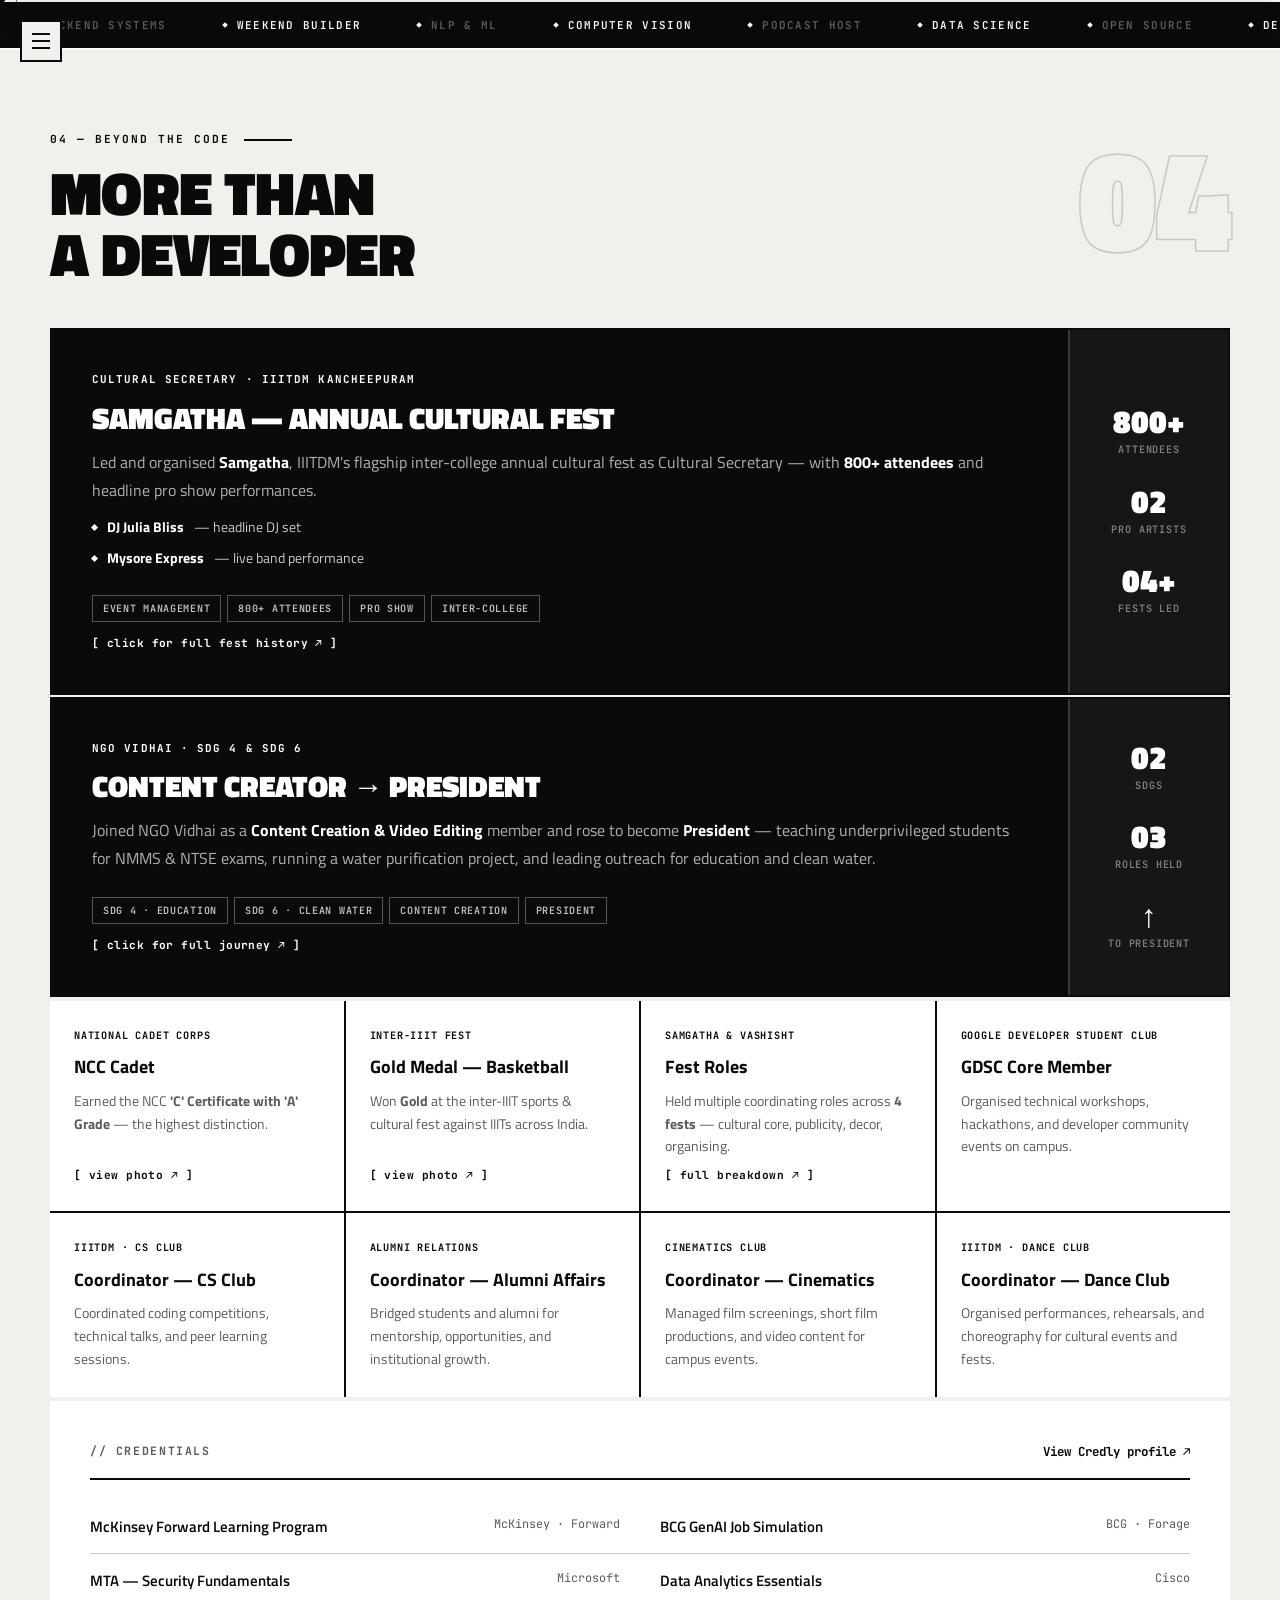
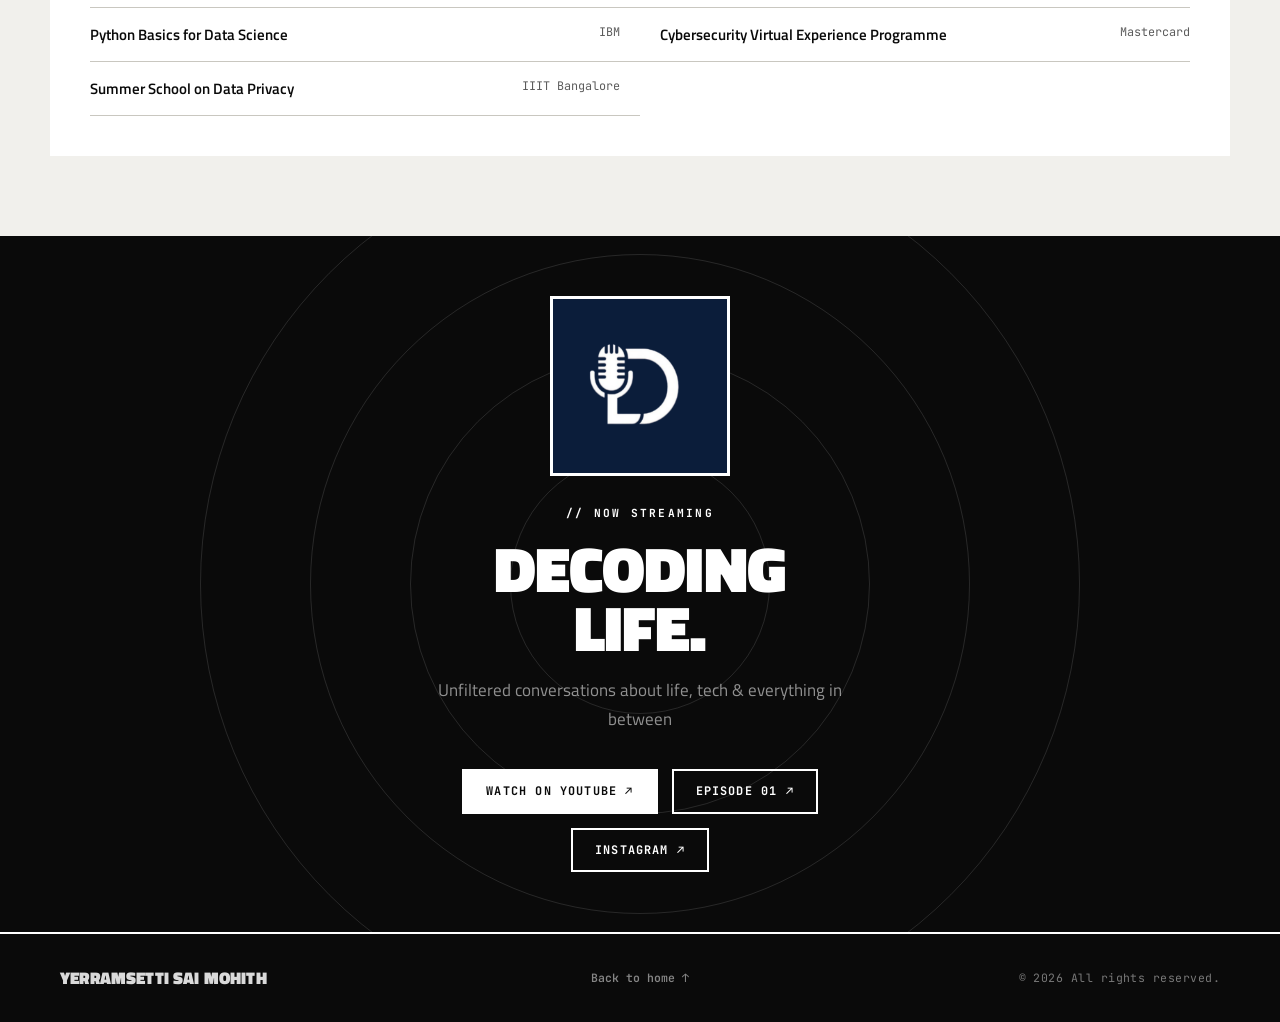
==== commit 99644bc7: "decoding life first episode commit" ====
--- a/beyond.html
+++ b/beyond.html
@@ -32,7 +32,7 @@
       <ul class="nav-links" role="list">
         <li><a href="journey.html">Journey</a></li>
         <li><a href="work.html">Work</a></li>
-        <li><a href="capabilities.html">Index</a></li>
+        <li><a href="capabilities.html">Skills</a></li>
         <li><a href="beyond.html" class="active">Beyond</a></li>
         <li><a href="contact.html">Contact</a></li>
       </ul>
@@ -200,10 +200,14 @@
     <div class="pod-ring"></div>
     <div class="pod-content reveal">
       <div class="pod-logo"><img src="podcast-logo.png" alt="Decoding Life podcast logo"/></div>
-      <div class="pod-label">// A new show</div>
+      <div class="pod-label">// Now streaming</div>
       <h2 class="pod-title">DECODING<br><span>LIFE.</span></h2>
       <p class="pod-tagline">Unfiltered conversations about life, tech &amp; everything in between</p>
-      <div class="pod-badge"><div class="pod-blink"></div>Coming Soon</div>
+      <div class="pod-links">
+        <a href="https://www.youtube.com/@officiallysms" target="_blank" rel="noopener noreferrer" class="pod-link pod-link-primary">Watch on YouTube ↗</a>
+        <a href="https://www.youtube.com/watch?v=MtJRO7FCRz8" target="_blank" rel="noopener noreferrer" class="pod-link">Episode 01 ↗</a>
+        <a href="https://www.instagram.com/decodinglife.in/" target="_blank" rel="noopener noreferrer" class="pod-link">Instagram ↗</a>
+      </div>
     </div>
   </section>
 
--- a/style.css
+++ b/style.css
@@ -53,7 +53,14 @@
       -webkit-font-smoothing: antialiased;
       -moz-osx-font-smoothing: grayscale;
       transition: background 0.3s ease, color 0.3s ease;
-    }
+      min-height: 100vh;
+      display: flex;
+      flex-direction: column;
+    }
+    /* Pages with a footer (everything but the landing page) push it to the
+       bottom of the viewport even when content is shorter than the screen. */
+    body:not(.landing) main { flex: 1 0 auto; }
+    body:not(.landing) footer { flex-shrink: 0; }
 
     /* Landing page (index.html) is a single fixed viewport — no scrolling.
        Every other page navigates away to its own separate .html file. */
@@ -223,7 +230,7 @@
     .btn-primary:hover { gap: 12px; color: var(--muted); border-color: var(--muted); }
 
     .hero-foot {
-      padding: 24px 0 32px;
+      padding: 24px 0 max(32px, env(safe-area-inset-bottom, 32px));
       display: flex; align-items: flex-end; justify-content: space-between; gap: 16px;
       flex-wrap: wrap;
     }
@@ -569,8 +576,11 @@
     .pod-title { font-family: var(--font-display); font-size: clamp(2.4rem,5vw,4.6rem); font-weight: 900; text-transform: uppercase; color: #FFFFFF; line-height: .92; margin-bottom: 18px; letter-spacing: -.01em; }
     .pod-title span { color: var(--bg-fixed); }
     .pod-tagline { font-size: 1.08rem; color: rgba(255,255,255,.55); line-height: 1.7; margin-bottom: 36px; }
-    .pod-badge { display: inline-flex; align-items: center; gap: 10px; border: var(--bw) solid var(--bg-fixed); padding: 10px 24px; font-size: .74rem; font-weight: 700; letter-spacing: .16em; text-transform: uppercase; color: #fff; font-family: var(--font-mono); }
-    .pod-blink { width: 8px; height: 8px; border-radius: 50%; background: var(--bg-fixed); animation: blink 1.4s ease-in-out infinite; }
+    .pod-links { display: flex; align-items: center; justify-content: center; gap: 14px; flex-wrap: wrap; }
+    .pod-link { display: inline-flex; align-items: center; gap: 8px; border: var(--bw) solid var(--bg-fixed); padding: 10px 22px; font-size: .74rem; font-weight: 700; letter-spacing: .1em; text-transform: uppercase; color: #fff; font-family: var(--font-mono); text-decoration: none; transition: background .2s, color .2s; }
+    .pod-link:hover { background: var(--bg-fixed); color: var(--ink-fixed); }
+    .pod-link-primary { background: var(--bg-fixed); color: var(--ink-fixed); }
+    .pod-link-primary:hover { background: transparent; color: #fff; }
 
     /* ── CONTACT ── */
     #contact { background: var(--bg); }
@@ -622,14 +632,14 @@
     footer {
       background: var(--ink-fixed); color: rgba(255,255,255,.45);
       padding: 30px 60px;
-      display: flex; justify-content: space-between; align-items: center;
+      display: grid; grid-template-columns: 1fr auto 1fr; align-items: center;
       border-top: var(--bw) solid var(--bg-fixed);
       gap: 16px;
     }
-    .footer-name { font-family: var(--font-display); font-size: 1.05rem; font-weight: 800; color: rgba(255,255,255,.85); letter-spacing: .01em; text-transform: uppercase; }
-    .footer-top { font-family: var(--font-mono); font-size: .72rem; font-weight: 600; color: rgba(255,255,255,.5); text-decoration: none; transition: color .2s; }
+    .footer-name { font-family: var(--font-display); font-size: 1.05rem; font-weight: 800; color: rgba(255,255,255,.85); letter-spacing: .01em; text-transform: uppercase; justify-self: start; }
+    .footer-top { font-family: var(--font-mono); font-size: .72rem; font-weight: 600; color: rgba(255,255,255,.5); text-decoration: none; transition: color .2s; justify-self: center; }
     .footer-top:hover { color: var(--bg-fixed); }
-    .footer-copy { font-size: .72rem; letter-spacing: .04em; font-family: var(--font-mono); }
+    .footer-copy { font-size: .72rem; letter-spacing: .04em; font-family: var(--font-mono); justify-self: end; }
 
     /* ── MODAL ── */
     .modal-overlay {
@@ -736,13 +746,25 @@
 
       .contact-grid { grid-template-columns: 1fr; gap: 44px; }
 
-      footer { flex-direction: column; text-align: center; padding: 32px 24px; gap: 10px; }
+      footer { grid-template-columns: 1fr; justify-items: center; text-align: center; padding: 32px 24px; gap: 10px; }
+      .footer-name, .footer-top, .footer-copy { justify-self: center; }
     }
 
     @media (max-width: 768px) {
       :root { --gap: 64px; }
 
-      nav { padding: 18px 20px; }
+      /* Stacking 5 nav links vertically ate up to a quarter of a phone
+         screen on the (always-visible) landing-page nav. Unwrap .nav-id so
+         name/email stay on one row and links wrap horizontally below. */
+      nav { padding: 18px 20px; flex-wrap: wrap; row-gap: 10px; }
+      .nav-id { display: contents; }
+      .nav-name { order: 1; }
+      .nav-email { order: 2; }
+      .nav-links { flex-direction: row; flex-wrap: wrap; gap: 6px 16px; flex: 1 1 100%; order: 3; }
+      /* .nav-id's own padding-left (set above, desktop-only) can't apply once
+         it's display:contents — it has no box. Clear the toggle button on nav
+         itself instead, only on the non-landing pages that have one. */
+      body:not(.landing) nav { padding-left: 70px; }
 
       #hero { padding: 100px 20px 0; }
       .hero-photo-frame { width: 160px; }
@@ -777,15 +799,15 @@
       :root { --gap: 52px; }
 
       nav { padding: 14px 16px; }
-      .nav-links { gap: 3px; }
+      .nav-links { gap: 6px 12px; }
       .nav-toggle { width: 38px; height: 38px; top: 14px; left: 14px; }
-      body:not(.landing) .nav-id { padding-left: 48px; }
+      body:not(.landing) nav { padding-left: 62px; }
 
       #hero { padding: 90px 16px 0; }
       .hero-center { gap: 24px; }
       .hero-photo-frame { width: 130px; }
       .hero-name { font-size: clamp(2.4rem, 12vw, 3.2rem); }
-      .hero-foot { flex-direction: column; align-items: flex-start; gap: 20px; padding: 20px 0 28px; }
+      .hero-foot { flex-direction: column; align-items: flex-start; gap: 20px; padding: 20px 0 max(28px, env(safe-area-inset-bottom, 28px)); }
       .btn-primary { font-size: .85rem; }
 
       section { padding: var(--gap) 16px; }
@@ -810,7 +832,8 @@
       .pod-content { padding: 36px 16px; }
       .pod-title { font-size: 2rem; }
       .pod-tagline { font-size: .88rem; }
-      .pod-badge { font-size: .66rem; padding: 9px 18px; }
+      .pod-links { gap: 10px; }
+      .pod-link { font-size: .66rem; padding: 9px 16px; }
       .pod-logo { width: 130px; height: 130px; }
 
       .contact-card { padding: 24px 16px; }
